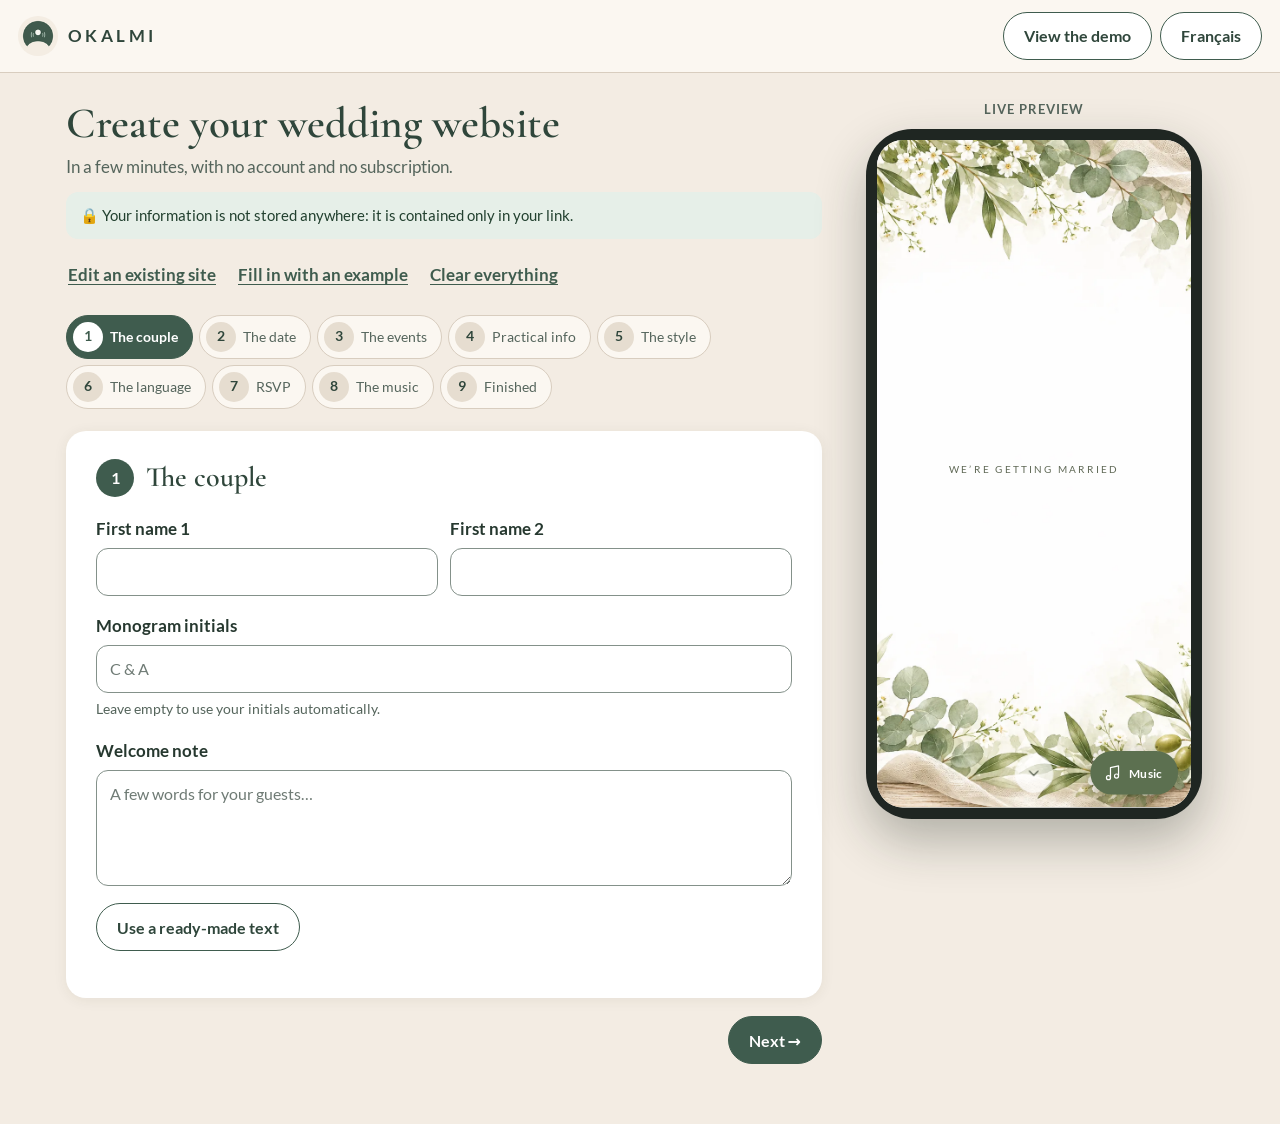
==== creer.html @ b972bbbc "Création : lien de liste vide dans l'exemple, rappel avant partage" ====
<!doctype html><!-- (c) OKALMI. Tous droits réservés. -->
<html lang="fr"><head><meta charset="utf-8"><meta name="viewport" content="width=device-width,initial-scale=1,viewport-fit=cover"><title>OKALMI – Créez votre site de mariage</title><meta name="description" content="Créez votre site de mariage en quelques minutes, sans compte ni abonnement."><meta name="robots" content="noindex,nofollow"><meta name="referrer" content="no-referrer"><meta http-equiv="Content-Security-Policy" content="default-src 'self'; img-src 'self' data: blob: https://res.cloudinary.com; style-src 'self' 'unsafe-inline'; script-src 'self'; connect-src 'self' https://api.cloudinary.com; media-src 'self'; frame-src 'self'; object-src 'none'; base-uri 'none'"><meta name="theme-color" content="#f3ece3"><link rel="icon" href="img/icon.png"><link rel="apple-touch-icon" href="img/icon.png"><link rel="stylesheet" href="c.css?v=a1019bcd"></head><body><div id="app"></div><noscript><p style="padding:2em;text-align:center">Cette page a besoin de JavaScript. / This page needs JavaScript.</p></noscript><script src="c.js?v=eae6affb"></script></body></html>
---- c.css ----
/*! Site de mariage OKALMI — (c) OKALMI. Tous droits réservés. Reproduction, modification et réutilisation interdites sans accord écrit. Voir LICENSE. */
@font-face{font-family:Allura;font-style:normal;font-weight:400;font-display:swap;src:url(fonts/allura-latin-ext-400-normal.woff2) format("woff2");unicode-range:U+0100-02BA,U+02BD-02C5,U+02C7-02CC,U+02CE-02D7,U+02DD-02FF,U+0304,U+0308,U+0329,U+1D00-1DBF,U+1E00-1E9F,U+1EF2-1EFF,U+2020,U+20A0-20AB,U+20AD-20C0,U+2113,U+2C60-2C7F,U+A720-A7FF}@font-face{font-family:Allura;font-style:normal;font-weight:400;font-display:swap;src:url(fonts/allura-latin-400-normal.woff2) format("woff2");unicode-range:U+0000-00FF,U+0131,U+0152-0153,U+02BB-02BC,U+02C6,U+02DA,U+02DC,U+0304,U+0308,U+0329,U+2000-206F,U+20AC,U+2122,U+2191,U+2193,U+2212,U+2215,U+FEFF,U+FFFD}@font-face{font-family:Cormorant Garamond;font-style:normal;font-weight:500;font-display:swap;src:url(fonts/cormorant-garamond-latin-ext-500-normal.woff2) format("woff2");unicode-range:U+0100-02BA,U+02BD-02C5,U+02C7-02CC,U+02CE-02D7,U+02DD-02FF,U+0304,U+0308,U+0329,U+1D00-1DBF,U+1E00-1E9F,U+1EF2-1EFF,U+2020,U+20A0-20AB,U+20AD-20C0,U+2113,U+2C60-2C7F,U+A720-A7FF}@font-face{font-family:Cormorant Garamond;font-style:normal;font-weight:500;font-display:swap;src:url(fonts/cormorant-garamond-latin-500-normal.woff2) format("woff2");unicode-range:U+0000-00FF,U+0131,U+0152-0153,U+02BB-02BC,U+02C6,U+02DA,U+02DC,U+0304,U+0308,U+0329,U+2000-206F,U+20AC,U+2122,U+2191,U+2193,U+2212,U+2215,U+FEFF,U+FFFD}@font-face{font-family:Cormorant Garamond;font-style:normal;font-weight:600;font-display:swap;src:url(fonts/cormorant-garamond-latin-ext-600-normal.woff2) format("woff2");unicode-range:U+0100-02BA,U+02BD-02C5,U+02C7-02CC,U+02CE-02D7,U+02DD-02FF,U+0304,U+0308,U+0329,U+1D00-1DBF,U+1E00-1E9F,U+1EF2-1EFF,U+2020,U+20A0-20AB,U+20AD-20C0,U+2113,U+2C60-2C7F,U+A720-A7FF}@font-face{font-family:Cormorant Garamond;font-style:normal;font-weight:600;font-display:swap;src:url(fonts/cormorant-garamond-latin-600-normal.woff2) format("woff2");unicode-range:U+0000-00FF,U+0131,U+0152-0153,U+02BB-02BC,U+02C6,U+02DA,U+02DC,U+0304,U+0308,U+0329,U+2000-206F,U+20AC,U+2122,U+2191,U+2193,U+2212,U+2215,U+FEFF,U+FFFD}@font-face{font-family:Lato;font-style:normal;font-weight:400;font-display:swap;src:url(fonts/lato-latin-ext-400-normal.woff2) format("woff2");unicode-range:U+0100-02BA,U+02BD-02C5,U+02C7-02CC,U+02CE-02D7,U+02DD-02FF,U+0304,U+0308,U+0329,U+1D00-1DBF,U+1E00-1E9F,U+1EF2-1EFF,U+2020,U+20A0-20AB,U+20AD-20C0,U+2113,U+2C60-2C7F,U+A720-A7FF}@font-face{font-family:Lato;font-style:normal;font-weight:400;font-display:swap;src:url(fonts/lato-latin-400-normal.woff2) format("woff2");unicode-range:U+0000-00FF,U+0131,U+0152-0153,U+02BB-02BC,U+02C6,U+02DA,U+02DC,U+0304,U+0308,U+0329,U+2000-206F,U+20AC,U+2122,U+2191,U+2193,U+2212,U+2215,U+FEFF,U+FFFD}@font-face{font-family:Lato;font-style:italic;font-weight:400;font-display:swap;src:url(fonts/lato-latin-ext-400-italic.woff2) format("woff2");unicode-range:U+0100-02BA,U+02BD-02C5,U+02C7-02CC,U+02CE-02D7,U+02DD-02FF,U+0304,U+0308,U+0329,U+1D00-1DBF,U+1E00-1E9F,U+1EF2-1EFF,U+2020,U+20A0-20AB,U+20AD-20C0,U+2113,U+2C60-2C7F,U+A720-A7FF}@font-face{font-family:Lato;font-style:italic;font-weight:400;font-display:swap;src:url(fonts/lato-latin-400-italic.woff2) format("woff2");unicode-range:U+0000-00FF,U+0131,U+0152-0153,U+02BB-02BC,U+02C6,U+02DA,U+02DC,U+0304,U+0308,U+0329,U+2000-206F,U+20AC,U+2122,U+2191,U+2193,U+2212,U+2215,U+FEFF,U+FFFD}@font-face{font-family:Lato;font-style:normal;font-weight:700;font-display:swap;src:url(fonts/lato-latin-ext-700-normal.woff2) format("woff2");unicode-range:U+0100-02BA,U+02BD-02C5,U+02C7-02CC,U+02CE-02D7,U+02DD-02FF,U+0304,U+0308,U+0329,U+1D00-1DBF,U+1E00-1E9F,U+1EF2-1EFF,U+2020,U+20A0-20AB,U+20AD-20C0,U+2113,U+2C60-2C7F,U+A720-A7FF}@font-face{font-family:Lato;font-style:normal;font-weight:700;font-display:swap;src:url(fonts/lato-latin-700-normal.woff2) format("woff2");unicode-range:U+0000-00FF,U+0131,U+0152-0153,U+02BB-02BC,U+02C6,U+02DA,U+02DC,U+0304,U+0308,U+0329,U+2000-206F,U+20AC,U+2122,U+2191,U+2193,U+2212,U+2215,U+FEFF,U+FFFD}@font-face{font-family:Playfair Display;font-style:normal;font-weight:400;font-display:swap;src:url(fonts/playfair-display-latin-ext-400-normal.woff2) format("woff2");unicode-range:U+0100-02BA,U+02BD-02C5,U+02C7-02CC,U+02CE-02D7,U+02DD-02FF,U+0304,U+0308,U+0329,U+1D00-1DBF,U+1E00-1E9F,U+1EF2-1EFF,U+2020,U+20A0-20AB,U+20AD-20C0,U+2113,U+2C60-2C7F,U+A720-A7FF}@font-face{font-family:Playfair Display;font-style:normal;font-weight:400;font-display:swap;src:url(fonts/playfair-display-latin-400-normal.woff2) format("woff2");unicode-range:U+0000-00FF,U+0131,U+0152-0153,U+02BB-02BC,U+02C6,U+02DA,U+02DC,U+0304,U+0308,U+0329,U+2000-206F,U+20AC,U+2122,U+2191,U+2193,U+2212,U+2215,U+FEFF,U+FFFD}@font-face{font-family:Playfair Display;font-style:italic;font-weight:400;font-display:swap;src:url(fonts/playfair-display-latin-ext-400-italic.woff2) format("woff2");unicode-range:U+0100-02BA,U+02BD-02C5,U+02C7-02CC,U+02CE-02D7,U+02DD-02FF,U+0304,U+0308,U+0329,U+1D00-1DBF,U+1E00-1E9F,U+1EF2-1EFF,U+2020,U+20A0-20AB,U+20AD-20C0,U+2113,U+2C60-2C7F,U+A720-A7FF}@font-face{font-family:Playfair Display;font-style:italic;font-weight:400;font-display:swap;src:url(fonts/playfair-display-latin-400-italic.woff2) format("woff2");unicode-range:U+0000-00FF,U+0131,U+0152-0153,U+02BB-02BC,U+02C6,U+02DA,U+02DC,U+0304,U+0308,U+0329,U+2000-206F,U+20AC,U+2122,U+2191,U+2193,U+2212,U+2215,U+FEFF,U+FFFD}@font-face{font-family:Playfair Display;font-style:normal;font-weight:500;font-display:swap;src:url(fonts/playfair-display-latin-ext-500-normal.woff2) format("woff2");unicode-range:U+0100-02BA,U+02BD-02C5,U+02C7-02CC,U+02CE-02D7,U+02DD-02FF,U+0304,U+0308,U+0329,U+1D00-1DBF,U+1E00-1E9F,U+1EF2-1EFF,U+2020,U+20A0-20AB,U+20AD-20C0,U+2113,U+2C60-2C7F,U+A720-A7FF}@font-face{font-family:Playfair Display;font-style:normal;font-weight:500;font-display:swap;src:url(fonts/playfair-display-latin-500-normal.woff2) format("woff2");unicode-range:U+0000-00FF,U+0131,U+0152-0153,U+02BB-02BC,U+02C6,U+02DA,U+02DC,U+0304,U+0308,U+0329,U+2000-206F,U+20AC,U+2122,U+2191,U+2193,U+2212,U+2215,U+FEFF,U+FFFD}@font-face{font-family:Playfair Display;font-style:italic;font-weight:500;font-display:swap;src:url(fonts/playfair-display-latin-ext-500-italic.woff2) format("woff2");unicode-range:U+0100-02BA,U+02BD-02C5,U+02C7-02CC,U+02CE-02D7,U+02DD-02FF,U+0304,U+0308,U+0329,U+1D00-1DBF,U+1E00-1E9F,U+1EF2-1EFF,U+2020,U+20A0-20AB,U+20AD-20C0,U+2113,U+2C60-2C7F,U+A720-A7FF}@font-face{font-family:Playfair Display;font-style:italic;font-weight:500;font-display:swap;src:url(fonts/playfair-display-latin-500-italic.woff2) format("woff2");unicode-range:U+0000-00FF,U+0131,U+0152-0153,U+02BB-02BC,U+02C6,U+02DA,U+02DC,U+0304,U+0308,U+0329,U+2000-206F,U+20AC,U+2122,U+2191,U+2193,U+2212,U+2215,U+FEFF,U+FFFD}@font-face{font-family:Playfair Display;font-style:normal;font-weight:600;font-display:swap;src:url(fonts/playfair-display-latin-ext-600-normal.woff2) format("woff2");unicode-range:U+0100-02BA,U+02BD-02C5,U+02C7-02CC,U+02CE-02D7,U+02DD-02FF,U+0304,U+0308,U+0329,U+1D00-1DBF,U+1E00-1E9F,U+1EF2-1EFF,U+2020,U+20A0-20AB,U+20AD-20C0,U+2113,U+2C60-2C7F,U+A720-A7FF}@font-face{font-family:Playfair Display;font-style:normal;font-weight:600;font-display:swap;src:url(fonts/playfair-display-latin-600-normal.woff2) format("woff2");unicode-range:U+0000-00FF,U+0131,U+0152-0153,U+02BB-02BC,U+02C6,U+02DA,U+02DC,U+0304,U+0308,U+0329,U+2000-206F,U+20AC,U+2122,U+2191,U+2193,U+2212,U+2215,U+FEFF,U+FFFD}@font-face{font-family:Jost;font-style:normal;font-weight:300;font-display:swap;src:url(fonts/jost-latin-ext-300-normal.woff2) format("woff2");unicode-range:U+0100-02BA,U+02BD-02C5,U+02C7-02CC,U+02CE-02D7,U+02DD-02FF,U+0304,U+0308,U+0329,U+1D00-1DBF,U+1E00-1E9F,U+1EF2-1EFF,U+2020,U+20A0-20AB,U+20AD-20C0,U+2113,U+2C60-2C7F,U+A720-A7FF}@font-face{font-family:Jost;font-style:normal;font-weight:300;font-display:swap;src:url(fonts/jost-latin-300-normal.woff2) format("woff2");unicode-range:U+0000-00FF,U+0131,U+0152-0153,U+02BB-02BC,U+02C6,U+02DA,U+02DC,U+0304,U+0308,U+0329,U+2000-206F,U+20AC,U+2122,U+2191,U+2193,U+2212,U+2215,U+FEFF,U+FFFD}@font-face{font-family:Jost;font-style:normal;font-weight:400;font-display:swap;src:url(fonts/jost-latin-ext-400-normal.woff2) format("woff2");unicode-range:U+0100-02BA,U+02BD-02C5,U+02C7-02CC,U+02CE-02D7,U+02DD-02FF,U+0304,U+0308,U+0329,U+1D00-1DBF,U+1E00-1E9F,U+1EF2-1EFF,U+2020,U+20A0-20AB,U+20AD-20C0,U+2113,U+2C60-2C7F,U+A720-A7FF}@font-face{font-family:Jost;font-style:normal;font-weight:400;font-display:swap;src:url(fonts/jost-latin-400-normal.woff2) format("woff2");unicode-range:U+0000-00FF,U+0131,U+0152-0153,U+02BB-02BC,U+02C6,U+02DA,U+02DC,U+0304,U+0308,U+0329,U+2000-206F,U+20AC,U+2122,U+2191,U+2193,U+2212,U+2215,U+FEFF,U+FFFD}@font-face{font-family:Jost;font-style:normal;font-weight:500;font-display:swap;src:url(fonts/jost-latin-ext-500-normal.woff2) format("woff2");unicode-range:U+0100-02BA,U+02BD-02C5,U+02C7-02CC,U+02CE-02D7,U+02DD-02FF,U+0304,U+0308,U+0329,U+1D00-1DBF,U+1E00-1E9F,U+1EF2-1EFF,U+2020,U+20A0-20AB,U+20AD-20C0,U+2113,U+2C60-2C7F,U+A720-A7FF}@font-face{font-family:Jost;font-style:normal;font-weight:500;font-display:swap;src:url(fonts/jost-latin-500-normal.woff2) format("woff2");unicode-range:U+0000-00FF,U+0131,U+0152-0153,U+02BB-02BC,U+02C6,U+02DA,U+02DC,U+0304,U+0308,U+0329,U+2000-206F,U+20AC,U+2122,U+2191,U+2193,U+2212,U+2215,U+FEFF,U+FFFD}@font-face{font-family:Jost;font-style:normal;font-weight:700;font-display:swap;src:url(fonts/jost-latin-ext-700-normal.woff2) format("woff2");unicode-range:U+0100-02BA,U+02BD-02C5,U+02C7-02CC,U+02CE-02D7,U+02DD-02FF,U+0304,U+0308,U+0329,U+1D00-1DBF,U+1E00-1E9F,U+1EF2-1EFF,U+2020,U+20A0-20AB,U+20AD-20C0,U+2113,U+2C60-2C7F,U+A720-A7FF}@font-face{font-family:Jost;font-style:normal;font-weight:700;font-display:swap;src:url(fonts/jost-latin-700-normal.woff2) format("woff2");unicode-range:U+0000-00FF,U+0131,U+0152-0153,U+02BB-02BC,U+02C6,U+02DA,U+02DC,U+0304,U+0308,U+0329,U+2000-206F,U+20AC,U+2122,U+2191,U+2193,U+2212,U+2215,U+FEFF,U+FFFD}@font-face{font-family:Pinyon Script;font-style:normal;font-weight:400;font-display:swap;src:url(fonts/pinyon-script-latin-ext-400-normal.woff2) format("woff2");unicode-range:U+0100-02BA,U+02BD-02C5,U+02C7-02CC,U+02CE-02D7,U+02DD-02FF,U+0304,U+0308,U+0329,U+1D00-1DBF,U+1E00-1E9F,U+1EF2-1EFF,U+2020,U+20A0-20AB,U+20AD-20C0,U+2113,U+2C60-2C7F,U+A720-A7FF}@font-face{font-family:Pinyon Script;font-style:normal;font-weight:400;font-display:swap;src:url(fonts/pinyon-script-latin-400-normal.woff2) format("woff2");unicode-range:U+0000-00FF,U+0131,U+0152-0153,U+02BB-02BC,U+02C6,U+02DA,U+02DC,U+0304,U+0308,U+0329,U+2000-206F,U+20AC,U+2122,U+2191,U+2193,U+2212,U+2215,U+FEFF,U+FFFD}@font-face{font-family:Cinzel;font-style:normal;font-weight:400;font-display:swap;src:url(fonts/cinzel-latin-ext-400-normal.woff2) format("woff2");unicode-range:U+0100-02BA,U+02BD-02C5,U+02C7-02CC,U+02CE-02D7,U+02DD-02FF,U+0304,U+0308,U+0329,U+1D00-1DBF,U+1E00-1E9F,U+1EF2-1EFF,U+2020,U+20A0-20AB,U+20AD-20C0,U+2113,U+2C60-2C7F,U+A720-A7FF}@font-face{font-family:Cinzel;font-style:normal;font-weight:400;font-display:swap;src:url(fonts/cinzel-latin-400-normal.woff2) format("woff2");unicode-range:U+0000-00FF,U+0131,U+0152-0153,U+02BB-02BC,U+02C6,U+02DA,U+02DC,U+0304,U+0308,U+0329,U+2000-206F,U+20AC,U+2122,U+2191,U+2193,U+2212,U+2215,U+FEFF,U+FFFD}@font-face{font-family:Cinzel;font-style:normal;font-weight:500;font-display:swap;src:url(fonts/cinzel-latin-ext-500-normal.woff2) format("woff2");unicode-range:U+0100-02BA,U+02BD-02C5,U+02C7-02CC,U+02CE-02D7,U+02DD-02FF,U+0304,U+0308,U+0329,U+1D00-1DBF,U+1E00-1E9F,U+1EF2-1EFF,U+2020,U+20A0-20AB,U+20AD-20C0,U+2113,U+2C60-2C7F,U+A720-A7FF}@font-face{font-family:Cinzel;font-style:normal;font-weight:500;font-display:swap;src:url(fonts/cinzel-latin-500-normal.woff2) format("woff2");unicode-range:U+0000-00FF,U+0131,U+0152-0153,U+02BB-02BC,U+02C6,U+02DA,U+02DC,U+0304,U+0308,U+0329,U+2000-206F,U+20AC,U+2122,U+2191,U+2193,U+2212,U+2215,U+FEFF,U+FFFD}@font-face{font-family:Cinzel;font-style:normal;font-weight:600;font-display:swap;src:url(fonts/cinzel-latin-ext-600-normal.woff2) format("woff2");unicode-range:U+0100-02BA,U+02BD-02C5,U+02C7-02CC,U+02CE-02D7,U+02DD-02FF,U+0304,U+0308,U+0329,U+1D00-1DBF,U+1E00-1E9F,U+1EF2-1EFF,U+2020,U+20A0-20AB,U+20AD-20C0,U+2113,U+2C60-2C7F,U+A720-A7FF}@font-face{font-family:Cinzel;font-style:normal;font-weight:600;font-display:swap;src:url(fonts/cinzel-latin-600-normal.woff2) format("woff2");unicode-range:U+0000-00FF,U+0131,U+0152-0153,U+02BB-02BC,U+02C6,U+02DA,U+02DC,U+0304,U+0308,U+0329,U+2000-206F,U+20AC,U+2122,U+2191,U+2193,U+2212,U+2215,U+FEFF,U+FFFD}@font-face{font-family:EB Garamond;font-style:normal;font-weight:400;font-display:swap;src:url(fonts/eb-garamond-latin-ext-400-normal.woff2) format("woff2");unicode-range:U+0100-02BA,U+02BD-02C5,U+02C7-02CC,U+02CE-02D7,U+02DD-02FF,U+0304,U+0308,U+0329,U+1D00-1DBF,U+1E00-1E9F,U+1EF2-1EFF,U+2020,U+20A0-20AB,U+20AD-20C0,U+2113,U+2C60-2C7F,U+A720-A7FF}@font-face{font-family:EB Garamond;font-style:normal;font-weight:400;font-display:swap;src:url(fonts/eb-garamond-latin-400-normal.woff2) format("woff2");unicode-range:U+0000-00FF,U+0131,U+0152-0153,U+02BB-02BC,U+02C6,U+02DA,U+02DC,U+0304,U+0308,U+0329,U+2000-206F,U+20AC,U+2122,U+2191,U+2193,U+2212,U+2215,U+FEFF,U+FFFD}@font-face{font-family:EB Garamond;font-style:italic;font-weight:400;font-display:swap;src:url(fonts/eb-garamond-latin-ext-400-italic.woff2) format("woff2");unicode-range:U+0100-02BA,U+02BD-02C5,U+02C7-02CC,U+02CE-02D7,U+02DD-02FF,U+0304,U+0308,U+0329,U+1D00-1DBF,U+1E00-1E9F,U+1EF2-1EFF,U+2020,U+20A0-20AB,U+20AD-20C0,U+2113,U+2C60-2C7F,U+A720-A7FF}@font-face{font-family:EB Garamond;font-style:italic;font-weight:400;font-display:swap;src:url(fonts/eb-garamond-latin-400-italic.woff2) format("woff2");unicode-range:U+0000-00FF,U+0131,U+0152-0153,U+02BB-02BC,U+02C6,U+02DA,U+02DC,U+0304,U+0308,U+0329,U+2000-206F,U+20AC,U+2122,U+2191,U+2193,U+2212,U+2215,U+FEFF,U+FFFD}@font-face{font-family:EB Garamond;font-style:normal;font-weight:700;font-display:swap;src:url(fonts/eb-garamond-latin-ext-700-normal.woff2) format("woff2");unicode-range:U+0100-02BA,U+02BD-02C5,U+02C7-02CC,U+02CE-02D7,U+02DD-02FF,U+0304,U+0308,U+0329,U+1D00-1DBF,U+1E00-1E9F,U+1EF2-1EFF,U+2020,U+20A0-20AB,U+20AD-20C0,U+2113,U+2C60-2C7F,U+A720-A7FF}@font-face{font-family:EB Garamond;font-style:normal;font-weight:700;font-display:swap;src:url(fonts/eb-garamond-latin-700-normal.woff2) format("woff2");unicode-range:U+0000-00FF,U+0131,U+0152-0153,U+02BB-02BC,U+02C6,U+02DA,U+02DC,U+0304,U+0308,U+0329,U+2000-206F,U+20AC,U+2122,U+2191,U+2193,U+2212,U+2215,U+FEFF,U+FFFD}@font-face{font-family:Yeseva One;font-style:normal;font-weight:400;font-display:swap;src:url(fonts/yeseva-one-latin-ext-400-normal.woff2) format("woff2");unicode-range:U+0100-02BA,U+02BD-02C5,U+02C7-02CC,U+02CE-02D7,U+02DD-02FF,U+0304,U+0308,U+0329,U+1D00-1DBF,U+1E00-1E9F,U+1EF2-1EFF,U+2020,U+20A0-20AB,U+20AD-20C0,U+2113,U+2C60-2C7F,U+A720-A7FF}@font-face{font-family:Yeseva One;font-style:normal;font-weight:400;font-display:swap;src:url(fonts/yeseva-one-latin-400-normal.woff2) format("woff2");unicode-range:U+0000-00FF,U+0131,U+0152-0153,U+02BB-02BC,U+02C6,U+02DA,U+02DC,U+0304,U+0308,U+0329,U+2000-206F,U+20AC,U+2122,U+2191,U+2193,U+2212,U+2215,U+FEFF,U+FFFD}@font-face{font-family:Marcellus;font-style:normal;font-weight:400;font-display:swap;src:url(fonts/marcellus-latin-ext-400-normal.woff2) format("woff2");unicode-range:U+0100-02BA,U+02BD-02C5,U+02C7-02CC,U+02CE-02D7,U+02DD-02FF,U+0304,U+0308,U+0329,U+1D00-1DBF,U+1E00-1E9F,U+1EF2-1EFF,U+2020,U+20A0-20AB,U+20AD-20C0,U+2113,U+2C60-2C7F,U+A720-A7FF}@font-face{font-family:Marcellus;font-style:normal;font-weight:400;font-display:swap;src:url(fonts/marcellus-latin-400-normal.woff2) format("woff2");unicode-range:U+0000-00FF,U+0131,U+0152-0153,U+02BB-02BC,U+02C6,U+02DA,U+02DC,U+0304,U+0308,U+0329,U+2000-206F,U+20AC,U+2122,U+2191,U+2193,U+2212,U+2215,U+FEFF,U+FFFD}*,*:before,*:after{box-sizing:border-box}html{-webkit-text-size-adjust:100%}body{margin:0;background:#f3ece3;color:#26382f;font:400 17px/1.6 Lato,system-ui,-apple-system,Segoe UI,sans-serif;-webkit-font-smoothing:antialiased;--g:#3f5c4e;--gd:#2f463b;--line:#d8cdbf;--mute:#55655c}img{max-width:100%;display:block}button,input,select,textarea{font:inherit;color:inherit}:focus-visible{outline:3px solid #1f6f4d;outline-offset:2px;border-radius:6px}.vh{position:absolute;width:1px;height:1px;opacity:0;overflow:hidden}.top{display:flex;align-items:center;justify-content:space-between;gap:12px;padding:12px 18px;background:#fbf7f1;border-bottom:1px solid var(--line)}.brand{display:flex;align-items:center;gap:10px;color:var(--gd);text-decoration:none;font-weight:700;letter-spacing:.2em}.brand img{border-radius:50%}.top-act{display:flex;gap:8px;flex-wrap:wrap;justify-content:flex-end}.wrap{display:grid;grid-template-columns:minmax(0,1fr);gap:32px;max-width:1180px;margin:0 auto;padding:26px 16px 110px}h1{margin:0 0 4px;font:600 clamp(2rem,6vw,2.7rem)/1.15 "Cormorant Garamond",serif;color:var(--gd)}.sub{margin:0 0 12px;font-size:1.08rem;color:var(--mute)}.priv{margin:0 0 14px;padding:11px 14px;border-radius:12px;background:#e6efe8;color:#22402f;font-size:.95rem}.tools{display:flex;flex-wrap:wrap;gap:4px 18px;margin-bottom:14px}.lk{min-height:44px;padding:8px 2px;border:0;background:none;color:var(--g);font-weight:700;text-decoration:underline;text-underline-offset:3px;cursor:pointer}.loadbox{margin-bottom:16px;padding:16px;border:1px solid var(--line);border-radius:16px;background:#fff}.notice{margin:0 0 14px;padding:11px 14px;border-radius:12px;background:#fff6d9;color:#5a4300;font-weight:700}.notice.bad{background:#fbe6e6;color:#8f1717}.nav{display:flex;gap:6px;margin:0 -16px 14px;padding:4px 16px 8px;overflow-x:auto;scrollbar-width:thin}.st{flex:none;display:flex;align-items:center;gap:7px;min-height:44px;padding:6px 14px 6px 6px;border:1px solid var(--line);border-radius:999px;background:#fbf7f1;color:var(--mute);font-size:.9rem;cursor:pointer;white-space:nowrap}.st b{display:grid;place-items:center;width:30px;height:30px;border-radius:50%;background:#e6ddd0;color:var(--gd);font-size:.85rem}.st.on{background:var(--g);border-color:var(--g);color:#fff;font-weight:700}.st.on b{background:#fff;color:var(--g)}.card{padding:22px 18px 26px;border-radius:20px;background:#fff;box-shadow:0 2px 14px #3c321e12}.card h2{display:flex;align-items:center;gap:12px;margin:0 0 18px;font:600 1.75rem/1.2 Cormorant Garamond,serif;color:var(--gd)}.card h2 span{display:grid;place-items:center;flex:none;width:38px;height:38px;border-radius:50%;background:var(--g);color:#fff;font:700 1rem Lato,sans-serif}.card h3{margin:0 0 8px;font:600 1.5rem Cormorant Garamond,serif;color:var(--gd)}.f{display:block;min-width:0;margin:0 0 16px;padding:0;border:0}.f-l{display:block;margin:0 0 6px;padding:0;font-weight:700}.f small,.box>small{display:block;margin-top:5px;font-size:.88rem;color:var(--mute)}input[type=text],input[type=date],input[type=time],input[type=tel],input[type=email],input[type=url],select,textarea{display:block;width:100%;min-height:48px;padding:11px 13px;border:1px solid #84918a;border-radius:12px;background:#fff;font-size:16px;line-height:1.45}textarea{resize:vertical}input::placeholder,textarea::placeholder{color:#6f7b75;opacity:1}.g2{display:grid;grid-template-columns:1fr 1fr;gap:0 12px}.note{margin:0 0 16px;padding:10px 14px;border-inline-start:3px solid #b9c9bd;background:#f6f3ee;border-radius:0 10px 10px 0;font-size:.94rem;color:#3d4d44}.f2{margin:-8px 0 16px;padding:8px 10px 10px;border-radius:0 0 12px 12px;background:#eef3f8}.f2 .f-l{font-size:.86rem;font-weight:400;color:#33475b}.binote p{margin:0 0 10px}.row>div>.f2{margin-top:-8px}.row input[data-cm2]{flex:1;min-width:0}.note.warn{border-color:#d9a514;background:#fff6d9;color:#5a4300}.empty{padding:22px;border:1px dashed var(--line);border-radius:14px;text-align:center;color:var(--mute)}.chips{display:flex;flex-wrap:wrap;gap:8px;margin-bottom:20px}.chip{min-height:44px;padding:8px 14px;border:1px solid var(--g);border-radius:999px;background:#fff;color:var(--gd);font-size:.92rem;font-weight:700;cursor:pointer}.chip:hover{background:#e6efe8}.box{position:relative;min-width:0;margin:0 0 18px;padding:16px 14px 6px;border:1px solid var(--line);border-radius:16px;background:#fdfbf8}.box legend{padding:0 8px;font:600 1.25rem Cormorant Garamond,serif;color:var(--gd)}.box-act{display:flex;justify-content:flex-end;gap:6px;margin:-6px 0 6px}.box>.b{margin-bottom:12px}.ib{width:44px;height:44px;flex:none;border:1px solid var(--line);border-radius:12px;background:#fff;cursor:pointer;font-size:1.05rem}.ib:disabled{opacity:.35;cursor:default}.ib-x{color:#8f1717}.row{display:flex;gap:8px;align-items:flex-start;margin-bottom:10px;padding-bottom:4px;border-bottom:1px dashed var(--line)}.row>div,.row>input{flex:1;min-width:0}.row>.ib{margin-top:30px}.row>input+.ib{margin-top:2px}.b{display:inline-flex;align-items:center;justify-content:center;gap:8px;min-height:48px;padding:10px 20px;border:1px solid var(--g);border-radius:999px;font-weight:700;font-size:1rem;line-height:1.2;text-decoration:none;cursor:pointer;text-align:center}.b-p{background:var(--g);color:#fff}.b-p:hover{background:var(--gd)}.b-s{background:#fff;color:var(--gd)}.b-s:hover{background:#e6efe8}.b-wa{background:#0e7a45;border-color:#0e7a45;color:#fff}.pn{display:flex;align-items:center;justify-content:space-between;gap:10px;margin-top:18px}.savedtag{font-size:.82rem;color:var(--mute);text-align:center}.styles{display:grid;grid-template-columns:repeat(auto-fill,minmax(104px,1fr));gap:10px;margin-bottom:20px}.sty,.il{position:relative;padding:0;border:3px solid transparent;border-radius:14px;background:#fff;overflow:hidden;cursor:pointer;box-shadow:0 0 0 1px var(--line)}.sty img,.il img{width:100%;height:auto;aspect-ratio:2/3;object-fit:cover}.sty span,.il span{display:block;padding:7px 4px;font-size:.88rem;font-weight:700;line-height:1.2}.sty.on,.il.on{border-color:var(--g);box-shadow:0 4px 14px #283c3240}.sty.on:after,.il.on:after{content:"\2713";position:absolute;top:6px;inset-inline-end:6px;display:grid;place-items:center;width:28px;height:28px;border-radius:50%;background:var(--g);color:#fff;font-weight:700}.illus{display:grid;grid-template-columns:repeat(auto-fill,minmax(88px,1fr));gap:10px}.il span{font-size:.78rem;font-weight:400}.colr{display:flex;align-items:center;gap:12px;flex-wrap:wrap}input[type=color]{width:64px;height:48px;padding:3px;border:1px solid #84918a;border-radius:12px;background:#fff;cursor:pointer}.photo{display:flex;gap:14px;align-items:center;margin-bottom:10px}.photo img{width:84px;height:112px;object-fit:cover;border-radius:12px}.msg{margin:8px 0 0;font-size:.92rem;font-weight:700;color:var(--g);min-height:1.2em}.rds,.cks{display:grid;gap:8px}.cks-2{grid-template-columns:1fr 1fr;margin-bottom:16px}.rd,.ck{position:relative;display:block;cursor:pointer}.rd input,.ck input{position:absolute;top:15px;inset-inline-start:14px;width:20px;height:20px;margin:0;accent-color:var(--g)}.rd>span,.ck>span{display:flex;align-items:center;justify-content:space-between;flex-wrap:wrap;gap:8px;min-height:50px;padding:8px 12px;padding-inline-start:46px;border:1px solid var(--line);border-radius:12px;background:#fff}.rd input:checked+span,.ck input:checked+span{border-color:var(--g);background:#eef4ef;font-weight:700}.ck{margin-bottom:12px}.cks .ck{margin:0}.play{position:relative;z-index:1;min-height:40px;padding:6px 14px;font-size:.9rem}.todo ul{list-style:none;margin:0;padding:0;display:grid;gap:10px}.todo li{display:flex;align-items:center;justify-content:space-between;gap:10px;padding:10px 14px;border-radius:12px;background:#fff6d9;color:#5a4300;font-weight:700}.url{font:400 .85rem/1.45 ui-monospace,Consolas,monospace;word-break:break-all;background:#f6f3ee;margin-top:8px}.acts{display:flex;flex-wrap:wrap;gap:8px;margin:12px 0}.len{margin:0 0 10px;font-size:.86rem;color:var(--mute)}.qr{margin:12px 0;padding:10px;width:max-content;max-width:100%;border:1px solid var(--line);border-radius:14px;background:#fff}.qr img{width:220px;height:220px;image-rendering:pixelated}.warnbox{background:#fff6d9;border-color:#ecd28a;padding-bottom:12px}.warnbox p{margin:0 0 6px}.done .box{padding-top:14px}.pv{display:none}.pv-t{margin:0 0 10px;text-align:center;font-weight:700;color:var(--mute);letter-spacing:.08em;text-transform:uppercase;font-size:.8rem}.phone{position:relative;width:336px;height:690px;margin:0 auto;padding:11px;border-radius:46px;background:#1f2622;box-shadow:0 22px 50px #1e281e4d}.phone iframe{width:390px;height:829px;border:0;border-radius:32px;background:#fff;transform:scale(.8051);transform-origin:0 0}.pv-x{display:none}.pv-btn{position:fixed;z-index:30;bottom:calc(14px + env(safe-area-inset-bottom));inset-inline-end:14px;box-shadow:0 8px 24px #1e281e59}.pv-open{overflow:hidden}.pv-open .pv{display:flex;flex-direction:column;position:fixed;inset:0;z-index:40;background:#f3ece3}.pv-open .pv-t{display:none}.pv-open .phone{flex:1;width:100%;height:auto;padding:0;border-radius:0;box-shadow:none;background:#fff}.pv-open .phone iframe{width:100%;height:100%;border-radius:0;transform:none}.pv-open .pv-x{display:flex;margin:10px auto calc(10px + env(safe-area-inset-bottom))}@media(max-width:520px){.g2{grid-template-columns:1fr}.top{padding:10px 12px}.brand span{display:none}.top-act{flex-wrap:nowrap}.top-act .b{padding:8px 12px;font-size:.84rem;min-height:44px}}@media(min-width:1040px){.wrap{grid-template-columns:minmax(0,1fr) 360px;padding-bottom:60px}.card{padding:28px 30px 30px}.pv{display:block;position:sticky;top:18px;align-self:start}.pv-btn{display:none}.nav{flex-wrap:wrap;overflow:visible;margin:0 0 14px;padding:4px 0 8px}}@media(prefers-reduced-motion:reduce){*{scroll-behavior:auto!important}}
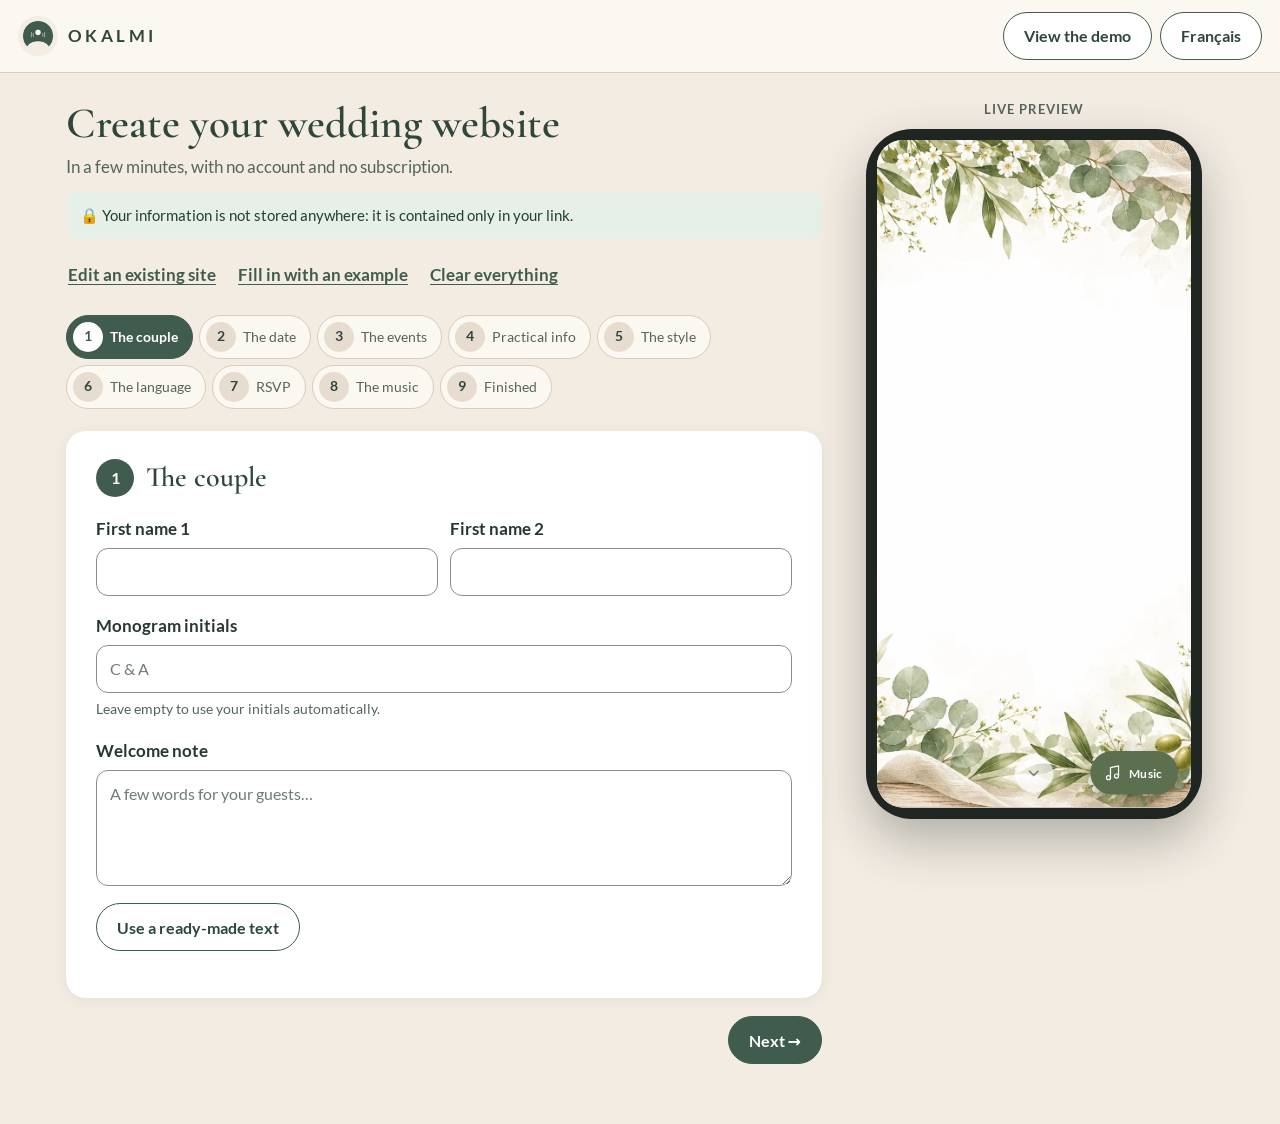
==== commit 8c5d4e08: "Reponses par Messenger et Instagram, QR code plus lisible" ====
--- a/creer.html
+++ b/creer.html
@@ -1,2 +1,2 @@
 <!doctype html><!-- (c) OKALMI. Tous droits réservés. -->
-<html lang="fr"><head><meta charset="utf-8"><meta name="viewport" content="width=device-width,initial-scale=1,viewport-fit=cover"><title>OKALMI – Créez votre site de mariage</title><meta name="description" content="Créez votre site de mariage en quelques minutes, sans compte ni abonnement."><meta name="robots" content="noindex,nofollow"><meta name="referrer" content="no-referrer"><meta http-equiv="Content-Security-Policy" content="default-src 'self'; img-src 'self' data: blob: https://res.cloudinary.com; style-src 'self' 'unsafe-inline'; script-src 'self'; connect-src 'self' https://api.cloudinary.com; media-src 'self'; frame-src 'self'; object-src 'none'; base-uri 'none'"><meta name="theme-color" content="#f3ece3"><link rel="icon" href="img/icon.png"><link rel="apple-touch-icon" href="img/icon.png"><link rel="stylesheet" href="c.css?v=a1019bcd"></head><body><div id="app"></div><noscript><p style="padding:2em;text-align:center">Cette page a besoin de JavaScript. / This page needs JavaScript.</p></noscript><script src="c.js?v=eae6affb"></script></body></html>+<html lang="fr"><head><meta charset="utf-8"><meta name="viewport" content="width=device-width,initial-scale=1,viewport-fit=cover"><title>OKALMI – Créez votre site de mariage</title><meta name="description" content="Créez votre site de mariage en quelques minutes, sans compte ni abonnement."><meta name="robots" content="noindex,nofollow"><meta name="referrer" content="no-referrer"><meta http-equiv="Content-Security-Policy" content="default-src 'self'; img-src 'self' data: blob: https://res.cloudinary.com; style-src 'self' 'unsafe-inline'; script-src 'self'; connect-src 'self' https://api.cloudinary.com; media-src 'self'; frame-src 'self'; object-src 'none'; base-uri 'none'"><meta name="theme-color" content="#f3ece3"><link rel="icon" href="img/icon.png"><link rel="apple-touch-icon" href="img/icon.png"><link rel="stylesheet" href="c.css?v=a1019bcd"></head><body><div id="app"></div><noscript><p style="padding:2em;text-align:center">Cette page a besoin de JavaScript. / This page needs JavaScript.</p></noscript><script src="c.js?v=ccabe96e"></script></body></html>
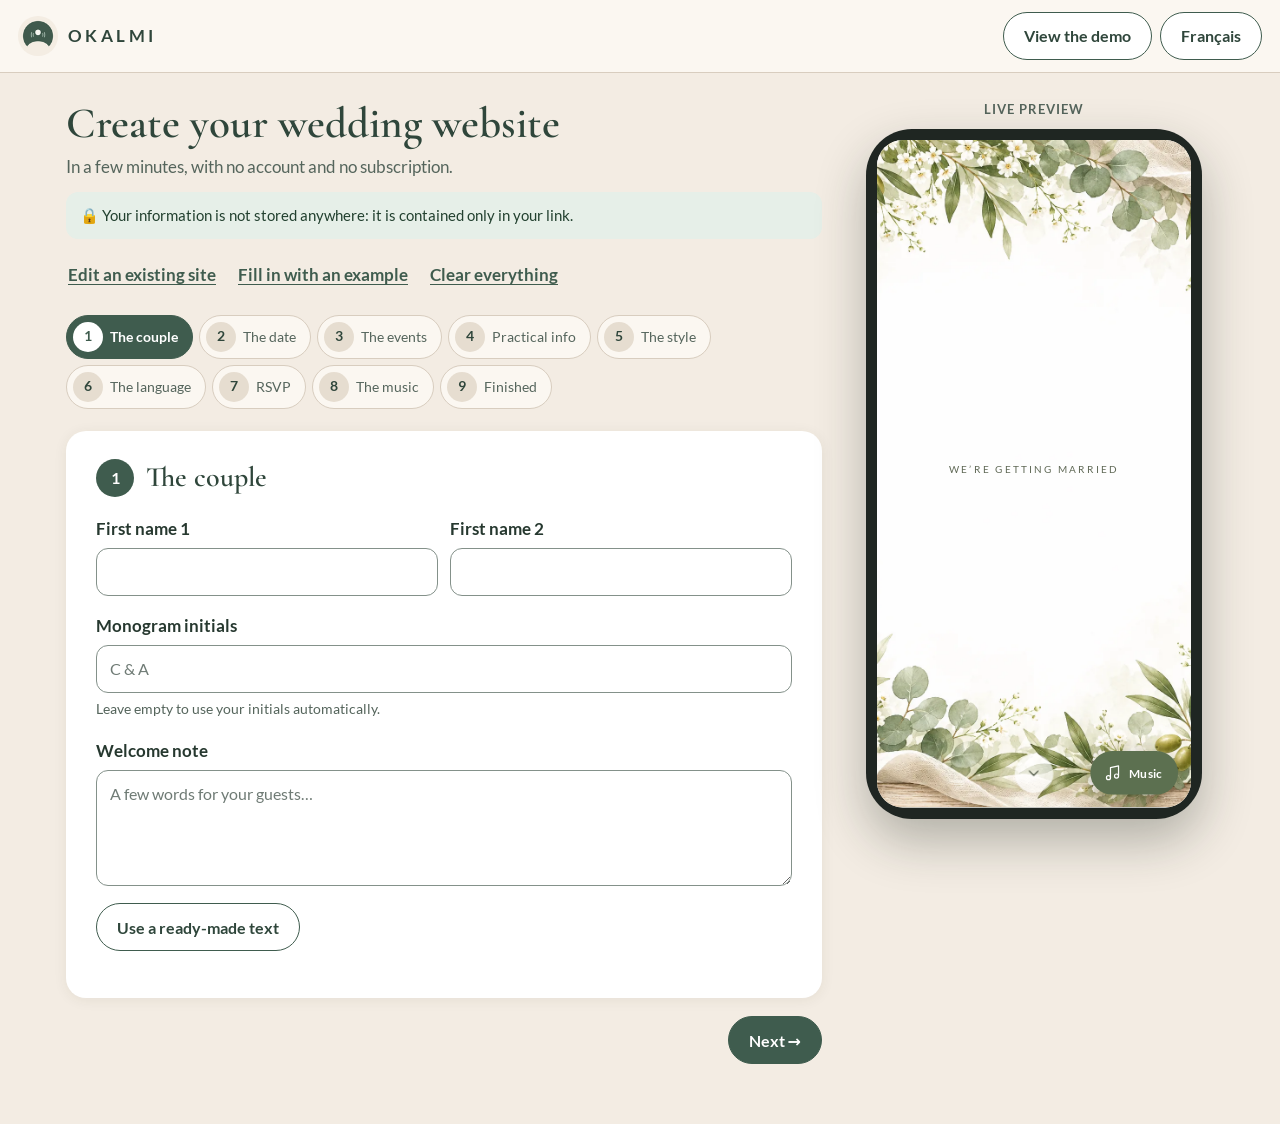
==== commit 444dbd2a: "Photos : 3 envois maximum, meilleure nettete" ====
--- a/creer.html
+++ b/creer.html
@@ -1,2 +1,2 @@
 <!doctype html><!-- (c) OKALMI. Tous droits réservés. -->
-<html lang="fr"><head><meta charset="utf-8"><meta name="viewport" content="width=device-width,initial-scale=1,viewport-fit=cover"><title>OKALMI – Créez votre site de mariage</title><meta name="description" content="Créez votre site de mariage en quelques minutes, sans compte ni abonnement."><meta name="robots" content="noindex,nofollow"><meta name="referrer" content="no-referrer"><meta http-equiv="Content-Security-Policy" content="default-src 'self'; img-src 'self' data: blob: https://res.cloudinary.com; style-src 'self' 'unsafe-inline'; script-src 'self'; connect-src 'self' https://api.cloudinary.com; media-src 'self'; frame-src 'self'; object-src 'none'; base-uri 'none'"><meta name="theme-color" content="#f3ece3"><link rel="icon" href="img/icon.png"><link rel="apple-touch-icon" href="img/icon.png"><link rel="stylesheet" href="c.css?v=a1019bcd"></head><body><div id="app"></div><noscript><p style="padding:2em;text-align:center">Cette page a besoin de JavaScript. / This page needs JavaScript.</p></noscript><script src="c.js?v=ccabe96e"></script></body></html>+<html lang="fr"><head><meta charset="utf-8"><meta name="viewport" content="width=device-width,initial-scale=1,viewport-fit=cover"><title>OKALMI – Créez votre site de mariage</title><meta name="description" content="Créez votre site de mariage en quelques minutes, sans compte ni abonnement."><meta name="robots" content="noindex,nofollow"><meta name="referrer" content="no-referrer"><meta http-equiv="Content-Security-Policy" content="default-src 'self'; img-src 'self' data: blob: https://res.cloudinary.com; style-src 'self' 'unsafe-inline'; script-src 'self'; connect-src 'self' https://api.cloudinary.com; media-src 'self'; frame-src 'self'; object-src 'none'; base-uri 'none'"><meta name="theme-color" content="#f3ece3"><link rel="icon" href="img/icon.png"><link rel="apple-touch-icon" href="img/icon.png"><link rel="stylesheet" href="c.css?v=78529564"></head><body><div id="app"></div><noscript><p style="padding:2em;text-align:center">Cette page a besoin de JavaScript. / This page needs JavaScript.</p></noscript><script src="c.js?v=01adb33a"></script></body></html>
--- a/c.css
+++ b/c.css
@@ -1,2 +1,2 @@
 /*! Site de mariage OKALMI — (c) OKALMI. Tous droits réservés. Reproduction, modification et réutilisation interdites sans accord écrit. Voir LICENSE. */
-@font-face{font-family:Allura;font-style:normal;font-weight:400;font-display:swap;src:url(fonts/allura-latin-ext-400-normal.woff2) format("woff2");unicode-range:U+0100-02BA,U+02BD-02C5,U+02C7-02CC,U+02CE-02D7,U+02DD-02FF,U+0304,U+0308,U+0329,U+1D00-1DBF,U+1E00-1E9F,U+1EF2-1EFF,U+2020,U+20A0-20AB,U+20AD-20C0,U+2113,U+2C60-2C7F,U+A720-A7FF}@font-face{font-family:Allura;font-style:normal;font-weight:400;font-display:swap;src:url(fonts/allura-latin-400-normal.woff2) format("woff2");unicode-range:U+0000-00FF,U+0131,U+0152-0153,U+02BB-02BC,U+02C6,U+02DA,U+02DC,U+0304,U+0308,U+0329,U+2000-206F,U+20AC,U+2122,U+2191,U+2193,U+2212,U+2215,U+FEFF,U+FFFD}@font-face{font-family:Cormorant Garamond;font-style:normal;font-weight:500;font-display:swap;src:url(fonts/cormorant-garamond-latin-ext-500-normal.woff2) format("woff2");unicode-range:U+0100-02BA,U+02BD-02C5,U+02C7-02CC,U+02CE-02D7,U+02DD-02FF,U+0304,U+0308,U+0329,U+1D00-1DBF,U+1E00-1E9F,U+1EF2-1EFF,U+2020,U+20A0-20AB,U+20AD-20C0,U+2113,U+2C60-2C7F,U+A720-A7FF}@font-face{font-family:Cormorant Garamond;font-style:normal;font-weight:500;font-display:swap;src:url(fonts/cormorant-garamond-latin-500-normal.woff2) format("woff2");unicode-range:U+0000-00FF,U+0131,U+0152-0153,U+02BB-02BC,U+02C6,U+02DA,U+02DC,U+0304,U+0308,U+0329,U+2000-206F,U+20AC,U+2122,U+2191,U+2193,U+2212,U+2215,U+FEFF,U+FFFD}@font-face{font-family:Cormorant Garamond;font-style:normal;font-weight:600;font-display:swap;src:url(fonts/cormorant-garamond-latin-ext-600-normal.woff2) format("woff2");unicode-range:U+0100-02BA,U+02BD-02C5,U+02C7-02CC,U+02CE-02D7,U+02DD-02FF,U+0304,U+0308,U+0329,U+1D00-1DBF,U+1E00-1E9F,U+1EF2-1EFF,U+2020,U+20A0-20AB,U+20AD-20C0,U+2113,U+2C60-2C7F,U+A720-A7FF}@font-face{font-family:Cormorant Garamond;font-style:normal;font-weight:600;font-display:swap;src:url(fonts/cormorant-garamond-latin-600-normal.woff2) format("woff2");unicode-range:U+0000-00FF,U+0131,U+0152-0153,U+02BB-02BC,U+02C6,U+02DA,U+02DC,U+0304,U+0308,U+0329,U+2000-206F,U+20AC,U+2122,U+2191,U+2193,U+2212,U+2215,U+FEFF,U+FFFD}@font-face{font-family:Lato;font-style:normal;font-weight:400;font-display:swap;src:url(fonts/lato-latin-ext-400-normal.woff2) format("woff2");unicode-range:U+0100-02BA,U+02BD-02C5,U+02C7-02CC,U+02CE-02D7,U+02DD-02FF,U+0304,U+0308,U+0329,U+1D00-1DBF,U+1E00-1E9F,U+1EF2-1EFF,U+2020,U+20A0-20AB,U+20AD-20C0,U+2113,U+2C60-2C7F,U+A720-A7FF}@font-face{font-family:Lato;font-style:normal;font-weight:400;font-display:swap;src:url(fonts/lato-latin-400-normal.woff2) format("woff2");unicode-range:U+0000-00FF,U+0131,U+0152-0153,U+02BB-02BC,U+02C6,U+02DA,U+02DC,U+0304,U+0308,U+0329,U+2000-206F,U+20AC,U+2122,U+2191,U+2193,U+2212,U+2215,U+FEFF,U+FFFD}@font-face{font-family:Lato;font-style:italic;font-weight:400;font-display:swap;src:url(fonts/lato-latin-ext-400-italic.woff2) format("woff2");unicode-range:U+0100-02BA,U+02BD-02C5,U+02C7-02CC,U+02CE-02D7,U+02DD-02FF,U+0304,U+0308,U+0329,U+1D00-1DBF,U+1E00-1E9F,U+1EF2-1EFF,U+2020,U+20A0-20AB,U+20AD-20C0,U+2113,U+2C60-2C7F,U+A720-A7FF}@font-face{font-family:Lato;font-style:italic;font-weight:400;font-display:swap;src:url(fonts/lato-latin-400-italic.woff2) format("woff2");unicode-range:U+0000-00FF,U+0131,U+0152-0153,U+02BB-02BC,U+02C6,U+02DA,U+02DC,U+0304,U+0308,U+0329,U+2000-206F,U+20AC,U+2122,U+2191,U+2193,U+2212,U+2215,U+FEFF,U+FFFD}@font-face{font-family:Lato;font-style:normal;font-weight:700;font-display:swap;src:url(fonts/lato-latin-ext-700-normal.woff2) format("woff2");unicode-range:U+0100-02BA,U+02BD-02C5,U+02C7-02CC,U+02CE-02D7,U+02DD-02FF,U+0304,U+0308,U+0329,U+1D00-1DBF,U+1E00-1E9F,U+1EF2-1EFF,U+2020,U+20A0-20AB,U+20AD-20C0,U+2113,U+2C60-2C7F,U+A720-A7FF}@font-face{font-family:Lato;font-style:normal;font-weight:700;font-display:swap;src:url(fonts/lato-latin-700-normal.woff2) format("woff2");unicode-range:U+0000-00FF,U+0131,U+0152-0153,U+02BB-02BC,U+02C6,U+02DA,U+02DC,U+0304,U+0308,U+0329,U+2000-206F,U+20AC,U+2122,U+2191,U+2193,U+2212,U+2215,U+FEFF,U+FFFD}@font-face{font-family:Playfair Display;font-style:normal;font-weight:400;font-display:swap;src:url(fonts/playfair-display-latin-ext-400-normal.woff2) format("woff2");unicode-range:U+0100-02BA,U+02BD-02C5,U+02C7-02CC,U+02CE-02D7,U+02DD-02FF,U+0304,U+0308,U+0329,U+1D00-1DBF,U+1E00-1E9F,U+1EF2-1EFF,U+2020,U+20A0-20AB,U+20AD-20C0,U+2113,U+2C60-2C7F,U+A720-A7FF}@font-face{font-family:Playfair Display;font-style:normal;font-weight:400;font-display:swap;src:url(fonts/playfair-display-latin-400-normal.woff2) format("woff2");unicode-range:U+0000-00FF,U+0131,U+0152-0153,U+02BB-02BC,U+02C6,U+02DA,U+02DC,U+0304,U+0308,U+0329,U+2000-206F,U+20AC,U+2122,U+2191,U+2193,U+2212,U+2215,U+FEFF,U+FFFD}@font-face{font-family:Playfair Display;font-style:italic;font-weight:400;font-display:swap;src:url(fonts/playfair-display-latin-ext-400-italic.woff2) format("woff2");unicode-range:U+0100-02BA,U+02BD-02C5,U+02C7-02CC,U+02CE-02D7,U+02DD-02FF,U+0304,U+0308,U+0329,U+1D00-1DBF,U+1E00-1E9F,U+1EF2-1EFF,U+2020,U+20A0-20AB,U+20AD-20C0,U+2113,U+2C60-2C7F,U+A720-A7FF}@font-face{font-family:Playfair Display;font-style:italic;font-weight:400;font-display:swap;src:url(fonts/playfair-display-latin-400-italic.woff2) format("woff2");unicode-range:U+0000-00FF,U+0131,U+0152-0153,U+02BB-02BC,U+02C6,U+02DA,U+02DC,U+0304,U+0308,U+0329,U+2000-206F,U+20AC,U+2122,U+2191,U+2193,U+2212,U+2215,U+FEFF,U+FFFD}@font-face{font-family:Playfair Display;font-style:normal;font-weight:500;font-display:swap;src:url(fonts/playfair-display-latin-ext-500-normal.woff2) format("woff2");unicode-range:U+0100-02BA,U+02BD-02C5,U+02C7-02CC,U+02CE-02D7,U+02DD-02FF,U+0304,U+0308,U+0329,U+1D00-1DBF,U+1E00-1E9F,U+1EF2-1EFF,U+2020,U+20A0-20AB,U+20AD-20C0,U+2113,U+2C60-2C7F,U+A720-A7FF}@font-face{font-family:Playfair Display;font-style:normal;font-weight:500;font-display:swap;src:url(fonts/playfair-display-latin-500-normal.woff2) format("woff2");unicode-range:U+0000-00FF,U+0131,U+0152-0153,U+02BB-02BC,U+02C6,U+02DA,U+02DC,U+0304,U+0308,U+0329,U+2000-206F,U+20AC,U+2122,U+2191,U+2193,U+2212,U+2215,U+FEFF,U+FFFD}@font-face{font-family:Playfair Display;font-style:italic;font-weight:500;font-display:swap;src:url(fonts/playfair-display-latin-ext-500-italic.woff2) format("woff2");unicode-range:U+0100-02BA,U+02BD-02C5,U+02C7-02CC,U+02CE-02D7,U+02DD-02FF,U+0304,U+0308,U+0329,U+1D00-1DBF,U+1E00-1E9F,U+1EF2-1EFF,U+2020,U+20A0-20AB,U+20AD-20C0,U+2113,U+2C60-2C7F,U+A720-A7FF}@font-face{font-family:Playfair Display;font-style:italic;font-weight:500;font-display:swap;src:url(fonts/playfair-display-latin-500-italic.woff2) format("woff2");unicode-range:U+0000-00FF,U+0131,U+0152-0153,U+02BB-02BC,U+02C6,U+02DA,U+02DC,U+0304,U+0308,U+0329,U+2000-206F,U+20AC,U+2122,U+2191,U+2193,U+2212,U+2215,U+FEFF,U+FFFD}@font-face{font-family:Playfair Display;font-style:normal;font-weight:600;font-display:swap;src:url(fonts/playfair-display-latin-ext-600-normal.woff2) format("woff2");unicode-range:U+0100-02BA,U+02BD-02C5,U+02C7-02CC,U+02CE-02D7,U+02DD-02FF,U+0304,U+0308,U+0329,U+1D00-1DBF,U+1E00-1E9F,U+1EF2-1EFF,U+2020,U+20A0-20AB,U+20AD-20C0,U+2113,U+2C60-2C7F,U+A720-A7FF}@font-face{font-family:Playfair Display;font-style:normal;font-weight:600;font-display:swap;src:url(fonts/playfair-display-latin-600-normal.woff2) format("woff2");unicode-range:U+0000-00FF,U+0131,U+0152-0153,U+02BB-02BC,U+02C6,U+02DA,U+02DC,U+0304,U+0308,U+0329,U+2000-206F,U+20AC,U+2122,U+2191,U+2193,U+2212,U+2215,U+FEFF,U+FFFD}@font-face{font-family:Jost;font-style:normal;font-weight:300;font-display:swap;src:url(fonts/jost-latin-ext-300-normal.woff2) format("woff2");unicode-range:U+0100-02BA,U+02BD-02C5,U+02C7-02CC,U+02CE-02D7,U+02DD-02FF,U+0304,U+0308,U+0329,U+1D00-1DBF,U+1E00-1E9F,U+1EF2-1EFF,U+2020,U+20A0-20AB,U+20AD-20C0,U+2113,U+2C60-2C7F,U+A720-A7FF}@font-face{font-family:Jost;font-style:normal;font-weight:300;font-display:swap;src:url(fonts/jost-latin-300-normal.woff2) format("woff2");unicode-range:U+0000-00FF,U+0131,U+0152-0153,U+02BB-02BC,U+02C6,U+02DA,U+02DC,U+0304,U+0308,U+0329,U+2000-206F,U+20AC,U+2122,U+2191,U+2193,U+2212,U+2215,U+FEFF,U+FFFD}@font-face{font-family:Jost;font-style:normal;font-weight:400;font-display:swap;src:url(fonts/jost-latin-ext-400-normal.woff2) format("woff2");unicode-range:U+0100-02BA,U+02BD-02C5,U+02C7-02CC,U+02CE-02D7,U+02DD-02FF,U+0304,U+0308,U+0329,U+1D00-1DBF,U+1E00-1E9F,U+1EF2-1EFF,U+2020,U+20A0-20AB,U+20AD-20C0,U+2113,U+2C60-2C7F,U+A720-A7FF}@font-face{font-family:Jost;font-style:normal;font-weight:400;font-display:swap;src:url(fonts/jost-latin-400-normal.woff2) format("woff2");unicode-range:U+0000-00FF,U+0131,U+0152-0153,U+02BB-02BC,U+02C6,U+02DA,U+02DC,U+0304,U+0308,U+0329,U+2000-206F,U+20AC,U+2122,U+2191,U+2193,U+2212,U+2215,U+FEFF,U+FFFD}@font-face{font-family:Jost;font-style:normal;font-weight:500;font-display:swap;src:url(fonts/jost-latin-ext-500-normal.woff2) format("woff2");unicode-range:U+0100-02BA,U+02BD-02C5,U+02C7-02CC,U+02CE-02D7,U+02DD-02FF,U+0304,U+0308,U+0329,U+1D00-1DBF,U+1E00-1E9F,U+1EF2-1EFF,U+2020,U+20A0-20AB,U+20AD-20C0,U+2113,U+2C60-2C7F,U+A720-A7FF}@font-face{font-family:Jost;font-style:normal;font-weight:500;font-display:swap;src:url(fonts/jost-latin-500-normal.woff2) format("woff2");unicode-range:U+0000-00FF,U+0131,U+0152-0153,U+02BB-02BC,U+02C6,U+02DA,U+02DC,U+0304,U+0308,U+0329,U+2000-206F,U+20AC,U+2122,U+2191,U+2193,U+2212,U+2215,U+FEFF,U+FFFD}@font-face{font-family:Jost;font-style:normal;font-weight:700;font-display:swap;src:url(fonts/jost-latin-ext-700-normal.woff2) format("woff2");unicode-range:U+0100-02BA,U+02BD-02C5,U+02C7-02CC,U+02CE-02D7,U+02DD-02FF,U+0304,U+0308,U+0329,U+1D00-1DBF,U+1E00-1E9F,U+1EF2-1EFF,U+2020,U+20A0-20AB,U+20AD-20C0,U+2113,U+2C60-2C7F,U+A720-A7FF}@font-face{font-family:Jost;font-style:normal;font-weight:700;font-display:swap;src:url(fonts/jost-latin-700-normal.woff2) format("woff2");unicode-range:U+0000-00FF,U+0131,U+0152-0153,U+02BB-02BC,U+02C6,U+02DA,U+02DC,U+0304,U+0308,U+0329,U+2000-206F,U+20AC,U+2122,U+2191,U+2193,U+2212,U+2215,U+FEFF,U+FFFD}@font-face{font-family:Pinyon Script;font-style:normal;font-weight:400;font-display:swap;src:url(fonts/pinyon-script-latin-ext-400-normal.woff2) format("woff2");unicode-range:U+0100-02BA,U+02BD-02C5,U+02C7-02CC,U+02CE-02D7,U+02DD-02FF,U+0304,U+0308,U+0329,U+1D00-1DBF,U+1E00-1E9F,U+1EF2-1EFF,U+2020,U+20A0-20AB,U+20AD-20C0,U+2113,U+2C60-2C7F,U+A720-A7FF}@font-face{font-family:Pinyon Script;font-style:normal;font-weight:400;font-display:swap;src:url(fonts/pinyon-script-latin-400-normal.woff2) format("woff2");unicode-range:U+0000-00FF,U+0131,U+0152-0153,U+02BB-02BC,U+02C6,U+02DA,U+02DC,U+0304,U+0308,U+0329,U+2000-206F,U+20AC,U+2122,U+2191,U+2193,U+2212,U+2215,U+FEFF,U+FFFD}@font-face{font-family:Cinzel;font-style:normal;font-weight:400;font-display:swap;src:url(fonts/cinzel-latin-ext-400-normal.woff2) format("woff2");unicode-range:U+0100-02BA,U+02BD-02C5,U+02C7-02CC,U+02CE-02D7,U+02DD-02FF,U+0304,U+0308,U+0329,U+1D00-1DBF,U+1E00-1E9F,U+1EF2-1EFF,U+2020,U+20A0-20AB,U+20AD-20C0,U+2113,U+2C60-2C7F,U+A720-A7FF}@font-face{font-family:Cinzel;font-style:normal;font-weight:400;font-display:swap;src:url(fonts/cinzel-latin-400-normal.woff2) format("woff2");unicode-range:U+0000-00FF,U+0131,U+0152-0153,U+02BB-02BC,U+02C6,U+02DA,U+02DC,U+0304,U+0308,U+0329,U+2000-206F,U+20AC,U+2122,U+2191,U+2193,U+2212,U+2215,U+FEFF,U+FFFD}@font-face{font-family:Cinzel;font-style:normal;font-weight:500;font-display:swap;src:url(fonts/cinzel-latin-ext-500-normal.woff2) format("woff2");unicode-range:U+0100-02BA,U+02BD-02C5,U+02C7-02CC,U+02CE-02D7,U+02DD-02FF,U+0304,U+0308,U+0329,U+1D00-1DBF,U+1E00-1E9F,U+1EF2-1EFF,U+2020,U+20A0-20AB,U+20AD-20C0,U+2113,U+2C60-2C7F,U+A720-A7FF}@font-face{font-family:Cinzel;font-style:normal;font-weight:500;font-display:swap;src:url(fonts/cinzel-latin-500-normal.woff2) format("woff2");unicode-range:U+0000-00FF,U+0131,U+0152-0153,U+02BB-02BC,U+02C6,U+02DA,U+02DC,U+0304,U+0308,U+0329,U+2000-206F,U+20AC,U+2122,U+2191,U+2193,U+2212,U+2215,U+FEFF,U+FFFD}@font-face{font-family:Cinzel;font-style:normal;font-weight:600;font-display:swap;src:url(fonts/cinzel-latin-ext-600-normal.woff2) format("woff2");unicode-range:U+0100-02BA,U+02BD-02C5,U+02C7-02CC,U+02CE-02D7,U+02DD-02FF,U+0304,U+0308,U+0329,U+1D00-1DBF,U+1E00-1E9F,U+1EF2-1EFF,U+2020,U+20A0-20AB,U+20AD-20C0,U+2113,U+2C60-2C7F,U+A720-A7FF}@font-face{font-family:Cinzel;font-style:normal;font-weight:600;font-display:swap;src:url(fonts/cinzel-latin-600-normal.woff2) format("woff2");unicode-range:U+0000-00FF,U+0131,U+0152-0153,U+02BB-02BC,U+02C6,U+02DA,U+02DC,U+0304,U+0308,U+0329,U+2000-206F,U+20AC,U+2122,U+2191,U+2193,U+2212,U+2215,U+FEFF,U+FFFD}@font-face{font-family:EB Garamond;font-style:normal;font-weight:400;font-display:swap;src:url(fonts/eb-garamond-latin-ext-400-normal.woff2) format("woff2");unicode-range:U+0100-02BA,U+02BD-02C5,U+02C7-02CC,U+02CE-02D7,U+02DD-02FF,U+0304,U+0308,U+0329,U+1D00-1DBF,U+1E00-1E9F,U+1EF2-1EFF,U+2020,U+20A0-20AB,U+20AD-20C0,U+2113,U+2C60-2C7F,U+A720-A7FF}@font-face{font-family:EB Garamond;font-style:normal;font-weight:400;font-display:swap;src:url(fonts/eb-garamond-latin-400-normal.woff2) format("woff2");unicode-range:U+0000-00FF,U+0131,U+0152-0153,U+02BB-02BC,U+02C6,U+02DA,U+02DC,U+0304,U+0308,U+0329,U+2000-206F,U+20AC,U+2122,U+2191,U+2193,U+2212,U+2215,U+FEFF,U+FFFD}@font-face{font-family:EB Garamond;font-style:italic;font-weight:400;font-display:swap;src:url(fonts/eb-garamond-latin-ext-400-italic.woff2) format("woff2");unicode-range:U+0100-02BA,U+02BD-02C5,U+02C7-02CC,U+02CE-02D7,U+02DD-02FF,U+0304,U+0308,U+0329,U+1D00-1DBF,U+1E00-1E9F,U+1EF2-1EFF,U+2020,U+20A0-20AB,U+20AD-20C0,U+2113,U+2C60-2C7F,U+A720-A7FF}@font-face{font-family:EB Garamond;font-style:italic;font-weight:400;font-display:swap;src:url(fonts/eb-garamond-latin-400-italic.woff2) format("woff2");unicode-range:U+0000-00FF,U+0131,U+0152-0153,U+02BB-02BC,U+02C6,U+02DA,U+02DC,U+0304,U+0308,U+0329,U+2000-206F,U+20AC,U+2122,U+2191,U+2193,U+2212,U+2215,U+FEFF,U+FFFD}@font-face{font-family:EB Garamond;font-style:normal;font-weight:700;font-display:swap;src:url(fonts/eb-garamond-latin-ext-700-normal.woff2) format("woff2");unicode-range:U+0100-02BA,U+02BD-02C5,U+02C7-02CC,U+02CE-02D7,U+02DD-02FF,U+0304,U+0308,U+0329,U+1D00-1DBF,U+1E00-1E9F,U+1EF2-1EFF,U+2020,U+20A0-20AB,U+20AD-20C0,U+2113,U+2C60-2C7F,U+A720-A7FF}@font-face{font-family:EB Garamond;font-style:normal;font-weight:700;font-display:swap;src:url(fonts/eb-garamond-latin-700-normal.woff2) format("woff2");unicode-range:U+0000-00FF,U+0131,U+0152-0153,U+02BB-02BC,U+02C6,U+02DA,U+02DC,U+0304,U+0308,U+0329,U+2000-206F,U+20AC,U+2122,U+2191,U+2193,U+2212,U+2215,U+FEFF,U+FFFD}@font-face{font-family:Yeseva One;font-style:normal;font-weight:400;font-display:swap;src:url(fonts/yeseva-one-latin-ext-400-normal.woff2) format("woff2");unicode-range:U+0100-02BA,U+02BD-02C5,U+02C7-02CC,U+02CE-02D7,U+02DD-02FF,U+0304,U+0308,U+0329,U+1D00-1DBF,U+1E00-1E9F,U+1EF2-1EFF,U+2020,U+20A0-20AB,U+20AD-20C0,U+2113,U+2C60-2C7F,U+A720-A7FF}@font-face{font-family:Yeseva One;font-style:normal;font-weight:400;font-display:swap;src:url(fonts/yeseva-one-latin-400-normal.woff2) format("woff2");unicode-range:U+0000-00FF,U+0131,U+0152-0153,U+02BB-02BC,U+02C6,U+02DA,U+02DC,U+0304,U+0308,U+0329,U+2000-206F,U+20AC,U+2122,U+2191,U+2193,U+2212,U+2215,U+FEFF,U+FFFD}@font-face{font-family:Marcellus;font-style:normal;font-weight:400;font-display:swap;src:url(fonts/marcellus-latin-ext-400-normal.woff2) format("woff2");unicode-range:U+0100-02BA,U+02BD-02C5,U+02C7-02CC,U+02CE-02D7,U+02DD-02FF,U+0304,U+0308,U+0329,U+1D00-1DBF,U+1E00-1E9F,U+1EF2-1EFF,U+2020,U+20A0-20AB,U+20AD-20C0,U+2113,U+2C60-2C7F,U+A720-A7FF}@font-face{font-family:Marcellus;font-style:normal;font-weight:400;font-display:swap;src:url(fonts/marcellus-latin-400-normal.woff2) format("woff2");unicode-range:U+0000-00FF,U+0131,U+0152-0153,U+02BB-02BC,U+02C6,U+02DA,U+02DC,U+0304,U+0308,U+0329,U+2000-206F,U+20AC,U+2122,U+2191,U+2193,U+2212,U+2215,U+FEFF,U+FFFD}*,*:before,*:after{box-sizing:border-box}html{-webkit-text-size-adjust:100%}body{margin:0;background:#f3ece3;color:#26382f;font:400 17px/1.6 Lato,system-ui,-apple-system,Segoe UI,sans-serif;-webkit-font-smoothing:antialiased;--g:#3f5c4e;--gd:#2f463b;--line:#d8cdbf;--mute:#55655c}img{max-width:100%;display:block}button,input,select,textarea{font:inherit;color:inherit}:focus-visible{outline:3px solid #1f6f4d;outline-offset:2px;border-radius:6px}.vh{position:absolute;width:1px;height:1px;opacity:0;overflow:hidden}.top{display:flex;align-items:center;justify-content:space-between;gap:12px;padding:12px 18px;background:#fbf7f1;border-bottom:1px solid var(--line)}.brand{display:flex;align-items:center;gap:10px;color:var(--gd);text-decoration:none;font-weight:700;letter-spacing:.2em}.brand img{border-radius:50%}.top-act{display:flex;gap:8px;flex-wrap:wrap;justify-content:flex-end}.wrap{display:grid;grid-template-columns:minmax(0,1fr);gap:32px;max-width:1180px;margin:0 auto;padding:26px 16px 110px}h1{margin:0 0 4px;font:600 clamp(2rem,6vw,2.7rem)/1.15 "Cormorant Garamond",serif;color:var(--gd)}.sub{margin:0 0 12px;font-size:1.08rem;color:var(--mute)}.priv{margin:0 0 14px;padding:11px 14px;border-radius:12px;background:#e6efe8;color:#22402f;font-size:.95rem}.tools{display:flex;flex-wrap:wrap;gap:4px 18px;margin-bottom:14px}.lk{min-height:44px;padding:8px 2px;border:0;background:none;color:var(--g);font-weight:700;text-decoration:underline;text-underline-offset:3px;cursor:pointer}.loadbox{margin-bottom:16px;padding:16px;border:1px solid var(--line);border-radius:16px;background:#fff}.notice{margin:0 0 14px;padding:11px 14px;border-radius:12px;background:#fff6d9;color:#5a4300;font-weight:700}.notice.bad{background:#fbe6e6;color:#8f1717}.nav{display:flex;gap:6px;margin:0 -16px 14px;padding:4px 16px 8px;overflow-x:auto;scrollbar-width:thin}.st{flex:none;display:flex;align-items:center;gap:7px;min-height:44px;padding:6px 14px 6px 6px;border:1px solid var(--line);border-radius:999px;background:#fbf7f1;color:var(--mute);font-size:.9rem;cursor:pointer;white-space:nowrap}.st b{display:grid;place-items:center;width:30px;height:30px;border-radius:50%;background:#e6ddd0;color:var(--gd);font-size:.85rem}.st.on{background:var(--g);border-color:var(--g);color:#fff;font-weight:700}.st.on b{background:#fff;color:var(--g)}.card{padding:22px 18px 26px;border-radius:20px;background:#fff;box-shadow:0 2px 14px #3c321e12}.card h2{display:flex;align-items:center;gap:12px;margin:0 0 18px;font:600 1.75rem/1.2 Cormorant Garamond,serif;color:var(--gd)}.card h2 span{display:grid;place-items:center;flex:none;width:38px;height:38px;border-radius:50%;background:var(--g);color:#fff;font:700 1rem Lato,sans-serif}.card h3{margin:0 0 8px;font:600 1.5rem Cormorant Garamond,serif;color:var(--gd)}.f{display:block;min-width:0;margin:0 0 16px;padding:0;border:0}.f-l{display:block;margin:0 0 6px;padding:0;font-weight:700}.f small,.box>small{display:block;margin-top:5px;font-size:.88rem;color:var(--mute)}input[type=text],input[type=date],input[type=time],input[type=tel],input[type=email],input[type=url],select,textarea{display:block;width:100%;min-height:48px;padding:11px 13px;border:1px solid #84918a;border-radius:12px;background:#fff;font-size:16px;line-height:1.45}textarea{resize:vertical}input::placeholder,textarea::placeholder{color:#6f7b75;opacity:1}.g2{display:grid;grid-template-columns:1fr 1fr;gap:0 12px}.note{margin:0 0 16px;padding:10px 14px;border-inline-start:3px solid #b9c9bd;background:#f6f3ee;border-radius:0 10px 10px 0;font-size:.94rem;color:#3d4d44}.f2{margin:-8px 0 16px;padding:8px 10px 10px;border-radius:0 0 12px 12px;background:#eef3f8}.f2 .f-l{font-size:.86rem;font-weight:400;color:#33475b}.binote p{margin:0 0 10px}.row>div>.f2{margin-top:-8px}.row input[data-cm2]{flex:1;min-width:0}.note.warn{border-color:#d9a514;background:#fff6d9;color:#5a4300}.empty{padding:22px;border:1px dashed var(--line);border-radius:14px;text-align:center;color:var(--mute)}.chips{display:flex;flex-wrap:wrap;gap:8px;margin-bottom:20px}.chip{min-height:44px;padding:8px 14px;border:1px solid var(--g);border-radius:999px;background:#fff;color:var(--gd);font-size:.92rem;font-weight:700;cursor:pointer}.chip:hover{background:#e6efe8}.box{position:relative;min-width:0;margin:0 0 18px;padding:16px 14px 6px;border:1px solid var(--line);border-radius:16px;background:#fdfbf8}.box legend{padding:0 8px;font:600 1.25rem Cormorant Garamond,serif;color:var(--gd)}.box-act{display:flex;justify-content:flex-end;gap:6px;margin:-6px 0 6px}.box>.b{margin-bottom:12px}.ib{width:44px;height:44px;flex:none;border:1px solid var(--line);border-radius:12px;background:#fff;cursor:pointer;font-size:1.05rem}.ib:disabled{opacity:.35;cursor:default}.ib-x{color:#8f1717}.row{display:flex;gap:8px;align-items:flex-start;margin-bottom:10px;padding-bottom:4px;border-bottom:1px dashed var(--line)}.row>div,.row>input{flex:1;min-width:0}.row>.ib{margin-top:30px}.row>input+.ib{margin-top:2px}.b{display:inline-flex;align-items:center;justify-content:center;gap:8px;min-height:48px;padding:10px 20px;border:1px solid var(--g);border-radius:999px;font-weight:700;font-size:1rem;line-height:1.2;text-decoration:none;cursor:pointer;text-align:center}.b-p{background:var(--g);color:#fff}.b-p:hover{background:var(--gd)}.b-s{background:#fff;color:var(--gd)}.b-s:hover{background:#e6efe8}.b-wa{background:#0e7a45;border-color:#0e7a45;color:#fff}.pn{display:flex;align-items:center;justify-content:space-between;gap:10px;margin-top:18px}.savedtag{font-size:.82rem;color:var(--mute);text-align:center}.styles{display:grid;grid-template-columns:repeat(auto-fill,minmax(104px,1fr));gap:10px;margin-bottom:20px}.sty,.il{position:relative;padding:0;border:3px solid transparent;border-radius:14px;background:#fff;overflow:hidden;cursor:pointer;box-shadow:0 0 0 1px var(--line)}.sty img,.il img{width:100%;height:auto;aspect-ratio:2/3;object-fit:cover}.sty span,.il span{display:block;padding:7px 4px;font-size:.88rem;font-weight:700;line-height:1.2}.sty.on,.il.on{border-color:var(--g);box-shadow:0 4px 14px #283c3240}.sty.on:after,.il.on:after{content:"\2713";position:absolute;top:6px;inset-inline-end:6px;display:grid;place-items:center;width:28px;height:28px;border-radius:50%;background:var(--g);color:#fff;font-weight:700}.illus{display:grid;grid-template-columns:repeat(auto-fill,minmax(88px,1fr));gap:10px}.il span{font-size:.78rem;font-weight:400}.colr{display:flex;align-items:center;gap:12px;flex-wrap:wrap}input[type=color]{width:64px;height:48px;padding:3px;border:1px solid #84918a;border-radius:12px;background:#fff;cursor:pointer}.photo{display:flex;gap:14px;align-items:center;margin-bottom:10px}.photo img{width:84px;height:112px;object-fit:cover;border-radius:12px}.msg{margin:8px 0 0;font-size:.92rem;font-weight:700;color:var(--g);min-height:1.2em}.rds,.cks{display:grid;gap:8px}.cks-2{grid-template-columns:1fr 1fr;margin-bottom:16px}.rd,.ck{position:relative;display:block;cursor:pointer}.rd input,.ck input{position:absolute;top:15px;inset-inline-start:14px;width:20px;height:20px;margin:0;accent-color:var(--g)}.rd>span,.ck>span{display:flex;align-items:center;justify-content:space-between;flex-wrap:wrap;gap:8px;min-height:50px;padding:8px 12px;padding-inline-start:46px;border:1px solid var(--line);border-radius:12px;background:#fff}.rd input:checked+span,.ck input:checked+span{border-color:var(--g);background:#eef4ef;font-weight:700}.ck{margin-bottom:12px}.cks .ck{margin:0}.play{position:relative;z-index:1;min-height:40px;padding:6px 14px;font-size:.9rem}.todo ul{list-style:none;margin:0;padding:0;display:grid;gap:10px}.todo li{display:flex;align-items:center;justify-content:space-between;gap:10px;padding:10px 14px;border-radius:12px;background:#fff6d9;color:#5a4300;font-weight:700}.url{font:400 .85rem/1.45 ui-monospace,Consolas,monospace;word-break:break-all;background:#f6f3ee;margin-top:8px}.acts{display:flex;flex-wrap:wrap;gap:8px;margin:12px 0}.len{margin:0 0 10px;font-size:.86rem;color:var(--mute)}.qr{margin:12px 0;padding:10px;width:max-content;max-width:100%;border:1px solid var(--line);border-radius:14px;background:#fff}.qr img{width:220px;height:220px;image-rendering:pixelated}.warnbox{background:#fff6d9;border-color:#ecd28a;padding-bottom:12px}.warnbox p{margin:0 0 6px}.done .box{padding-top:14px}.pv{display:none}.pv-t{margin:0 0 10px;text-align:center;font-weight:700;color:var(--mute);letter-spacing:.08em;text-transform:uppercase;font-size:.8rem}.phone{position:relative;width:336px;height:690px;margin:0 auto;padding:11px;border-radius:46px;background:#1f2622;box-shadow:0 22px 50px #1e281e4d}.phone iframe{width:390px;height:829px;border:0;border-radius:32px;background:#fff;transform:scale(.8051);transform-origin:0 0}.pv-x{display:none}.pv-btn{position:fixed;z-index:30;bottom:calc(14px + env(safe-area-inset-bottom));inset-inline-end:14px;box-shadow:0 8px 24px #1e281e59}.pv-open{overflow:hidden}.pv-open .pv{display:flex;flex-direction:column;position:fixed;inset:0;z-index:40;background:#f3ece3}.pv-open .pv-t{display:none}.pv-open .phone{flex:1;width:100%;height:auto;padding:0;border-radius:0;box-shadow:none;background:#fff}.pv-open .phone iframe{width:100%;height:100%;border-radius:0;transform:none}.pv-open .pv-x{display:flex;margin:10px auto calc(10px + env(safe-area-inset-bottom))}@media(max-width:520px){.g2{grid-template-columns:1fr}.top{padding:10px 12px}.brand span{display:none}.top-act{flex-wrap:nowrap}.top-act .b{padding:8px 12px;font-size:.84rem;min-height:44px}}@media(min-width:1040px){.wrap{grid-template-columns:minmax(0,1fr) 360px;padding-bottom:60px}.card{padding:28px 30px 30px}.pv{display:block;position:sticky;top:18px;align-self:start}.pv-btn{display:none}.nav{flex-wrap:wrap;overflow:visible;margin:0 0 14px;padding:4px 0 8px}}@media(prefers-reduced-motion:reduce){*{scroll-behavior:auto!important}}
+@font-face{font-family:Allura;font-style:normal;font-weight:400;font-display:swap;src:url(fonts/allura-latin-ext-400-normal.woff2) format("woff2");unicode-range:U+0100-02BA,U+02BD-02C5,U+02C7-02CC,U+02CE-02D7,U+02DD-02FF,U+0304,U+0308,U+0329,U+1D00-1DBF,U+1E00-1E9F,U+1EF2-1EFF,U+2020,U+20A0-20AB,U+20AD-20C0,U+2113,U+2C60-2C7F,U+A720-A7FF}@font-face{font-family:Allura;font-style:normal;font-weight:400;font-display:swap;src:url(fonts/allura-latin-400-normal.woff2) format("woff2");unicode-range:U+0000-00FF,U+0131,U+0152-0153,U+02BB-02BC,U+02C6,U+02DA,U+02DC,U+0304,U+0308,U+0329,U+2000-206F,U+20AC,U+2122,U+2191,U+2193,U+2212,U+2215,U+FEFF,U+FFFD}@font-face{font-family:Cormorant Garamond;font-style:normal;font-weight:500;font-display:swap;src:url(fonts/cormorant-garamond-latin-ext-500-normal.woff2) format("woff2");unicode-range:U+0100-02BA,U+02BD-02C5,U+02C7-02CC,U+02CE-02D7,U+02DD-02FF,U+0304,U+0308,U+0329,U+1D00-1DBF,U+1E00-1E9F,U+1EF2-1EFF,U+2020,U+20A0-20AB,U+20AD-20C0,U+2113,U+2C60-2C7F,U+A720-A7FF}@font-face{font-family:Cormorant Garamond;font-style:normal;font-weight:500;font-display:swap;src:url(fonts/cormorant-garamond-latin-500-normal.woff2) format("woff2");unicode-range:U+0000-00FF,U+0131,U+0152-0153,U+02BB-02BC,U+02C6,U+02DA,U+02DC,U+0304,U+0308,U+0329,U+2000-206F,U+20AC,U+2122,U+2191,U+2193,U+2212,U+2215,U+FEFF,U+FFFD}@font-face{font-family:Cormorant Garamond;font-style:normal;font-weight:600;font-display:swap;src:url(fonts/cormorant-garamond-latin-ext-600-normal.woff2) format("woff2");unicode-range:U+0100-02BA,U+02BD-02C5,U+02C7-02CC,U+02CE-02D7,U+02DD-02FF,U+0304,U+0308,U+0329,U+1D00-1DBF,U+1E00-1E9F,U+1EF2-1EFF,U+2020,U+20A0-20AB,U+20AD-20C0,U+2113,U+2C60-2C7F,U+A720-A7FF}@font-face{font-family:Cormorant Garamond;font-style:normal;font-weight:600;font-display:swap;src:url(fonts/cormorant-garamond-latin-600-normal.woff2) format("woff2");unicode-range:U+0000-00FF,U+0131,U+0152-0153,U+02BB-02BC,U+02C6,U+02DA,U+02DC,U+0304,U+0308,U+0329,U+2000-206F,U+20AC,U+2122,U+2191,U+2193,U+2212,U+2215,U+FEFF,U+FFFD}@font-face{font-family:Lato;font-style:normal;font-weight:400;font-display:swap;src:url(fonts/lato-latin-ext-400-normal.woff2) format("woff2");unicode-range:U+0100-02BA,U+02BD-02C5,U+02C7-02CC,U+02CE-02D7,U+02DD-02FF,U+0304,U+0308,U+0329,U+1D00-1DBF,U+1E00-1E9F,U+1EF2-1EFF,U+2020,U+20A0-20AB,U+20AD-20C0,U+2113,U+2C60-2C7F,U+A720-A7FF}@font-face{font-family:Lato;font-style:normal;font-weight:400;font-display:swap;src:url(fonts/lato-latin-400-normal.woff2) format("woff2");unicode-range:U+0000-00FF,U+0131,U+0152-0153,U+02BB-02BC,U+02C6,U+02DA,U+02DC,U+0304,U+0308,U+0329,U+2000-206F,U+20AC,U+2122,U+2191,U+2193,U+2212,U+2215,U+FEFF,U+FFFD}@font-face{font-family:Lato;font-style:italic;font-weight:400;font-display:swap;src:url(fonts/lato-latin-ext-400-italic.woff2) format("woff2");unicode-range:U+0100-02BA,U+02BD-02C5,U+02C7-02CC,U+02CE-02D7,U+02DD-02FF,U+0304,U+0308,U+0329,U+1D00-1DBF,U+1E00-1E9F,U+1EF2-1EFF,U+2020,U+20A0-20AB,U+20AD-20C0,U+2113,U+2C60-2C7F,U+A720-A7FF}@font-face{font-family:Lato;font-style:italic;font-weight:400;font-display:swap;src:url(fonts/lato-latin-400-italic.woff2) format("woff2");unicode-range:U+0000-00FF,U+0131,U+0152-0153,U+02BB-02BC,U+02C6,U+02DA,U+02DC,U+0304,U+0308,U+0329,U+2000-206F,U+20AC,U+2122,U+2191,U+2193,U+2212,U+2215,U+FEFF,U+FFFD}@font-face{font-family:Lato;font-style:normal;font-weight:700;font-display:swap;src:url(fonts/lato-latin-ext-700-normal.woff2) format("woff2");unicode-range:U+0100-02BA,U+02BD-02C5,U+02C7-02CC,U+02CE-02D7,U+02DD-02FF,U+0304,U+0308,U+0329,U+1D00-1DBF,U+1E00-1E9F,U+1EF2-1EFF,U+2020,U+20A0-20AB,U+20AD-20C0,U+2113,U+2C60-2C7F,U+A720-A7FF}@font-face{font-family:Lato;font-style:normal;font-weight:700;font-display:swap;src:url(fonts/lato-latin-700-normal.woff2) format("woff2");unicode-range:U+0000-00FF,U+0131,U+0152-0153,U+02BB-02BC,U+02C6,U+02DA,U+02DC,U+0304,U+0308,U+0329,U+2000-206F,U+20AC,U+2122,U+2191,U+2193,U+2212,U+2215,U+FEFF,U+FFFD}@font-face{font-family:Playfair Display;font-style:normal;font-weight:400;font-display:swap;src:url(fonts/playfair-display-latin-ext-400-normal.woff2) format("woff2");unicode-range:U+0100-02BA,U+02BD-02C5,U+02C7-02CC,U+02CE-02D7,U+02DD-02FF,U+0304,U+0308,U+0329,U+1D00-1DBF,U+1E00-1E9F,U+1EF2-1EFF,U+2020,U+20A0-20AB,U+20AD-20C0,U+2113,U+2C60-2C7F,U+A720-A7FF}@font-face{font-family:Playfair Display;font-style:normal;font-weight:400;font-display:swap;src:url(fonts/playfair-display-latin-400-normal.woff2) format("woff2");unicode-range:U+0000-00FF,U+0131,U+0152-0153,U+02BB-02BC,U+02C6,U+02DA,U+02DC,U+0304,U+0308,U+0329,U+2000-206F,U+20AC,U+2122,U+2191,U+2193,U+2212,U+2215,U+FEFF,U+FFFD}@font-face{font-family:Playfair Display;font-style:italic;font-weight:400;font-display:swap;src:url(fonts/playfair-display-latin-ext-400-italic.woff2) format("woff2");unicode-range:U+0100-02BA,U+02BD-02C5,U+02C7-02CC,U+02CE-02D7,U+02DD-02FF,U+0304,U+0308,U+0329,U+1D00-1DBF,U+1E00-1E9F,U+1EF2-1EFF,U+2020,U+20A0-20AB,U+20AD-20C0,U+2113,U+2C60-2C7F,U+A720-A7FF}@font-face{font-family:Playfair Display;font-style:italic;font-weight:400;font-display:swap;src:url(fonts/playfair-display-latin-400-italic.woff2) format("woff2");unicode-range:U+0000-00FF,U+0131,U+0152-0153,U+02BB-02BC,U+02C6,U+02DA,U+02DC,U+0304,U+0308,U+0329,U+2000-206F,U+20AC,U+2122,U+2191,U+2193,U+2212,U+2215,U+FEFF,U+FFFD}@font-face{font-family:Playfair Display;font-style:normal;font-weight:500;font-display:swap;src:url(fonts/playfair-display-latin-ext-500-normal.woff2) format("woff2");unicode-range:U+0100-02BA,U+02BD-02C5,U+02C7-02CC,U+02CE-02D7,U+02DD-02FF,U+0304,U+0308,U+0329,U+1D00-1DBF,U+1E00-1E9F,U+1EF2-1EFF,U+2020,U+20A0-20AB,U+20AD-20C0,U+2113,U+2C60-2C7F,U+A720-A7FF}@font-face{font-family:Playfair Display;font-style:normal;font-weight:500;font-display:swap;src:url(fonts/playfair-display-latin-500-normal.woff2) format("woff2");unicode-range:U+0000-00FF,U+0131,U+0152-0153,U+02BB-02BC,U+02C6,U+02DA,U+02DC,U+0304,U+0308,U+0329,U+2000-206F,U+20AC,U+2122,U+2191,U+2193,U+2212,U+2215,U+FEFF,U+FFFD}@font-face{font-family:Playfair Display;font-style:italic;font-weight:500;font-display:swap;src:url(fonts/playfair-display-latin-ext-500-italic.woff2) format("woff2");unicode-range:U+0100-02BA,U+02BD-02C5,U+02C7-02CC,U+02CE-02D7,U+02DD-02FF,U+0304,U+0308,U+0329,U+1D00-1DBF,U+1E00-1E9F,U+1EF2-1EFF,U+2020,U+20A0-20AB,U+20AD-20C0,U+2113,U+2C60-2C7F,U+A720-A7FF}@font-face{font-family:Playfair Display;font-style:italic;font-weight:500;font-display:swap;src:url(fonts/playfair-display-latin-500-italic.woff2) format("woff2");unicode-range:U+0000-00FF,U+0131,U+0152-0153,U+02BB-02BC,U+02C6,U+02DA,U+02DC,U+0304,U+0308,U+0329,U+2000-206F,U+20AC,U+2122,U+2191,U+2193,U+2212,U+2215,U+FEFF,U+FFFD}@font-face{font-family:Playfair Display;font-style:normal;font-weight:600;font-display:swap;src:url(fonts/playfair-display-latin-ext-600-normal.woff2) format("woff2");unicode-range:U+0100-02BA,U+02BD-02C5,U+02C7-02CC,U+02CE-02D7,U+02DD-02FF,U+0304,U+0308,U+0329,U+1D00-1DBF,U+1E00-1E9F,U+1EF2-1EFF,U+2020,U+20A0-20AB,U+20AD-20C0,U+2113,U+2C60-2C7F,U+A720-A7FF}@font-face{font-family:Playfair Display;font-style:normal;font-weight:600;font-display:swap;src:url(fonts/playfair-display-latin-600-normal.woff2) format("woff2");unicode-range:U+0000-00FF,U+0131,U+0152-0153,U+02BB-02BC,U+02C6,U+02DA,U+02DC,U+0304,U+0308,U+0329,U+2000-206F,U+20AC,U+2122,U+2191,U+2193,U+2212,U+2215,U+FEFF,U+FFFD}@font-face{font-family:Jost;font-style:normal;font-weight:300;font-display:swap;src:url(fonts/jost-latin-ext-300-normal.woff2) format("woff2");unicode-range:U+0100-02BA,U+02BD-02C5,U+02C7-02CC,U+02CE-02D7,U+02DD-02FF,U+0304,U+0308,U+0329,U+1D00-1DBF,U+1E00-1E9F,U+1EF2-1EFF,U+2020,U+20A0-20AB,U+20AD-20C0,U+2113,U+2C60-2C7F,U+A720-A7FF}@font-face{font-family:Jost;font-style:normal;font-weight:300;font-display:swap;src:url(fonts/jost-latin-300-normal.woff2) format("woff2");unicode-range:U+0000-00FF,U+0131,U+0152-0153,U+02BB-02BC,U+02C6,U+02DA,U+02DC,U+0304,U+0308,U+0329,U+2000-206F,U+20AC,U+2122,U+2191,U+2193,U+2212,U+2215,U+FEFF,U+FFFD}@font-face{font-family:Jost;font-style:normal;font-weight:400;font-display:swap;src:url(fonts/jost-latin-ext-400-normal.woff2) format("woff2");unicode-range:U+0100-02BA,U+02BD-02C5,U+02C7-02CC,U+02CE-02D7,U+02DD-02FF,U+0304,U+0308,U+0329,U+1D00-1DBF,U+1E00-1E9F,U+1EF2-1EFF,U+2020,U+20A0-20AB,U+20AD-20C0,U+2113,U+2C60-2C7F,U+A720-A7FF}@font-face{font-family:Jost;font-style:normal;font-weight:400;font-display:swap;src:url(fonts/jost-latin-400-normal.woff2) format("woff2");unicode-range:U+0000-00FF,U+0131,U+0152-0153,U+02BB-02BC,U+02C6,U+02DA,U+02DC,U+0304,U+0308,U+0329,U+2000-206F,U+20AC,U+2122,U+2191,U+2193,U+2212,U+2215,U+FEFF,U+FFFD}@font-face{font-family:Jost;font-style:normal;font-weight:500;font-display:swap;src:url(fonts/jost-latin-ext-500-normal.woff2) format("woff2");unicode-range:U+0100-02BA,U+02BD-02C5,U+02C7-02CC,U+02CE-02D7,U+02DD-02FF,U+0304,U+0308,U+0329,U+1D00-1DBF,U+1E00-1E9F,U+1EF2-1EFF,U+2020,U+20A0-20AB,U+20AD-20C0,U+2113,U+2C60-2C7F,U+A720-A7FF}@font-face{font-family:Jost;font-style:normal;font-weight:500;font-display:swap;src:url(fonts/jost-latin-500-normal.woff2) format("woff2");unicode-range:U+0000-00FF,U+0131,U+0152-0153,U+02BB-02BC,U+02C6,U+02DA,U+02DC,U+0304,U+0308,U+0329,U+2000-206F,U+20AC,U+2122,U+2191,U+2193,U+2212,U+2215,U+FEFF,U+FFFD}@font-face{font-family:Jost;font-style:normal;font-weight:700;font-display:swap;src:url(fonts/jost-latin-ext-700-normal.woff2) format("woff2");unicode-range:U+0100-02BA,U+02BD-02C5,U+02C7-02CC,U+02CE-02D7,U+02DD-02FF,U+0304,U+0308,U+0329,U+1D00-1DBF,U+1E00-1E9F,U+1EF2-1EFF,U+2020,U+20A0-20AB,U+20AD-20C0,U+2113,U+2C60-2C7F,U+A720-A7FF}@font-face{font-family:Jost;font-style:normal;font-weight:700;font-display:swap;src:url(fonts/jost-latin-700-normal.woff2) format("woff2");unicode-range:U+0000-00FF,U+0131,U+0152-0153,U+02BB-02BC,U+02C6,U+02DA,U+02DC,U+0304,U+0308,U+0329,U+2000-206F,U+20AC,U+2122,U+2191,U+2193,U+2212,U+2215,U+FEFF,U+FFFD}@font-face{font-family:Pinyon Script;font-style:normal;font-weight:400;font-display:swap;src:url(fonts/pinyon-script-latin-ext-400-normal.woff2) format("woff2");unicode-range:U+0100-02BA,U+02BD-02C5,U+02C7-02CC,U+02CE-02D7,U+02DD-02FF,U+0304,U+0308,U+0329,U+1D00-1DBF,U+1E00-1E9F,U+1EF2-1EFF,U+2020,U+20A0-20AB,U+20AD-20C0,U+2113,U+2C60-2C7F,U+A720-A7FF}@font-face{font-family:Pinyon Script;font-style:normal;font-weight:400;font-display:swap;src:url(fonts/pinyon-script-latin-400-normal.woff2) format("woff2");unicode-range:U+0000-00FF,U+0131,U+0152-0153,U+02BB-02BC,U+02C6,U+02DA,U+02DC,U+0304,U+0308,U+0329,U+2000-206F,U+20AC,U+2122,U+2191,U+2193,U+2212,U+2215,U+FEFF,U+FFFD}@font-face{font-family:Cinzel;font-style:normal;font-weight:400;font-display:swap;src:url(fonts/cinzel-latin-ext-400-normal.woff2) format("woff2");unicode-range:U+0100-02BA,U+02BD-02C5,U+02C7-02CC,U+02CE-02D7,U+02DD-02FF,U+0304,U+0308,U+0329,U+1D00-1DBF,U+1E00-1E9F,U+1EF2-1EFF,U+2020,U+20A0-20AB,U+20AD-20C0,U+2113,U+2C60-2C7F,U+A720-A7FF}@font-face{font-family:Cinzel;font-style:normal;font-weight:400;font-display:swap;src:url(fonts/cinzel-latin-400-normal.woff2) format("woff2");unicode-range:U+0000-00FF,U+0131,U+0152-0153,U+02BB-02BC,U+02C6,U+02DA,U+02DC,U+0304,U+0308,U+0329,U+2000-206F,U+20AC,U+2122,U+2191,U+2193,U+2212,U+2215,U+FEFF,U+FFFD}@font-face{font-family:Cinzel;font-style:normal;font-weight:500;font-display:swap;src:url(fonts/cinzel-latin-ext-500-normal.woff2) format("woff2");unicode-range:U+0100-02BA,U+02BD-02C5,U+02C7-02CC,U+02CE-02D7,U+02DD-02FF,U+0304,U+0308,U+0329,U+1D00-1DBF,U+1E00-1E9F,U+1EF2-1EFF,U+2020,U+20A0-20AB,U+20AD-20C0,U+2113,U+2C60-2C7F,U+A720-A7FF}@font-face{font-family:Cinzel;font-style:normal;font-weight:500;font-display:swap;src:url(fonts/cinzel-latin-500-normal.woff2) format("woff2");unicode-range:U+0000-00FF,U+0131,U+0152-0153,U+02BB-02BC,U+02C6,U+02DA,U+02DC,U+0304,U+0308,U+0329,U+2000-206F,U+20AC,U+2122,U+2191,U+2193,U+2212,U+2215,U+FEFF,U+FFFD}@font-face{font-family:Cinzel;font-style:normal;font-weight:600;font-display:swap;src:url(fonts/cinzel-latin-ext-600-normal.woff2) format("woff2");unicode-range:U+0100-02BA,U+02BD-02C5,U+02C7-02CC,U+02CE-02D7,U+02DD-02FF,U+0304,U+0308,U+0329,U+1D00-1DBF,U+1E00-1E9F,U+1EF2-1EFF,U+2020,U+20A0-20AB,U+20AD-20C0,U+2113,U+2C60-2C7F,U+A720-A7FF}@font-face{font-family:Cinzel;font-style:normal;font-weight:600;font-display:swap;src:url(fonts/cinzel-latin-600-normal.woff2) format("woff2");unicode-range:U+0000-00FF,U+0131,U+0152-0153,U+02BB-02BC,U+02C6,U+02DA,U+02DC,U+0304,U+0308,U+0329,U+2000-206F,U+20AC,U+2122,U+2191,U+2193,U+2212,U+2215,U+FEFF,U+FFFD}@font-face{font-family:EB Garamond;font-style:normal;font-weight:400;font-display:swap;src:url(fonts/eb-garamond-latin-ext-400-normal.woff2) format("woff2");unicode-range:U+0100-02BA,U+02BD-02C5,U+02C7-02CC,U+02CE-02D7,U+02DD-02FF,U+0304,U+0308,U+0329,U+1D00-1DBF,U+1E00-1E9F,U+1EF2-1EFF,U+2020,U+20A0-20AB,U+20AD-20C0,U+2113,U+2C60-2C7F,U+A720-A7FF}@font-face{font-family:EB Garamond;font-style:normal;font-weight:400;font-display:swap;src:url(fonts/eb-garamond-latin-400-normal.woff2) format("woff2");unicode-range:U+0000-00FF,U+0131,U+0152-0153,U+02BB-02BC,U+02C6,U+02DA,U+02DC,U+0304,U+0308,U+0329,U+2000-206F,U+20AC,U+2122,U+2191,U+2193,U+2212,U+2215,U+FEFF,U+FFFD}@font-face{font-family:EB Garamond;font-style:italic;font-weight:400;font-display:swap;src:url(fonts/eb-garamond-latin-ext-400-italic.woff2) format("woff2");unicode-range:U+0100-02BA,U+02BD-02C5,U+02C7-02CC,U+02CE-02D7,U+02DD-02FF,U+0304,U+0308,U+0329,U+1D00-1DBF,U+1E00-1E9F,U+1EF2-1EFF,U+2020,U+20A0-20AB,U+20AD-20C0,U+2113,U+2C60-2C7F,U+A720-A7FF}@font-face{font-family:EB Garamond;font-style:italic;font-weight:400;font-display:swap;src:url(fonts/eb-garamond-latin-400-italic.woff2) format("woff2");unicode-range:U+0000-00FF,U+0131,U+0152-0153,U+02BB-02BC,U+02C6,U+02DA,U+02DC,U+0304,U+0308,U+0329,U+2000-206F,U+20AC,U+2122,U+2191,U+2193,U+2212,U+2215,U+FEFF,U+FFFD}@font-face{font-family:EB Garamond;font-style:normal;font-weight:700;font-display:swap;src:url(fonts/eb-garamond-latin-ext-700-normal.woff2) format("woff2");unicode-range:U+0100-02BA,U+02BD-02C5,U+02C7-02CC,U+02CE-02D7,U+02DD-02FF,U+0304,U+0308,U+0329,U+1D00-1DBF,U+1E00-1E9F,U+1EF2-1EFF,U+2020,U+20A0-20AB,U+20AD-20C0,U+2113,U+2C60-2C7F,U+A720-A7FF}@font-face{font-family:EB Garamond;font-style:normal;font-weight:700;font-display:swap;src:url(fonts/eb-garamond-latin-700-normal.woff2) format("woff2");unicode-range:U+0000-00FF,U+0131,U+0152-0153,U+02BB-02BC,U+02C6,U+02DA,U+02DC,U+0304,U+0308,U+0329,U+2000-206F,U+20AC,U+2122,U+2191,U+2193,U+2212,U+2215,U+FEFF,U+FFFD}@font-face{font-family:Yeseva One;font-style:normal;font-weight:400;font-display:swap;src:url(fonts/yeseva-one-latin-ext-400-normal.woff2) format("woff2");unicode-range:U+0100-02BA,U+02BD-02C5,U+02C7-02CC,U+02CE-02D7,U+02DD-02FF,U+0304,U+0308,U+0329,U+1D00-1DBF,U+1E00-1E9F,U+1EF2-1EFF,U+2020,U+20A0-20AB,U+20AD-20C0,U+2113,U+2C60-2C7F,U+A720-A7FF}@font-face{font-family:Yeseva One;font-style:normal;font-weight:400;font-display:swap;src:url(fonts/yeseva-one-latin-400-normal.woff2) format("woff2");unicode-range:U+0000-00FF,U+0131,U+0152-0153,U+02BB-02BC,U+02C6,U+02DA,U+02DC,U+0304,U+0308,U+0329,U+2000-206F,U+20AC,U+2122,U+2191,U+2193,U+2212,U+2215,U+FEFF,U+FFFD}@font-face{font-family:Marcellus;font-style:normal;font-weight:400;font-display:swap;src:url(fonts/marcellus-latin-ext-400-normal.woff2) format("woff2");unicode-range:U+0100-02BA,U+02BD-02C5,U+02C7-02CC,U+02CE-02D7,U+02DD-02FF,U+0304,U+0308,U+0329,U+1D00-1DBF,U+1E00-1E9F,U+1EF2-1EFF,U+2020,U+20A0-20AB,U+20AD-20C0,U+2113,U+2C60-2C7F,U+A720-A7FF}@font-face{font-family:Marcellus;font-style:normal;font-weight:400;font-display:swap;src:url(fonts/marcellus-latin-400-normal.woff2) format("woff2");unicode-range:U+0000-00FF,U+0131,U+0152-0153,U+02BB-02BC,U+02C6,U+02DA,U+02DC,U+0304,U+0308,U+0329,U+2000-206F,U+20AC,U+2122,U+2191,U+2193,U+2212,U+2215,U+FEFF,U+FFFD}*,*:before,*:after{box-sizing:border-box}html{-webkit-text-size-adjust:100%}body{margin:0;background:#f3ece3;color:#26382f;font:400 17px/1.6 Lato,system-ui,-apple-system,Segoe UI,sans-serif;-webkit-font-smoothing:antialiased;--g:#3f5c4e;--gd:#2f463b;--line:#d8cdbf;--mute:#55655c}img{max-width:100%;display:block}button,input,select,textarea{font:inherit;color:inherit}:focus-visible{outline:3px solid #1f6f4d;outline-offset:2px;border-radius:6px}.vh{position:absolute;width:1px;height:1px;opacity:0;overflow:hidden}.top{display:flex;align-items:center;justify-content:space-between;gap:12px;padding:12px 18px;background:#fbf7f1;border-bottom:1px solid var(--line)}.brand{display:flex;align-items:center;gap:10px;color:var(--gd);text-decoration:none;font-weight:700;letter-spacing:.2em}.brand img{border-radius:50%}.top-act{display:flex;gap:8px;flex-wrap:wrap;justify-content:flex-end}.wrap{display:grid;grid-template-columns:minmax(0,1fr);gap:32px;max-width:1180px;margin:0 auto;padding:26px 16px 110px}h1{margin:0 0 4px;font:600 clamp(2rem,6vw,2.7rem)/1.15 "Cormorant Garamond",serif;color:var(--gd)}.sub{margin:0 0 12px;font-size:1.08rem;color:var(--mute)}.priv{margin:0 0 14px;padding:11px 14px;border-radius:12px;background:#e6efe8;color:#22402f;font-size:.95rem}.tools{display:flex;flex-wrap:wrap;gap:4px 18px;margin-bottom:14px}.lk{min-height:44px;padding:8px 2px;border:0;background:none;color:var(--g);font-weight:700;text-decoration:underline;text-underline-offset:3px;cursor:pointer}.loadbox{margin-bottom:16px;padding:16px;border:1px solid var(--line);border-radius:16px;background:#fff}.notice{margin:0 0 14px;padding:11px 14px;border-radius:12px;background:#fff6d9;color:#5a4300;font-weight:700}.notice.bad{background:#fbe6e6;color:#8f1717}.nav{display:flex;gap:6px;margin:0 -16px 14px;padding:4px 16px 8px;overflow-x:auto;scrollbar-width:thin}.st{flex:none;display:flex;align-items:center;gap:7px;min-height:44px;padding:6px 14px 6px 6px;border:1px solid var(--line);border-radius:999px;background:#fbf7f1;color:var(--mute);font-size:.9rem;cursor:pointer;white-space:nowrap}.st b{display:grid;place-items:center;width:30px;height:30px;border-radius:50%;background:#e6ddd0;color:var(--gd);font-size:.85rem}.st.on{background:var(--g);border-color:var(--g);color:#fff;font-weight:700}.st.on b{background:#fff;color:var(--g)}.card{padding:22px 18px 26px;border-radius:20px;background:#fff;box-shadow:0 2px 14px #3c321e12}.card h2{display:flex;align-items:center;gap:12px;margin:0 0 18px;font:600 1.75rem/1.2 Cormorant Garamond,serif;color:var(--gd)}.card h2 span{display:grid;place-items:center;flex:none;width:38px;height:38px;border-radius:50%;background:var(--g);color:#fff;font:700 1rem Lato,sans-serif}.card h3{margin:0 0 8px;font:600 1.5rem Cormorant Garamond,serif;color:var(--gd)}.f{display:block;min-width:0;margin:0 0 16px;padding:0;border:0}.f-l{display:block;margin:0 0 6px;padding:0;font-weight:700}.f small,.box>small{display:block;margin-top:5px;font-size:.88rem;color:var(--mute)}input[type=text],input[type=date],input[type=time],input[type=tel],input[type=email],input[type=url],select,textarea{display:block;width:100%;min-height:48px;padding:11px 13px;border:1px solid #84918a;border-radius:12px;background:#fff;font-size:16px;line-height:1.45}textarea{resize:vertical}input::placeholder,textarea::placeholder{color:#6f7b75;opacity:1}.g2{display:grid;grid-template-columns:1fr 1fr;gap:0 12px}.note{margin:0 0 16px;padding:10px 14px;border-inline-start:3px solid #b9c9bd;background:#f6f3ee;border-radius:0 10px 10px 0;font-size:.94rem;color:#3d4d44}.f2{margin:-8px 0 16px;padding:8px 10px 10px;border-radius:0 0 12px 12px;background:#eef3f8}.f2 .f-l{font-size:.86rem;font-weight:400;color:#33475b}.binote p{margin:0 0 10px}.row>div>.f2{margin-top:-8px}.row input[data-cm2]{flex:1;min-width:0}.note.warn{border-color:#d9a514;background:#fff6d9;color:#5a4300}.empty{padding:22px;border:1px dashed var(--line);border-radius:14px;text-align:center;color:var(--mute)}.chips{display:flex;flex-wrap:wrap;gap:8px;margin-bottom:20px}.chip{min-height:44px;padding:8px 14px;border:1px solid var(--g);border-radius:999px;background:#fff;color:var(--gd);font-size:.92rem;font-weight:700;cursor:pointer}.chip:hover{background:#e6efe8}.box{position:relative;min-width:0;margin:0 0 18px;padding:16px 14px 6px;border:1px solid var(--line);border-radius:16px;background:#fdfbf8}.box legend{padding:0 8px;font:600 1.25rem Cormorant Garamond,serif;color:var(--gd)}.box-act{display:flex;justify-content:flex-end;gap:6px;margin:-6px 0 6px}.box>.b{margin-bottom:12px}.ib{width:44px;height:44px;flex:none;border:1px solid var(--line);border-radius:12px;background:#fff;cursor:pointer;font-size:1.05rem}.ib:disabled{opacity:.35;cursor:default}.ib-x{color:#8f1717}.row{display:flex;gap:8px;align-items:flex-start;margin-bottom:10px;padding-bottom:4px;border-bottom:1px dashed var(--line)}.row>div,.row>input{flex:1;min-width:0}.row>.ib{margin-top:30px}.row>input+.ib{margin-top:2px}.b{display:inline-flex;align-items:center;justify-content:center;gap:8px;min-height:48px;padding:10px 20px;border:1px solid var(--g);border-radius:999px;font-weight:700;font-size:1rem;line-height:1.2;text-decoration:none;cursor:pointer;text-align:center}.b-p{background:var(--g);color:#fff}.b-p:hover{background:var(--gd)}.b-s{background:#fff;color:var(--gd)}.b-s:hover{background:#e6efe8}.b-wa{background:#0e7a45;border-color:#0e7a45;color:#fff}.pn{display:flex;align-items:center;justify-content:space-between;gap:10px;margin-top:18px}.savedtag{font-size:.82rem;color:var(--mute);text-align:center}.styles{display:grid;grid-template-columns:repeat(auto-fill,minmax(104px,1fr));gap:10px;margin-bottom:20px}.sty,.il{position:relative;padding:0;border:3px solid transparent;border-radius:14px;background:#fff;overflow:hidden;cursor:pointer;box-shadow:0 0 0 1px var(--line)}.sty img,.il img{width:100%;height:auto;aspect-ratio:2/3;object-fit:cover}.sty span,.il span{display:block;padding:7px 4px;font-size:.88rem;font-weight:700;line-height:1.2}.sty.on,.il.on{border-color:var(--g);box-shadow:0 4px 14px #283c3240}.sty.on:after,.il.on:after{content:"\2713";position:absolute;top:6px;inset-inline-end:6px;display:grid;place-items:center;width:28px;height:28px;border-radius:50%;background:var(--g);color:#fff;font-weight:700}.illus{display:grid;grid-template-columns:repeat(auto-fill,minmax(88px,1fr));gap:10px}.il span{font-size:.78rem;font-weight:400}.colr{display:flex;align-items:center;gap:12px;flex-wrap:wrap}input[type=color]{width:64px;height:48px;padding:3px;border:1px solid #84918a;border-radius:12px;background:#fff;cursor:pointer}.photo{display:flex;gap:14px;align-items:center;margin-bottom:10px}.photo img{width:84px;height:112px;object-fit:cover;border-radius:12px}.phq{margin:6px 0 0;font-size:.88rem;color:var(--mute)}.msg{margin:8px 0 0;font-size:.92rem;font-weight:700;color:var(--g);min-height:1.2em}.rds,.cks{display:grid;gap:8px}.cks-2{grid-template-columns:1fr 1fr;margin-bottom:16px}.rd,.ck{position:relative;display:block;cursor:pointer}.rd input,.ck input{position:absolute;top:15px;inset-inline-start:14px;width:20px;height:20px;margin:0;accent-color:var(--g)}.rd>span,.ck>span{display:flex;align-items:center;justify-content:space-between;flex-wrap:wrap;gap:8px;min-height:50px;padding:8px 12px;padding-inline-start:46px;border:1px solid var(--line);border-radius:12px;background:#fff}.rd input:checked+span,.ck input:checked+span{border-color:var(--g);background:#eef4ef;font-weight:700}.ck{margin-bottom:12px}.cks .ck{margin:0}.play{position:relative;z-index:1;min-height:40px;padding:6px 14px;font-size:.9rem}.todo ul{list-style:none;margin:0;padding:0;display:grid;gap:10px}.todo li{display:flex;align-items:center;justify-content:space-between;gap:10px;padding:10px 14px;border-radius:12px;background:#fff6d9;color:#5a4300;font-weight:700}.url{font:400 .85rem/1.45 ui-monospace,Consolas,monospace;word-break:break-all;background:#f6f3ee;margin-top:8px}.acts{display:flex;flex-wrap:wrap;gap:8px;margin:12px 0}.len{margin:0 0 10px;font-size:.86rem;color:var(--mute)}.qr{margin:12px 0;padding:10px;width:max-content;max-width:100%;border:1px solid var(--line);border-radius:14px;background:#fff}.qr img{width:220px;height:220px;image-rendering:pixelated}.warnbox{background:#fff6d9;border-color:#ecd28a;padding-bottom:12px}.warnbox p{margin:0 0 6px}.done .box{padding-top:14px}.pv{display:none}.pv-t{margin:0 0 10px;text-align:center;font-weight:700;color:var(--mute);letter-spacing:.08em;text-transform:uppercase;font-size:.8rem}.phone{position:relative;width:336px;height:690px;margin:0 auto;padding:11px;border-radius:46px;background:#1f2622;box-shadow:0 22px 50px #1e281e4d}.phone iframe{width:390px;height:829px;border:0;border-radius:32px;background:#fff;transform:scale(.8051);transform-origin:0 0}.pv-x{display:none}.pv-btn{position:fixed;z-index:30;bottom:calc(14px + env(safe-area-inset-bottom));inset-inline-end:14px;box-shadow:0 8px 24px #1e281e59}.pv-open{overflow:hidden}.pv-open .pv{display:flex;flex-direction:column;position:fixed;inset:0;z-index:40;background:#f3ece3}.pv-open .pv-t{display:none}.pv-open .phone{flex:1;width:100%;height:auto;padding:0;border-radius:0;box-shadow:none;background:#fff}.pv-open .phone iframe{width:100%;height:100%;border-radius:0;transform:none}.pv-open .pv-x{display:flex;margin:10px auto calc(10px + env(safe-area-inset-bottom))}@media(max-width:520px){.g2{grid-template-columns:1fr}.top{padding:10px 12px}.brand span{display:none}.top-act{flex-wrap:nowrap}.top-act .b{padding:8px 12px;font-size:.84rem;min-height:44px}}@media(min-width:1040px){.wrap{grid-template-columns:minmax(0,1fr) 360px;padding-bottom:60px}.card{padding:28px 30px 30px}.pv{display:block;position:sticky;top:18px;align-self:start}.pv-btn{display:none}.nav{flex-wrap:wrap;overflow:visible;margin:0 0 14px;padding:4px 0 8px}}@media(prefers-reduced-motion:reduce){*{scroll-behavior:auto!important}}
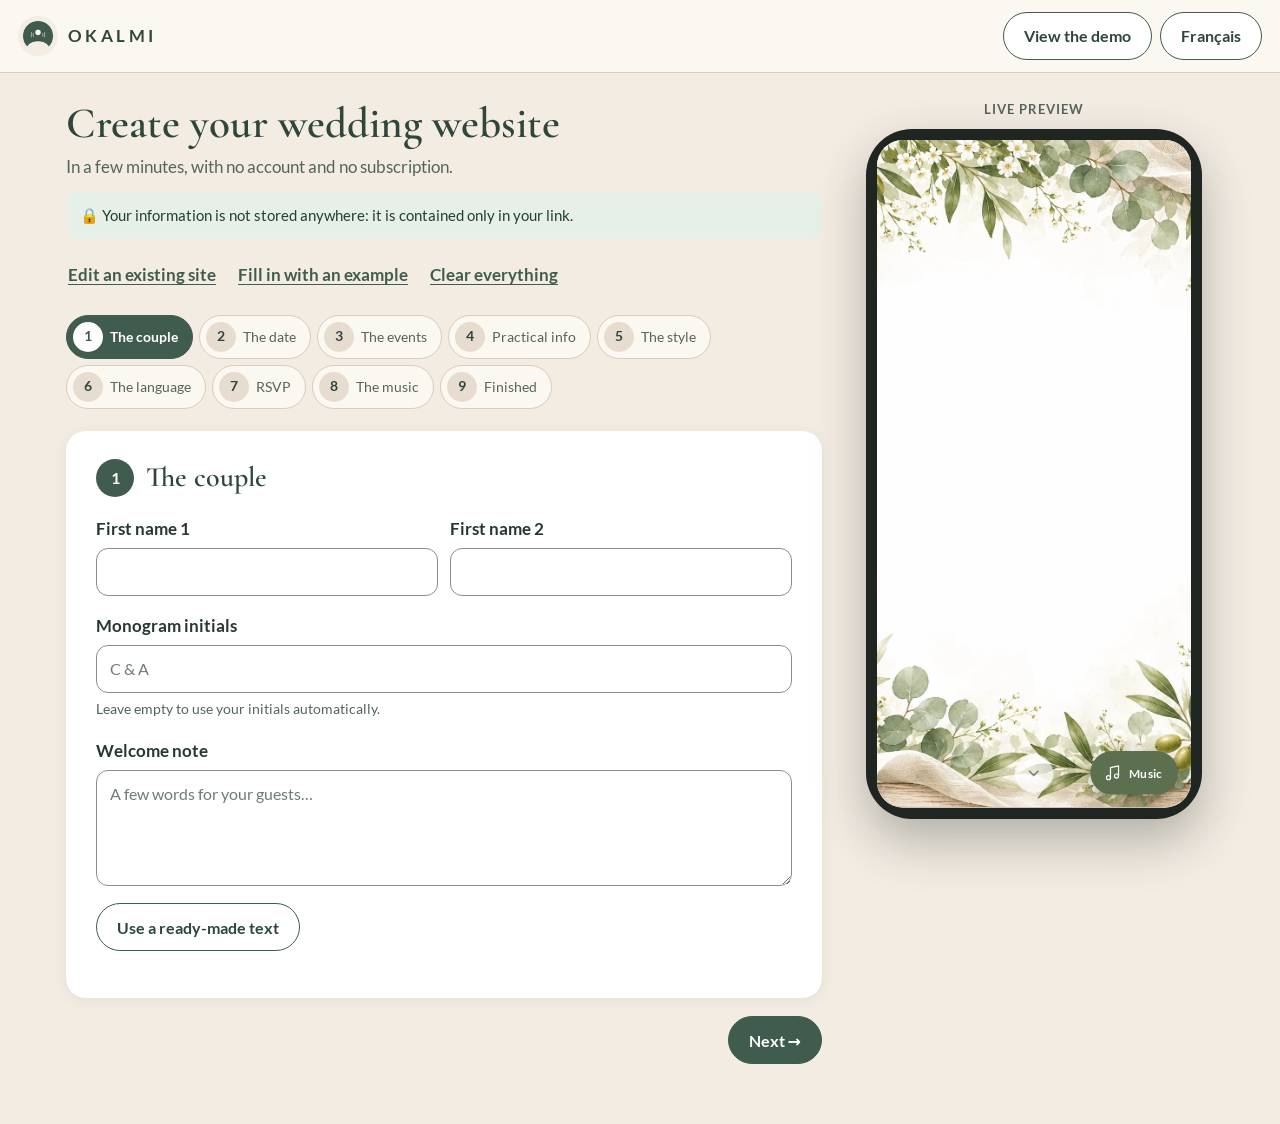
==== commit ab803c3e: "Prestataires : phrase d'aide" ====
--- a/creer.html
+++ b/creer.html
@@ -1,2 +1,2 @@
 <!doctype html><!-- (c) OKALMI. Tous droits réservés. -->
-<html lang="fr"><head><meta charset="utf-8"><meta name="viewport" content="width=device-width,initial-scale=1,viewport-fit=cover"><title>OKALMI – Créez votre site de mariage</title><meta name="description" content="Créez votre site de mariage en quelques minutes, sans compte ni abonnement."><meta name="robots" content="noindex,nofollow"><meta name="referrer" content="no-referrer"><meta http-equiv="Content-Security-Policy" content="default-src 'self'; img-src 'self' data: blob: https://res.cloudinary.com; style-src 'self' 'unsafe-inline'; script-src 'self'; connect-src 'self' https://api.cloudinary.com; media-src 'self'; frame-src 'self'; object-src 'none'; base-uri 'none'"><meta name="theme-color" content="#f3ece3"><link rel="icon" href="img/icon.png"><link rel="apple-touch-icon" href="img/icon.png"><link rel="stylesheet" href="c.css?v=78529564"></head><body><div id="app"></div><noscript><p style="padding:2em;text-align:center">Cette page a besoin de JavaScript. / This page needs JavaScript.</p></noscript><script src="c.js?v=01adb33a"></script></body></html>+<html lang="fr"><head><meta charset="utf-8"><meta name="viewport" content="width=device-width,initial-scale=1,viewport-fit=cover"><title>OKALMI – Créez votre site de mariage</title><meta name="description" content="Créez votre site de mariage en quelques minutes, sans compte ni abonnement."><meta name="robots" content="noindex,nofollow"><meta name="referrer" content="no-referrer"><meta http-equiv="Content-Security-Policy" content="default-src 'self'; img-src 'self' data: blob: https://res.cloudinary.com; style-src 'self' 'unsafe-inline'; script-src 'self'; connect-src 'self' https://api.cloudinary.com; media-src 'self'; frame-src 'self'; object-src 'none'; base-uri 'none'"><meta name="theme-color" content="#f3ece3"><link rel="icon" href="favicon.ico" sizes="any"><link rel="icon" type="image/png" sizes="64x64" href="img/okalmi.png"><link rel="apple-touch-icon" href="img/icon.png"><link rel="stylesheet" href="c.css?v=90b20d82"></head><body><div id="app"></div><noscript><p style="padding:2em;text-align:center">Cette page a besoin de JavaScript. / This page needs JavaScript.</p></noscript><script src="c.js?v=12cc2398"></script></body></html>
--- a/c.css
+++ b/c.css
@@ -1,2 +1,2 @@
 /*! Site de mariage OKALMI — (c) OKALMI. Tous droits réservés. Reproduction, modification et réutilisation interdites sans accord écrit. Voir LICENSE. */
-@font-face{font-family:Allura;font-style:normal;font-weight:400;font-display:swap;src:url(fonts/allura-latin-ext-400-normal.woff2) format("woff2");unicode-range:U+0100-02BA,U+02BD-02C5,U+02C7-02CC,U+02CE-02D7,U+02DD-02FF,U+0304,U+0308,U+0329,U+1D00-1DBF,U+1E00-1E9F,U+1EF2-1EFF,U+2020,U+20A0-20AB,U+20AD-20C0,U+2113,U+2C60-2C7F,U+A720-A7FF}@font-face{font-family:Allura;font-style:normal;font-weight:400;font-display:swap;src:url(fonts/allura-latin-400-normal.woff2) format("woff2");unicode-range:U+0000-00FF,U+0131,U+0152-0153,U+02BB-02BC,U+02C6,U+02DA,U+02DC,U+0304,U+0308,U+0329,U+2000-206F,U+20AC,U+2122,U+2191,U+2193,U+2212,U+2215,U+FEFF,U+FFFD}@font-face{font-family:Cormorant Garamond;font-style:normal;font-weight:500;font-display:swap;src:url(fonts/cormorant-garamond-latin-ext-500-normal.woff2) format("woff2");unicode-range:U+0100-02BA,U+02BD-02C5,U+02C7-02CC,U+02CE-02D7,U+02DD-02FF,U+0304,U+0308,U+0329,U+1D00-1DBF,U+1E00-1E9F,U+1EF2-1EFF,U+2020,U+20A0-20AB,U+20AD-20C0,U+2113,U+2C60-2C7F,U+A720-A7FF}@font-face{font-family:Cormorant Garamond;font-style:normal;font-weight:500;font-display:swap;src:url(fonts/cormorant-garamond-latin-500-normal.woff2) format("woff2");unicode-range:U+0000-00FF,U+0131,U+0152-0153,U+02BB-02BC,U+02C6,U+02DA,U+02DC,U+0304,U+0308,U+0329,U+2000-206F,U+20AC,U+2122,U+2191,U+2193,U+2212,U+2215,U+FEFF,U+FFFD}@font-face{font-family:Cormorant Garamond;font-style:normal;font-weight:600;font-display:swap;src:url(fonts/cormorant-garamond-latin-ext-600-normal.woff2) format("woff2");unicode-range:U+0100-02BA,U+02BD-02C5,U+02C7-02CC,U+02CE-02D7,U+02DD-02FF,U+0304,U+0308,U+0329,U+1D00-1DBF,U+1E00-1E9F,U+1EF2-1EFF,U+2020,U+20A0-20AB,U+20AD-20C0,U+2113,U+2C60-2C7F,U+A720-A7FF}@font-face{font-family:Cormorant Garamond;font-style:normal;font-weight:600;font-display:swap;src:url(fonts/cormorant-garamond-latin-600-normal.woff2) format("woff2");unicode-range:U+0000-00FF,U+0131,U+0152-0153,U+02BB-02BC,U+02C6,U+02DA,U+02DC,U+0304,U+0308,U+0329,U+2000-206F,U+20AC,U+2122,U+2191,U+2193,U+2212,U+2215,U+FEFF,U+FFFD}@font-face{font-family:Lato;font-style:normal;font-weight:400;font-display:swap;src:url(fonts/lato-latin-ext-400-normal.woff2) format("woff2");unicode-range:U+0100-02BA,U+02BD-02C5,U+02C7-02CC,U+02CE-02D7,U+02DD-02FF,U+0304,U+0308,U+0329,U+1D00-1DBF,U+1E00-1E9F,U+1EF2-1EFF,U+2020,U+20A0-20AB,U+20AD-20C0,U+2113,U+2C60-2C7F,U+A720-A7FF}@font-face{font-family:Lato;font-style:normal;font-weight:400;font-display:swap;src:url(fonts/lato-latin-400-normal.woff2) format("woff2");unicode-range:U+0000-00FF,U+0131,U+0152-0153,U+02BB-02BC,U+02C6,U+02DA,U+02DC,U+0304,U+0308,U+0329,U+2000-206F,U+20AC,U+2122,U+2191,U+2193,U+2212,U+2215,U+FEFF,U+FFFD}@font-face{font-family:Lato;font-style:italic;font-weight:400;font-display:swap;src:url(fonts/lato-latin-ext-400-italic.woff2) format("woff2");unicode-range:U+0100-02BA,U+02BD-02C5,U+02C7-02CC,U+02CE-02D7,U+02DD-02FF,U+0304,U+0308,U+0329,U+1D00-1DBF,U+1E00-1E9F,U+1EF2-1EFF,U+2020,U+20A0-20AB,U+20AD-20C0,U+2113,U+2C60-2C7F,U+A720-A7FF}@font-face{font-family:Lato;font-style:italic;font-weight:400;font-display:swap;src:url(fonts/lato-latin-400-italic.woff2) format("woff2");unicode-range:U+0000-00FF,U+0131,U+0152-0153,U+02BB-02BC,U+02C6,U+02DA,U+02DC,U+0304,U+0308,U+0329,U+2000-206F,U+20AC,U+2122,U+2191,U+2193,U+2212,U+2215,U+FEFF,U+FFFD}@font-face{font-family:Lato;font-style:normal;font-weight:700;font-display:swap;src:url(fonts/lato-latin-ext-700-normal.woff2) format("woff2");unicode-range:U+0100-02BA,U+02BD-02C5,U+02C7-02CC,U+02CE-02D7,U+02DD-02FF,U+0304,U+0308,U+0329,U+1D00-1DBF,U+1E00-1E9F,U+1EF2-1EFF,U+2020,U+20A0-20AB,U+20AD-20C0,U+2113,U+2C60-2C7F,U+A720-A7FF}@font-face{font-family:Lato;font-style:normal;font-weight:700;font-display:swap;src:url(fonts/lato-latin-700-normal.woff2) format("woff2");unicode-range:U+0000-00FF,U+0131,U+0152-0153,U+02BB-02BC,U+02C6,U+02DA,U+02DC,U+0304,U+0308,U+0329,U+2000-206F,U+20AC,U+2122,U+2191,U+2193,U+2212,U+2215,U+FEFF,U+FFFD}@font-face{font-family:Playfair Display;font-style:normal;font-weight:400;font-display:swap;src:url(fonts/playfair-display-latin-ext-400-normal.woff2) format("woff2");unicode-range:U+0100-02BA,U+02BD-02C5,U+02C7-02CC,U+02CE-02D7,U+02DD-02FF,U+0304,U+0308,U+0329,U+1D00-1DBF,U+1E00-1E9F,U+1EF2-1EFF,U+2020,U+20A0-20AB,U+20AD-20C0,U+2113,U+2C60-2C7F,U+A720-A7FF}@font-face{font-family:Playfair Display;font-style:normal;font-weight:400;font-display:swap;src:url(fonts/playfair-display-latin-400-normal.woff2) format("woff2");unicode-range:U+0000-00FF,U+0131,U+0152-0153,U+02BB-02BC,U+02C6,U+02DA,U+02DC,U+0304,U+0308,U+0329,U+2000-206F,U+20AC,U+2122,U+2191,U+2193,U+2212,U+2215,U+FEFF,U+FFFD}@font-face{font-family:Playfair Display;font-style:italic;font-weight:400;font-display:swap;src:url(fonts/playfair-display-latin-ext-400-italic.woff2) format("woff2");unicode-range:U+0100-02BA,U+02BD-02C5,U+02C7-02CC,U+02CE-02D7,U+02DD-02FF,U+0304,U+0308,U+0329,U+1D00-1DBF,U+1E00-1E9F,U+1EF2-1EFF,U+2020,U+20A0-20AB,U+20AD-20C0,U+2113,U+2C60-2C7F,U+A720-A7FF}@font-face{font-family:Playfair Display;font-style:italic;font-weight:400;font-display:swap;src:url(fonts/playfair-display-latin-400-italic.woff2) format("woff2");unicode-range:U+0000-00FF,U+0131,U+0152-0153,U+02BB-02BC,U+02C6,U+02DA,U+02DC,U+0304,U+0308,U+0329,U+2000-206F,U+20AC,U+2122,U+2191,U+2193,U+2212,U+2215,U+FEFF,U+FFFD}@font-face{font-family:Playfair Display;font-style:normal;font-weight:500;font-display:swap;src:url(fonts/playfair-display-latin-ext-500-normal.woff2) format("woff2");unicode-range:U+0100-02BA,U+02BD-02C5,U+02C7-02CC,U+02CE-02D7,U+02DD-02FF,U+0304,U+0308,U+0329,U+1D00-1DBF,U+1E00-1E9F,U+1EF2-1EFF,U+2020,U+20A0-20AB,U+20AD-20C0,U+2113,U+2C60-2C7F,U+A720-A7FF}@font-face{font-family:Playfair Display;font-style:normal;font-weight:500;font-display:swap;src:url(fonts/playfair-display-latin-500-normal.woff2) format("woff2");unicode-range:U+0000-00FF,U+0131,U+0152-0153,U+02BB-02BC,U+02C6,U+02DA,U+02DC,U+0304,U+0308,U+0329,U+2000-206F,U+20AC,U+2122,U+2191,U+2193,U+2212,U+2215,U+FEFF,U+FFFD}@font-face{font-family:Playfair Display;font-style:italic;font-weight:500;font-display:swap;src:url(fonts/playfair-display-latin-ext-500-italic.woff2) format("woff2");unicode-range:U+0100-02BA,U+02BD-02C5,U+02C7-02CC,U+02CE-02D7,U+02DD-02FF,U+0304,U+0308,U+0329,U+1D00-1DBF,U+1E00-1E9F,U+1EF2-1EFF,U+2020,U+20A0-20AB,U+20AD-20C0,U+2113,U+2C60-2C7F,U+A720-A7FF}@font-face{font-family:Playfair Display;font-style:italic;font-weight:500;font-display:swap;src:url(fonts/playfair-display-latin-500-italic.woff2) format("woff2");unicode-range:U+0000-00FF,U+0131,U+0152-0153,U+02BB-02BC,U+02C6,U+02DA,U+02DC,U+0304,U+0308,U+0329,U+2000-206F,U+20AC,U+2122,U+2191,U+2193,U+2212,U+2215,U+FEFF,U+FFFD}@font-face{font-family:Playfair Display;font-style:normal;font-weight:600;font-display:swap;src:url(fonts/playfair-display-latin-ext-600-normal.woff2) format("woff2");unicode-range:U+0100-02BA,U+02BD-02C5,U+02C7-02CC,U+02CE-02D7,U+02DD-02FF,U+0304,U+0308,U+0329,U+1D00-1DBF,U+1E00-1E9F,U+1EF2-1EFF,U+2020,U+20A0-20AB,U+20AD-20C0,U+2113,U+2C60-2C7F,U+A720-A7FF}@font-face{font-family:Playfair Display;font-style:normal;font-weight:600;font-display:swap;src:url(fonts/playfair-display-latin-600-normal.woff2) format("woff2");unicode-range:U+0000-00FF,U+0131,U+0152-0153,U+02BB-02BC,U+02C6,U+02DA,U+02DC,U+0304,U+0308,U+0329,U+2000-206F,U+20AC,U+2122,U+2191,U+2193,U+2212,U+2215,U+FEFF,U+FFFD}@font-face{font-family:Jost;font-style:normal;font-weight:300;font-display:swap;src:url(fonts/jost-latin-ext-300-normal.woff2) format("woff2");unicode-range:U+0100-02BA,U+02BD-02C5,U+02C7-02CC,U+02CE-02D7,U+02DD-02FF,U+0304,U+0308,U+0329,U+1D00-1DBF,U+1E00-1E9F,U+1EF2-1EFF,U+2020,U+20A0-20AB,U+20AD-20C0,U+2113,U+2C60-2C7F,U+A720-A7FF}@font-face{font-family:Jost;font-style:normal;font-weight:300;font-display:swap;src:url(fonts/jost-latin-300-normal.woff2) format("woff2");unicode-range:U+0000-00FF,U+0131,U+0152-0153,U+02BB-02BC,U+02C6,U+02DA,U+02DC,U+0304,U+0308,U+0329,U+2000-206F,U+20AC,U+2122,U+2191,U+2193,U+2212,U+2215,U+FEFF,U+FFFD}@font-face{font-family:Jost;font-style:normal;font-weight:400;font-display:swap;src:url(fonts/jost-latin-ext-400-normal.woff2) format("woff2");unicode-range:U+0100-02BA,U+02BD-02C5,U+02C7-02CC,U+02CE-02D7,U+02DD-02FF,U+0304,U+0308,U+0329,U+1D00-1DBF,U+1E00-1E9F,U+1EF2-1EFF,U+2020,U+20A0-20AB,U+20AD-20C0,U+2113,U+2C60-2C7F,U+A720-A7FF}@font-face{font-family:Jost;font-style:normal;font-weight:400;font-display:swap;src:url(fonts/jost-latin-400-normal.woff2) format("woff2");unicode-range:U+0000-00FF,U+0131,U+0152-0153,U+02BB-02BC,U+02C6,U+02DA,U+02DC,U+0304,U+0308,U+0329,U+2000-206F,U+20AC,U+2122,U+2191,U+2193,U+2212,U+2215,U+FEFF,U+FFFD}@font-face{font-family:Jost;font-style:normal;font-weight:500;font-display:swap;src:url(fonts/jost-latin-ext-500-normal.woff2) format("woff2");unicode-range:U+0100-02BA,U+02BD-02C5,U+02C7-02CC,U+02CE-02D7,U+02DD-02FF,U+0304,U+0308,U+0329,U+1D00-1DBF,U+1E00-1E9F,U+1EF2-1EFF,U+2020,U+20A0-20AB,U+20AD-20C0,U+2113,U+2C60-2C7F,U+A720-A7FF}@font-face{font-family:Jost;font-style:normal;font-weight:500;font-display:swap;src:url(fonts/jost-latin-500-normal.woff2) format("woff2");unicode-range:U+0000-00FF,U+0131,U+0152-0153,U+02BB-02BC,U+02C6,U+02DA,U+02DC,U+0304,U+0308,U+0329,U+2000-206F,U+20AC,U+2122,U+2191,U+2193,U+2212,U+2215,U+FEFF,U+FFFD}@font-face{font-family:Jost;font-style:normal;font-weight:700;font-display:swap;src:url(fonts/jost-latin-ext-700-normal.woff2) format("woff2");unicode-range:U+0100-02BA,U+02BD-02C5,U+02C7-02CC,U+02CE-02D7,U+02DD-02FF,U+0304,U+0308,U+0329,U+1D00-1DBF,U+1E00-1E9F,U+1EF2-1EFF,U+2020,U+20A0-20AB,U+20AD-20C0,U+2113,U+2C60-2C7F,U+A720-A7FF}@font-face{font-family:Jost;font-style:normal;font-weight:700;font-display:swap;src:url(fonts/jost-latin-700-normal.woff2) format("woff2");unicode-range:U+0000-00FF,U+0131,U+0152-0153,U+02BB-02BC,U+02C6,U+02DA,U+02DC,U+0304,U+0308,U+0329,U+2000-206F,U+20AC,U+2122,U+2191,U+2193,U+2212,U+2215,U+FEFF,U+FFFD}@font-face{font-family:Pinyon Script;font-style:normal;font-weight:400;font-display:swap;src:url(fonts/pinyon-script-latin-ext-400-normal.woff2) format("woff2");unicode-range:U+0100-02BA,U+02BD-02C5,U+02C7-02CC,U+02CE-02D7,U+02DD-02FF,U+0304,U+0308,U+0329,U+1D00-1DBF,U+1E00-1E9F,U+1EF2-1EFF,U+2020,U+20A0-20AB,U+20AD-20C0,U+2113,U+2C60-2C7F,U+A720-A7FF}@font-face{font-family:Pinyon Script;font-style:normal;font-weight:400;font-display:swap;src:url(fonts/pinyon-script-latin-400-normal.woff2) format("woff2");unicode-range:U+0000-00FF,U+0131,U+0152-0153,U+02BB-02BC,U+02C6,U+02DA,U+02DC,U+0304,U+0308,U+0329,U+2000-206F,U+20AC,U+2122,U+2191,U+2193,U+2212,U+2215,U+FEFF,U+FFFD}@font-face{font-family:Cinzel;font-style:normal;font-weight:400;font-display:swap;src:url(fonts/cinzel-latin-ext-400-normal.woff2) format("woff2");unicode-range:U+0100-02BA,U+02BD-02C5,U+02C7-02CC,U+02CE-02D7,U+02DD-02FF,U+0304,U+0308,U+0329,U+1D00-1DBF,U+1E00-1E9F,U+1EF2-1EFF,U+2020,U+20A0-20AB,U+20AD-20C0,U+2113,U+2C60-2C7F,U+A720-A7FF}@font-face{font-family:Cinzel;font-style:normal;font-weight:400;font-display:swap;src:url(fonts/cinzel-latin-400-normal.woff2) format("woff2");unicode-range:U+0000-00FF,U+0131,U+0152-0153,U+02BB-02BC,U+02C6,U+02DA,U+02DC,U+0304,U+0308,U+0329,U+2000-206F,U+20AC,U+2122,U+2191,U+2193,U+2212,U+2215,U+FEFF,U+FFFD}@font-face{font-family:Cinzel;font-style:normal;font-weight:500;font-display:swap;src:url(fonts/cinzel-latin-ext-500-normal.woff2) format("woff2");unicode-range:U+0100-02BA,U+02BD-02C5,U+02C7-02CC,U+02CE-02D7,U+02DD-02FF,U+0304,U+0308,U+0329,U+1D00-1DBF,U+1E00-1E9F,U+1EF2-1EFF,U+2020,U+20A0-20AB,U+20AD-20C0,U+2113,U+2C60-2C7F,U+A720-A7FF}@font-face{font-family:Cinzel;font-style:normal;font-weight:500;font-display:swap;src:url(fonts/cinzel-latin-500-normal.woff2) format("woff2");unicode-range:U+0000-00FF,U+0131,U+0152-0153,U+02BB-02BC,U+02C6,U+02DA,U+02DC,U+0304,U+0308,U+0329,U+2000-206F,U+20AC,U+2122,U+2191,U+2193,U+2212,U+2215,U+FEFF,U+FFFD}@font-face{font-family:Cinzel;font-style:normal;font-weight:600;font-display:swap;src:url(fonts/cinzel-latin-ext-600-normal.woff2) format("woff2");unicode-range:U+0100-02BA,U+02BD-02C5,U+02C7-02CC,U+02CE-02D7,U+02DD-02FF,U+0304,U+0308,U+0329,U+1D00-1DBF,U+1E00-1E9F,U+1EF2-1EFF,U+2020,U+20A0-20AB,U+20AD-20C0,U+2113,U+2C60-2C7F,U+A720-A7FF}@font-face{font-family:Cinzel;font-style:normal;font-weight:600;font-display:swap;src:url(fonts/cinzel-latin-600-normal.woff2) format("woff2");unicode-range:U+0000-00FF,U+0131,U+0152-0153,U+02BB-02BC,U+02C6,U+02DA,U+02DC,U+0304,U+0308,U+0329,U+2000-206F,U+20AC,U+2122,U+2191,U+2193,U+2212,U+2215,U+FEFF,U+FFFD}@font-face{font-family:EB Garamond;font-style:normal;font-weight:400;font-display:swap;src:url(fonts/eb-garamond-latin-ext-400-normal.woff2) format("woff2");unicode-range:U+0100-02BA,U+02BD-02C5,U+02C7-02CC,U+02CE-02D7,U+02DD-02FF,U+0304,U+0308,U+0329,U+1D00-1DBF,U+1E00-1E9F,U+1EF2-1EFF,U+2020,U+20A0-20AB,U+20AD-20C0,U+2113,U+2C60-2C7F,U+A720-A7FF}@font-face{font-family:EB Garamond;font-style:normal;font-weight:400;font-display:swap;src:url(fonts/eb-garamond-latin-400-normal.woff2) format("woff2");unicode-range:U+0000-00FF,U+0131,U+0152-0153,U+02BB-02BC,U+02C6,U+02DA,U+02DC,U+0304,U+0308,U+0329,U+2000-206F,U+20AC,U+2122,U+2191,U+2193,U+2212,U+2215,U+FEFF,U+FFFD}@font-face{font-family:EB Garamond;font-style:italic;font-weight:400;font-display:swap;src:url(fonts/eb-garamond-latin-ext-400-italic.woff2) format("woff2");unicode-range:U+0100-02BA,U+02BD-02C5,U+02C7-02CC,U+02CE-02D7,U+02DD-02FF,U+0304,U+0308,U+0329,U+1D00-1DBF,U+1E00-1E9F,U+1EF2-1EFF,U+2020,U+20A0-20AB,U+20AD-20C0,U+2113,U+2C60-2C7F,U+A720-A7FF}@font-face{font-family:EB Garamond;font-style:italic;font-weight:400;font-display:swap;src:url(fonts/eb-garamond-latin-400-italic.woff2) format("woff2");unicode-range:U+0000-00FF,U+0131,U+0152-0153,U+02BB-02BC,U+02C6,U+02DA,U+02DC,U+0304,U+0308,U+0329,U+2000-206F,U+20AC,U+2122,U+2191,U+2193,U+2212,U+2215,U+FEFF,U+FFFD}@font-face{font-family:EB Garamond;font-style:normal;font-weight:700;font-display:swap;src:url(fonts/eb-garamond-latin-ext-700-normal.woff2) format("woff2");unicode-range:U+0100-02BA,U+02BD-02C5,U+02C7-02CC,U+02CE-02D7,U+02DD-02FF,U+0304,U+0308,U+0329,U+1D00-1DBF,U+1E00-1E9F,U+1EF2-1EFF,U+2020,U+20A0-20AB,U+20AD-20C0,U+2113,U+2C60-2C7F,U+A720-A7FF}@font-face{font-family:EB Garamond;font-style:normal;font-weight:700;font-display:swap;src:url(fonts/eb-garamond-latin-700-normal.woff2) format("woff2");unicode-range:U+0000-00FF,U+0131,U+0152-0153,U+02BB-02BC,U+02C6,U+02DA,U+02DC,U+0304,U+0308,U+0329,U+2000-206F,U+20AC,U+2122,U+2191,U+2193,U+2212,U+2215,U+FEFF,U+FFFD}@font-face{font-family:Yeseva One;font-style:normal;font-weight:400;font-display:swap;src:url(fonts/yeseva-one-latin-ext-400-normal.woff2) format("woff2");unicode-range:U+0100-02BA,U+02BD-02C5,U+02C7-02CC,U+02CE-02D7,U+02DD-02FF,U+0304,U+0308,U+0329,U+1D00-1DBF,U+1E00-1E9F,U+1EF2-1EFF,U+2020,U+20A0-20AB,U+20AD-20C0,U+2113,U+2C60-2C7F,U+A720-A7FF}@font-face{font-family:Yeseva One;font-style:normal;font-weight:400;font-display:swap;src:url(fonts/yeseva-one-latin-400-normal.woff2) format("woff2");unicode-range:U+0000-00FF,U+0131,U+0152-0153,U+02BB-02BC,U+02C6,U+02DA,U+02DC,U+0304,U+0308,U+0329,U+2000-206F,U+20AC,U+2122,U+2191,U+2193,U+2212,U+2215,U+FEFF,U+FFFD}@font-face{font-family:Marcellus;font-style:normal;font-weight:400;font-display:swap;src:url(fonts/marcellus-latin-ext-400-normal.woff2) format("woff2");unicode-range:U+0100-02BA,U+02BD-02C5,U+02C7-02CC,U+02CE-02D7,U+02DD-02FF,U+0304,U+0308,U+0329,U+1D00-1DBF,U+1E00-1E9F,U+1EF2-1EFF,U+2020,U+20A0-20AB,U+20AD-20C0,U+2113,U+2C60-2C7F,U+A720-A7FF}@font-face{font-family:Marcellus;font-style:normal;font-weight:400;font-display:swap;src:url(fonts/marcellus-latin-400-normal.woff2) format("woff2");unicode-range:U+0000-00FF,U+0131,U+0152-0153,U+02BB-02BC,U+02C6,U+02DA,U+02DC,U+0304,U+0308,U+0329,U+2000-206F,U+20AC,U+2122,U+2191,U+2193,U+2212,U+2215,U+FEFF,U+FFFD}*,*:before,*:after{box-sizing:border-box}html{-webkit-text-size-adjust:100%}body{margin:0;background:#f3ece3;color:#26382f;font:400 17px/1.6 Lato,system-ui,-apple-system,Segoe UI,sans-serif;-webkit-font-smoothing:antialiased;--g:#3f5c4e;--gd:#2f463b;--line:#d8cdbf;--mute:#55655c}img{max-width:100%;display:block}button,input,select,textarea{font:inherit;color:inherit}:focus-visible{outline:3px solid #1f6f4d;outline-offset:2px;border-radius:6px}.vh{position:absolute;width:1px;height:1px;opacity:0;overflow:hidden}.top{display:flex;align-items:center;justify-content:space-between;gap:12px;padding:12px 18px;background:#fbf7f1;border-bottom:1px solid var(--line)}.brand{display:flex;align-items:center;gap:10px;color:var(--gd);text-decoration:none;font-weight:700;letter-spacing:.2em}.brand img{border-radius:50%}.top-act{display:flex;gap:8px;flex-wrap:wrap;justify-content:flex-end}.wrap{display:grid;grid-template-columns:minmax(0,1fr);gap:32px;max-width:1180px;margin:0 auto;padding:26px 16px 110px}h1{margin:0 0 4px;font:600 clamp(2rem,6vw,2.7rem)/1.15 "Cormorant Garamond",serif;color:var(--gd)}.sub{margin:0 0 12px;font-size:1.08rem;color:var(--mute)}.priv{margin:0 0 14px;padding:11px 14px;border-radius:12px;background:#e6efe8;color:#22402f;font-size:.95rem}.tools{display:flex;flex-wrap:wrap;gap:4px 18px;margin-bottom:14px}.lk{min-height:44px;padding:8px 2px;border:0;background:none;color:var(--g);font-weight:700;text-decoration:underline;text-underline-offset:3px;cursor:pointer}.loadbox{margin-bottom:16px;padding:16px;border:1px solid var(--line);border-radius:16px;background:#fff}.notice{margin:0 0 14px;padding:11px 14px;border-radius:12px;background:#fff6d9;color:#5a4300;font-weight:700}.notice.bad{background:#fbe6e6;color:#8f1717}.nav{display:flex;gap:6px;margin:0 -16px 14px;padding:4px 16px 8px;overflow-x:auto;scrollbar-width:thin}.st{flex:none;display:flex;align-items:center;gap:7px;min-height:44px;padding:6px 14px 6px 6px;border:1px solid var(--line);border-radius:999px;background:#fbf7f1;color:var(--mute);font-size:.9rem;cursor:pointer;white-space:nowrap}.st b{display:grid;place-items:center;width:30px;height:30px;border-radius:50%;background:#e6ddd0;color:var(--gd);font-size:.85rem}.st.on{background:var(--g);border-color:var(--g);color:#fff;font-weight:700}.st.on b{background:#fff;color:var(--g)}.card{padding:22px 18px 26px;border-radius:20px;background:#fff;box-shadow:0 2px 14px #3c321e12}.card h2{display:flex;align-items:center;gap:12px;margin:0 0 18px;font:600 1.75rem/1.2 Cormorant Garamond,serif;color:var(--gd)}.card h2 span{display:grid;place-items:center;flex:none;width:38px;height:38px;border-radius:50%;background:var(--g);color:#fff;font:700 1rem Lato,sans-serif}.card h3{margin:0 0 8px;font:600 1.5rem Cormorant Garamond,serif;color:var(--gd)}.f{display:block;min-width:0;margin:0 0 16px;padding:0;border:0}.f-l{display:block;margin:0 0 6px;padding:0;font-weight:700}.f small,.box>small{display:block;margin-top:5px;font-size:.88rem;color:var(--mute)}input[type=text],input[type=date],input[type=time],input[type=tel],input[type=email],input[type=url],select,textarea{display:block;width:100%;min-height:48px;padding:11px 13px;border:1px solid #84918a;border-radius:12px;background:#fff;font-size:16px;line-height:1.45}textarea{resize:vertical}input::placeholder,textarea::placeholder{color:#6f7b75;opacity:1}.g2{display:grid;grid-template-columns:1fr 1fr;gap:0 12px}.note{margin:0 0 16px;padding:10px 14px;border-inline-start:3px solid #b9c9bd;background:#f6f3ee;border-radius:0 10px 10px 0;font-size:.94rem;color:#3d4d44}.f2{margin:-8px 0 16px;padding:8px 10px 10px;border-radius:0 0 12px 12px;background:#eef3f8}.f2 .f-l{font-size:.86rem;font-weight:400;color:#33475b}.binote p{margin:0 0 10px}.row>div>.f2{margin-top:-8px}.row input[data-cm2]{flex:1;min-width:0}.note.warn{border-color:#d9a514;background:#fff6d9;color:#5a4300}.empty{padding:22px;border:1px dashed var(--line);border-radius:14px;text-align:center;color:var(--mute)}.chips{display:flex;flex-wrap:wrap;gap:8px;margin-bottom:20px}.chip{min-height:44px;padding:8px 14px;border:1px solid var(--g);border-radius:999px;background:#fff;color:var(--gd);font-size:.92rem;font-weight:700;cursor:pointer}.chip:hover{background:#e6efe8}.box{position:relative;min-width:0;margin:0 0 18px;padding:16px 14px 6px;border:1px solid var(--line);border-radius:16px;background:#fdfbf8}.box legend{padding:0 8px;font:600 1.25rem Cormorant Garamond,serif;color:var(--gd)}.box-act{display:flex;justify-content:flex-end;gap:6px;margin:-6px 0 6px}.box>.b{margin-bottom:12px}.ib{width:44px;height:44px;flex:none;border:1px solid var(--line);border-radius:12px;background:#fff;cursor:pointer;font-size:1.05rem}.ib:disabled{opacity:.35;cursor:default}.ib-x{color:#8f1717}.row{display:flex;gap:8px;align-items:flex-start;margin-bottom:10px;padding-bottom:4px;border-bottom:1px dashed var(--line)}.row>div,.row>input{flex:1;min-width:0}.row>.ib{margin-top:30px}.row>input+.ib{margin-top:2px}.b{display:inline-flex;align-items:center;justify-content:center;gap:8px;min-height:48px;padding:10px 20px;border:1px solid var(--g);border-radius:999px;font-weight:700;font-size:1rem;line-height:1.2;text-decoration:none;cursor:pointer;text-align:center}.b-p{background:var(--g);color:#fff}.b-p:hover{background:var(--gd)}.b-s{background:#fff;color:var(--gd)}.b-s:hover{background:#e6efe8}.b-wa{background:#0e7a45;border-color:#0e7a45;color:#fff}.pn{display:flex;align-items:center;justify-content:space-between;gap:10px;margin-top:18px}.savedtag{font-size:.82rem;color:var(--mute);text-align:center}.styles{display:grid;grid-template-columns:repeat(auto-fill,minmax(104px,1fr));gap:10px;margin-bottom:20px}.sty,.il{position:relative;padding:0;border:3px solid transparent;border-radius:14px;background:#fff;overflow:hidden;cursor:pointer;box-shadow:0 0 0 1px var(--line)}.sty img,.il img{width:100%;height:auto;aspect-ratio:2/3;object-fit:cover}.sty span,.il span{display:block;padding:7px 4px;font-size:.88rem;font-weight:700;line-height:1.2}.sty.on,.il.on{border-color:var(--g);box-shadow:0 4px 14px #283c3240}.sty.on:after,.il.on:after{content:"\2713";position:absolute;top:6px;inset-inline-end:6px;display:grid;place-items:center;width:28px;height:28px;border-radius:50%;background:var(--g);color:#fff;font-weight:700}.illus{display:grid;grid-template-columns:repeat(auto-fill,minmax(88px,1fr));gap:10px}.il span{font-size:.78rem;font-weight:400}.colr{display:flex;align-items:center;gap:12px;flex-wrap:wrap}input[type=color]{width:64px;height:48px;padding:3px;border:1px solid #84918a;border-radius:12px;background:#fff;cursor:pointer}.photo{display:flex;gap:14px;align-items:center;margin-bottom:10px}.photo img{width:84px;height:112px;object-fit:cover;border-radius:12px}.phq{margin:6px 0 0;font-size:.88rem;color:var(--mute)}.msg{margin:8px 0 0;font-size:.92rem;font-weight:700;color:var(--g);min-height:1.2em}.rds,.cks{display:grid;gap:8px}.cks-2{grid-template-columns:1fr 1fr;margin-bottom:16px}.rd,.ck{position:relative;display:block;cursor:pointer}.rd input,.ck input{position:absolute;top:15px;inset-inline-start:14px;width:20px;height:20px;margin:0;accent-color:var(--g)}.rd>span,.ck>span{display:flex;align-items:center;justify-content:space-between;flex-wrap:wrap;gap:8px;min-height:50px;padding:8px 12px;padding-inline-start:46px;border:1px solid var(--line);border-radius:12px;background:#fff}.rd input:checked+span,.ck input:checked+span{border-color:var(--g);background:#eef4ef;font-weight:700}.ck{margin-bottom:12px}.cks .ck{margin:0}.play{position:relative;z-index:1;min-height:40px;padding:6px 14px;font-size:.9rem}.todo ul{list-style:none;margin:0;padding:0;display:grid;gap:10px}.todo li{display:flex;align-items:center;justify-content:space-between;gap:10px;padding:10px 14px;border-radius:12px;background:#fff6d9;color:#5a4300;font-weight:700}.url{font:400 .85rem/1.45 ui-monospace,Consolas,monospace;word-break:break-all;background:#f6f3ee;margin-top:8px}.acts{display:flex;flex-wrap:wrap;gap:8px;margin:12px 0}.len{margin:0 0 10px;font-size:.86rem;color:var(--mute)}.qr{margin:12px 0;padding:10px;width:max-content;max-width:100%;border:1px solid var(--line);border-radius:14px;background:#fff}.qr img{width:220px;height:220px;image-rendering:pixelated}.warnbox{background:#fff6d9;border-color:#ecd28a;padding-bottom:12px}.warnbox p{margin:0 0 6px}.done .box{padding-top:14px}.pv{display:none}.pv-t{margin:0 0 10px;text-align:center;font-weight:700;color:var(--mute);letter-spacing:.08em;text-transform:uppercase;font-size:.8rem}.phone{position:relative;width:336px;height:690px;margin:0 auto;padding:11px;border-radius:46px;background:#1f2622;box-shadow:0 22px 50px #1e281e4d}.phone iframe{width:390px;height:829px;border:0;border-radius:32px;background:#fff;transform:scale(.8051);transform-origin:0 0}.pv-x{display:none}.pv-btn{position:fixed;z-index:30;bottom:calc(14px + env(safe-area-inset-bottom));inset-inline-end:14px;box-shadow:0 8px 24px #1e281e59}.pv-open{overflow:hidden}.pv-open .pv{display:flex;flex-direction:column;position:fixed;inset:0;z-index:40;background:#f3ece3}.pv-open .pv-t{display:none}.pv-open .phone{flex:1;width:100%;height:auto;padding:0;border-radius:0;box-shadow:none;background:#fff}.pv-open .phone iframe{width:100%;height:100%;border-radius:0;transform:none}.pv-open .pv-x{display:flex;margin:10px auto calc(10px + env(safe-area-inset-bottom))}@media(max-width:520px){.g2{grid-template-columns:1fr}.top{padding:10px 12px}.brand span{display:none}.top-act{flex-wrap:nowrap}.top-act .b{padding:8px 12px;font-size:.84rem;min-height:44px}}@media(min-width:1040px){.wrap{grid-template-columns:minmax(0,1fr) 360px;padding-bottom:60px}.card{padding:28px 30px 30px}.pv{display:block;position:sticky;top:18px;align-self:start}.pv-btn{display:none}.nav{flex-wrap:wrap;overflow:visible;margin:0 0 14px;padding:4px 0 8px}}@media(prefers-reduced-motion:reduce){*{scroll-behavior:auto!important}}
+@font-face{font-family:Allura;font-style:normal;font-weight:400;font-display:swap;src:url(fonts/allura-latin-ext-400-normal.woff2) format("woff2");unicode-range:U+0100-02BA,U+02BD-02C5,U+02C7-02CC,U+02CE-02D7,U+02DD-02FF,U+0304,U+0308,U+0329,U+1D00-1DBF,U+1E00-1E9F,U+1EF2-1EFF,U+2020,U+20A0-20AB,U+20AD-20C0,U+2113,U+2C60-2C7F,U+A720-A7FF}@font-face{font-family:Allura;font-style:normal;font-weight:400;font-display:swap;src:url(fonts/allura-latin-400-normal.woff2) format("woff2");unicode-range:U+0000-00FF,U+0131,U+0152-0153,U+02BB-02BC,U+02C6,U+02DA,U+02DC,U+0304,U+0308,U+0329,U+2000-206F,U+20AC,U+2122,U+2191,U+2193,U+2212,U+2215,U+FEFF,U+FFFD}@font-face{font-family:Cormorant Garamond;font-style:normal;font-weight:500;font-display:swap;src:url(fonts/cormorant-garamond-latin-ext-500-normal.woff2) format("woff2");unicode-range:U+0100-02BA,U+02BD-02C5,U+02C7-02CC,U+02CE-02D7,U+02DD-02FF,U+0304,U+0308,U+0329,U+1D00-1DBF,U+1E00-1E9F,U+1EF2-1EFF,U+2020,U+20A0-20AB,U+20AD-20C0,U+2113,U+2C60-2C7F,U+A720-A7FF}@font-face{font-family:Cormorant Garamond;font-style:normal;font-weight:500;font-display:swap;src:url(fonts/cormorant-garamond-latin-500-normal.woff2) format("woff2");unicode-range:U+0000-00FF,U+0131,U+0152-0153,U+02BB-02BC,U+02C6,U+02DA,U+02DC,U+0304,U+0308,U+0329,U+2000-206F,U+20AC,U+2122,U+2191,U+2193,U+2212,U+2215,U+FEFF,U+FFFD}@font-face{font-family:Cormorant Garamond;font-style:normal;font-weight:600;font-display:swap;src:url(fonts/cormorant-garamond-latin-ext-600-normal.woff2) format("woff2");unicode-range:U+0100-02BA,U+02BD-02C5,U+02C7-02CC,U+02CE-02D7,U+02DD-02FF,U+0304,U+0308,U+0329,U+1D00-1DBF,U+1E00-1E9F,U+1EF2-1EFF,U+2020,U+20A0-20AB,U+20AD-20C0,U+2113,U+2C60-2C7F,U+A720-A7FF}@font-face{font-family:Cormorant Garamond;font-style:normal;font-weight:600;font-display:swap;src:url(fonts/cormorant-garamond-latin-600-normal.woff2) format("woff2");unicode-range:U+0000-00FF,U+0131,U+0152-0153,U+02BB-02BC,U+02C6,U+02DA,U+02DC,U+0304,U+0308,U+0329,U+2000-206F,U+20AC,U+2122,U+2191,U+2193,U+2212,U+2215,U+FEFF,U+FFFD}@font-face{font-family:Lato;font-style:normal;font-weight:400;font-display:swap;src:url(fonts/lato-latin-ext-400-normal.woff2) format("woff2");unicode-range:U+0100-02BA,U+02BD-02C5,U+02C7-02CC,U+02CE-02D7,U+02DD-02FF,U+0304,U+0308,U+0329,U+1D00-1DBF,U+1E00-1E9F,U+1EF2-1EFF,U+2020,U+20A0-20AB,U+20AD-20C0,U+2113,U+2C60-2C7F,U+A720-A7FF}@font-face{font-family:Lato;font-style:normal;font-weight:400;font-display:swap;src:url(fonts/lato-latin-400-normal.woff2) format("woff2");unicode-range:U+0000-00FF,U+0131,U+0152-0153,U+02BB-02BC,U+02C6,U+02DA,U+02DC,U+0304,U+0308,U+0329,U+2000-206F,U+20AC,U+2122,U+2191,U+2193,U+2212,U+2215,U+FEFF,U+FFFD}@font-face{font-family:Lato;font-style:italic;font-weight:400;font-display:swap;src:url(fonts/lato-latin-ext-400-italic.woff2) format("woff2");unicode-range:U+0100-02BA,U+02BD-02C5,U+02C7-02CC,U+02CE-02D7,U+02DD-02FF,U+0304,U+0308,U+0329,U+1D00-1DBF,U+1E00-1E9F,U+1EF2-1EFF,U+2020,U+20A0-20AB,U+20AD-20C0,U+2113,U+2C60-2C7F,U+A720-A7FF}@font-face{font-family:Lato;font-style:italic;font-weight:400;font-display:swap;src:url(fonts/lato-latin-400-italic.woff2) format("woff2");unicode-range:U+0000-00FF,U+0131,U+0152-0153,U+02BB-02BC,U+02C6,U+02DA,U+02DC,U+0304,U+0308,U+0329,U+2000-206F,U+20AC,U+2122,U+2191,U+2193,U+2212,U+2215,U+FEFF,U+FFFD}@font-face{font-family:Lato;font-style:normal;font-weight:700;font-display:swap;src:url(fonts/lato-latin-ext-700-normal.woff2) format("woff2");unicode-range:U+0100-02BA,U+02BD-02C5,U+02C7-02CC,U+02CE-02D7,U+02DD-02FF,U+0304,U+0308,U+0329,U+1D00-1DBF,U+1E00-1E9F,U+1EF2-1EFF,U+2020,U+20A0-20AB,U+20AD-20C0,U+2113,U+2C60-2C7F,U+A720-A7FF}@font-face{font-family:Lato;font-style:normal;font-weight:700;font-display:swap;src:url(fonts/lato-latin-700-normal.woff2) format("woff2");unicode-range:U+0000-00FF,U+0131,U+0152-0153,U+02BB-02BC,U+02C6,U+02DA,U+02DC,U+0304,U+0308,U+0329,U+2000-206F,U+20AC,U+2122,U+2191,U+2193,U+2212,U+2215,U+FEFF,U+FFFD}@font-face{font-family:Playfair Display;font-style:normal;font-weight:400;font-display:swap;src:url(fonts/playfair-display-latin-ext-400-normal.woff2) format("woff2");unicode-range:U+0100-02BA,U+02BD-02C5,U+02C7-02CC,U+02CE-02D7,U+02DD-02FF,U+0304,U+0308,U+0329,U+1D00-1DBF,U+1E00-1E9F,U+1EF2-1EFF,U+2020,U+20A0-20AB,U+20AD-20C0,U+2113,U+2C60-2C7F,U+A720-A7FF}@font-face{font-family:Playfair Display;font-style:normal;font-weight:400;font-display:swap;src:url(fonts/playfair-display-latin-400-normal.woff2) format("woff2");unicode-range:U+0000-00FF,U+0131,U+0152-0153,U+02BB-02BC,U+02C6,U+02DA,U+02DC,U+0304,U+0308,U+0329,U+2000-206F,U+20AC,U+2122,U+2191,U+2193,U+2212,U+2215,U+FEFF,U+FFFD}@font-face{font-family:Playfair Display;font-style:italic;font-weight:400;font-display:swap;src:url(fonts/playfair-display-latin-ext-400-italic.woff2) format("woff2");unicode-range:U+0100-02BA,U+02BD-02C5,U+02C7-02CC,U+02CE-02D7,U+02DD-02FF,U+0304,U+0308,U+0329,U+1D00-1DBF,U+1E00-1E9F,U+1EF2-1EFF,U+2020,U+20A0-20AB,U+20AD-20C0,U+2113,U+2C60-2C7F,U+A720-A7FF}@font-face{font-family:Playfair Display;font-style:italic;font-weight:400;font-display:swap;src:url(fonts/playfair-display-latin-400-italic.woff2) format("woff2");unicode-range:U+0000-00FF,U+0131,U+0152-0153,U+02BB-02BC,U+02C6,U+02DA,U+02DC,U+0304,U+0308,U+0329,U+2000-206F,U+20AC,U+2122,U+2191,U+2193,U+2212,U+2215,U+FEFF,U+FFFD}@font-face{font-family:Playfair Display;font-style:normal;font-weight:500;font-display:swap;src:url(fonts/playfair-display-latin-ext-500-normal.woff2) format("woff2");unicode-range:U+0100-02BA,U+02BD-02C5,U+02C7-02CC,U+02CE-02D7,U+02DD-02FF,U+0304,U+0308,U+0329,U+1D00-1DBF,U+1E00-1E9F,U+1EF2-1EFF,U+2020,U+20A0-20AB,U+20AD-20C0,U+2113,U+2C60-2C7F,U+A720-A7FF}@font-face{font-family:Playfair Display;font-style:normal;font-weight:500;font-display:swap;src:url(fonts/playfair-display-latin-500-normal.woff2) format("woff2");unicode-range:U+0000-00FF,U+0131,U+0152-0153,U+02BB-02BC,U+02C6,U+02DA,U+02DC,U+0304,U+0308,U+0329,U+2000-206F,U+20AC,U+2122,U+2191,U+2193,U+2212,U+2215,U+FEFF,U+FFFD}@font-face{font-family:Playfair Display;font-style:italic;font-weight:500;font-display:swap;src:url(fonts/playfair-display-latin-ext-500-italic.woff2) format("woff2");unicode-range:U+0100-02BA,U+02BD-02C5,U+02C7-02CC,U+02CE-02D7,U+02DD-02FF,U+0304,U+0308,U+0329,U+1D00-1DBF,U+1E00-1E9F,U+1EF2-1EFF,U+2020,U+20A0-20AB,U+20AD-20C0,U+2113,U+2C60-2C7F,U+A720-A7FF}@font-face{font-family:Playfair Display;font-style:italic;font-weight:500;font-display:swap;src:url(fonts/playfair-display-latin-500-italic.woff2) format("woff2");unicode-range:U+0000-00FF,U+0131,U+0152-0153,U+02BB-02BC,U+02C6,U+02DA,U+02DC,U+0304,U+0308,U+0329,U+2000-206F,U+20AC,U+2122,U+2191,U+2193,U+2212,U+2215,U+FEFF,U+FFFD}@font-face{font-family:Playfair Display;font-style:normal;font-weight:600;font-display:swap;src:url(fonts/playfair-display-latin-ext-600-normal.woff2) format("woff2");unicode-range:U+0100-02BA,U+02BD-02C5,U+02C7-02CC,U+02CE-02D7,U+02DD-02FF,U+0304,U+0308,U+0329,U+1D00-1DBF,U+1E00-1E9F,U+1EF2-1EFF,U+2020,U+20A0-20AB,U+20AD-20C0,U+2113,U+2C60-2C7F,U+A720-A7FF}@font-face{font-family:Playfair Display;font-style:normal;font-weight:600;font-display:swap;src:url(fonts/playfair-display-latin-600-normal.woff2) format("woff2");unicode-range:U+0000-00FF,U+0131,U+0152-0153,U+02BB-02BC,U+02C6,U+02DA,U+02DC,U+0304,U+0308,U+0329,U+2000-206F,U+20AC,U+2122,U+2191,U+2193,U+2212,U+2215,U+FEFF,U+FFFD}@font-face{font-family:Jost;font-style:normal;font-weight:300;font-display:swap;src:url(fonts/jost-latin-ext-300-normal.woff2) format("woff2");unicode-range:U+0100-02BA,U+02BD-02C5,U+02C7-02CC,U+02CE-02D7,U+02DD-02FF,U+0304,U+0308,U+0329,U+1D00-1DBF,U+1E00-1E9F,U+1EF2-1EFF,U+2020,U+20A0-20AB,U+20AD-20C0,U+2113,U+2C60-2C7F,U+A720-A7FF}@font-face{font-family:Jost;font-style:normal;font-weight:300;font-display:swap;src:url(fonts/jost-latin-300-normal.woff2) format("woff2");unicode-range:U+0000-00FF,U+0131,U+0152-0153,U+02BB-02BC,U+02C6,U+02DA,U+02DC,U+0304,U+0308,U+0329,U+2000-206F,U+20AC,U+2122,U+2191,U+2193,U+2212,U+2215,U+FEFF,U+FFFD}@font-face{font-family:Jost;font-style:normal;font-weight:400;font-display:swap;src:url(fonts/jost-latin-ext-400-normal.woff2) format("woff2");unicode-range:U+0100-02BA,U+02BD-02C5,U+02C7-02CC,U+02CE-02D7,U+02DD-02FF,U+0304,U+0308,U+0329,U+1D00-1DBF,U+1E00-1E9F,U+1EF2-1EFF,U+2020,U+20A0-20AB,U+20AD-20C0,U+2113,U+2C60-2C7F,U+A720-A7FF}@font-face{font-family:Jost;font-style:normal;font-weight:400;font-display:swap;src:url(fonts/jost-latin-400-normal.woff2) format("woff2");unicode-range:U+0000-00FF,U+0131,U+0152-0153,U+02BB-02BC,U+02C6,U+02DA,U+02DC,U+0304,U+0308,U+0329,U+2000-206F,U+20AC,U+2122,U+2191,U+2193,U+2212,U+2215,U+FEFF,U+FFFD}@font-face{font-family:Jost;font-style:normal;font-weight:500;font-display:swap;src:url(fonts/jost-latin-ext-500-normal.woff2) format("woff2");unicode-range:U+0100-02BA,U+02BD-02C5,U+02C7-02CC,U+02CE-02D7,U+02DD-02FF,U+0304,U+0308,U+0329,U+1D00-1DBF,U+1E00-1E9F,U+1EF2-1EFF,U+2020,U+20A0-20AB,U+20AD-20C0,U+2113,U+2C60-2C7F,U+A720-A7FF}@font-face{font-family:Jost;font-style:normal;font-weight:500;font-display:swap;src:url(fonts/jost-latin-500-normal.woff2) format("woff2");unicode-range:U+0000-00FF,U+0131,U+0152-0153,U+02BB-02BC,U+02C6,U+02DA,U+02DC,U+0304,U+0308,U+0329,U+2000-206F,U+20AC,U+2122,U+2191,U+2193,U+2212,U+2215,U+FEFF,U+FFFD}@font-face{font-family:Jost;font-style:normal;font-weight:700;font-display:swap;src:url(fonts/jost-latin-ext-700-normal.woff2) format("woff2");unicode-range:U+0100-02BA,U+02BD-02C5,U+02C7-02CC,U+02CE-02D7,U+02DD-02FF,U+0304,U+0308,U+0329,U+1D00-1DBF,U+1E00-1E9F,U+1EF2-1EFF,U+2020,U+20A0-20AB,U+20AD-20C0,U+2113,U+2C60-2C7F,U+A720-A7FF}@font-face{font-family:Jost;font-style:normal;font-weight:700;font-display:swap;src:url(fonts/jost-latin-700-normal.woff2) format("woff2");unicode-range:U+0000-00FF,U+0131,U+0152-0153,U+02BB-02BC,U+02C6,U+02DA,U+02DC,U+0304,U+0308,U+0329,U+2000-206F,U+20AC,U+2122,U+2191,U+2193,U+2212,U+2215,U+FEFF,U+FFFD}@font-face{font-family:Pinyon Script;font-style:normal;font-weight:400;font-display:swap;src:url(fonts/pinyon-script-latin-ext-400-normal.woff2) format("woff2");unicode-range:U+0100-02BA,U+02BD-02C5,U+02C7-02CC,U+02CE-02D7,U+02DD-02FF,U+0304,U+0308,U+0329,U+1D00-1DBF,U+1E00-1E9F,U+1EF2-1EFF,U+2020,U+20A0-20AB,U+20AD-20C0,U+2113,U+2C60-2C7F,U+A720-A7FF}@font-face{font-family:Pinyon Script;font-style:normal;font-weight:400;font-display:swap;src:url(fonts/pinyon-script-latin-400-normal.woff2) format("woff2");unicode-range:U+0000-00FF,U+0131,U+0152-0153,U+02BB-02BC,U+02C6,U+02DA,U+02DC,U+0304,U+0308,U+0329,U+2000-206F,U+20AC,U+2122,U+2191,U+2193,U+2212,U+2215,U+FEFF,U+FFFD}@font-face{font-family:Cinzel;font-style:normal;font-weight:400;font-display:swap;src:url(fonts/cinzel-latin-ext-400-normal.woff2) format("woff2");unicode-range:U+0100-02BA,U+02BD-02C5,U+02C7-02CC,U+02CE-02D7,U+02DD-02FF,U+0304,U+0308,U+0329,U+1D00-1DBF,U+1E00-1E9F,U+1EF2-1EFF,U+2020,U+20A0-20AB,U+20AD-20C0,U+2113,U+2C60-2C7F,U+A720-A7FF}@font-face{font-family:Cinzel;font-style:normal;font-weight:400;font-display:swap;src:url(fonts/cinzel-latin-400-normal.woff2) format("woff2");unicode-range:U+0000-00FF,U+0131,U+0152-0153,U+02BB-02BC,U+02C6,U+02DA,U+02DC,U+0304,U+0308,U+0329,U+2000-206F,U+20AC,U+2122,U+2191,U+2193,U+2212,U+2215,U+FEFF,U+FFFD}@font-face{font-family:Cinzel;font-style:normal;font-weight:500;font-display:swap;src:url(fonts/cinzel-latin-ext-500-normal.woff2) format("woff2");unicode-range:U+0100-02BA,U+02BD-02C5,U+02C7-02CC,U+02CE-02D7,U+02DD-02FF,U+0304,U+0308,U+0329,U+1D00-1DBF,U+1E00-1E9F,U+1EF2-1EFF,U+2020,U+20A0-20AB,U+20AD-20C0,U+2113,U+2C60-2C7F,U+A720-A7FF}@font-face{font-family:Cinzel;font-style:normal;font-weight:500;font-display:swap;src:url(fonts/cinzel-latin-500-normal.woff2) format("woff2");unicode-range:U+0000-00FF,U+0131,U+0152-0153,U+02BB-02BC,U+02C6,U+02DA,U+02DC,U+0304,U+0308,U+0329,U+2000-206F,U+20AC,U+2122,U+2191,U+2193,U+2212,U+2215,U+FEFF,U+FFFD}@font-face{font-family:Cinzel;font-style:normal;font-weight:600;font-display:swap;src:url(fonts/cinzel-latin-ext-600-normal.woff2) format("woff2");unicode-range:U+0100-02BA,U+02BD-02C5,U+02C7-02CC,U+02CE-02D7,U+02DD-02FF,U+0304,U+0308,U+0329,U+1D00-1DBF,U+1E00-1E9F,U+1EF2-1EFF,U+2020,U+20A0-20AB,U+20AD-20C0,U+2113,U+2C60-2C7F,U+A720-A7FF}@font-face{font-family:Cinzel;font-style:normal;font-weight:600;font-display:swap;src:url(fonts/cinzel-latin-600-normal.woff2) format("woff2");unicode-range:U+0000-00FF,U+0131,U+0152-0153,U+02BB-02BC,U+02C6,U+02DA,U+02DC,U+0304,U+0308,U+0329,U+2000-206F,U+20AC,U+2122,U+2191,U+2193,U+2212,U+2215,U+FEFF,U+FFFD}@font-face{font-family:EB Garamond;font-style:normal;font-weight:400;font-display:swap;src:url(fonts/eb-garamond-latin-ext-400-normal.woff2) format("woff2");unicode-range:U+0100-02BA,U+02BD-02C5,U+02C7-02CC,U+02CE-02D7,U+02DD-02FF,U+0304,U+0308,U+0329,U+1D00-1DBF,U+1E00-1E9F,U+1EF2-1EFF,U+2020,U+20A0-20AB,U+20AD-20C0,U+2113,U+2C60-2C7F,U+A720-A7FF}@font-face{font-family:EB Garamond;font-style:normal;font-weight:400;font-display:swap;src:url(fonts/eb-garamond-latin-400-normal.woff2) format("woff2");unicode-range:U+0000-00FF,U+0131,U+0152-0153,U+02BB-02BC,U+02C6,U+02DA,U+02DC,U+0304,U+0308,U+0329,U+2000-206F,U+20AC,U+2122,U+2191,U+2193,U+2212,U+2215,U+FEFF,U+FFFD}@font-face{font-family:EB Garamond;font-style:italic;font-weight:400;font-display:swap;src:url(fonts/eb-garamond-latin-ext-400-italic.woff2) format("woff2");unicode-range:U+0100-02BA,U+02BD-02C5,U+02C7-02CC,U+02CE-02D7,U+02DD-02FF,U+0304,U+0308,U+0329,U+1D00-1DBF,U+1E00-1E9F,U+1EF2-1EFF,U+2020,U+20A0-20AB,U+20AD-20C0,U+2113,U+2C60-2C7F,U+A720-A7FF}@font-face{font-family:EB Garamond;font-style:italic;font-weight:400;font-display:swap;src:url(fonts/eb-garamond-latin-400-italic.woff2) format("woff2");unicode-range:U+0000-00FF,U+0131,U+0152-0153,U+02BB-02BC,U+02C6,U+02DA,U+02DC,U+0304,U+0308,U+0329,U+2000-206F,U+20AC,U+2122,U+2191,U+2193,U+2212,U+2215,U+FEFF,U+FFFD}@font-face{font-family:EB Garamond;font-style:normal;font-weight:700;font-display:swap;src:url(fonts/eb-garamond-latin-ext-700-normal.woff2) format("woff2");unicode-range:U+0100-02BA,U+02BD-02C5,U+02C7-02CC,U+02CE-02D7,U+02DD-02FF,U+0304,U+0308,U+0329,U+1D00-1DBF,U+1E00-1E9F,U+1EF2-1EFF,U+2020,U+20A0-20AB,U+20AD-20C0,U+2113,U+2C60-2C7F,U+A720-A7FF}@font-face{font-family:EB Garamond;font-style:normal;font-weight:700;font-display:swap;src:url(fonts/eb-garamond-latin-700-normal.woff2) format("woff2");unicode-range:U+0000-00FF,U+0131,U+0152-0153,U+02BB-02BC,U+02C6,U+02DA,U+02DC,U+0304,U+0308,U+0329,U+2000-206F,U+20AC,U+2122,U+2191,U+2193,U+2212,U+2215,U+FEFF,U+FFFD}@font-face{font-family:Yeseva One;font-style:normal;font-weight:400;font-display:swap;src:url(fonts/yeseva-one-latin-ext-400-normal.woff2) format("woff2");unicode-range:U+0100-02BA,U+02BD-02C5,U+02C7-02CC,U+02CE-02D7,U+02DD-02FF,U+0304,U+0308,U+0329,U+1D00-1DBF,U+1E00-1E9F,U+1EF2-1EFF,U+2020,U+20A0-20AB,U+20AD-20C0,U+2113,U+2C60-2C7F,U+A720-A7FF}@font-face{font-family:Yeseva One;font-style:normal;font-weight:400;font-display:swap;src:url(fonts/yeseva-one-latin-400-normal.woff2) format("woff2");unicode-range:U+0000-00FF,U+0131,U+0152-0153,U+02BB-02BC,U+02C6,U+02DA,U+02DC,U+0304,U+0308,U+0329,U+2000-206F,U+20AC,U+2122,U+2191,U+2193,U+2212,U+2215,U+FEFF,U+FFFD}@font-face{font-family:Marcellus;font-style:normal;font-weight:400;font-display:swap;src:url(fonts/marcellus-latin-ext-400-normal.woff2) format("woff2");unicode-range:U+0100-02BA,U+02BD-02C5,U+02C7-02CC,U+02CE-02D7,U+02DD-02FF,U+0304,U+0308,U+0329,U+1D00-1DBF,U+1E00-1E9F,U+1EF2-1EFF,U+2020,U+20A0-20AB,U+20AD-20C0,U+2113,U+2C60-2C7F,U+A720-A7FF}@font-face{font-family:Marcellus;font-style:normal;font-weight:400;font-display:swap;src:url(fonts/marcellus-latin-400-normal.woff2) format("woff2");unicode-range:U+0000-00FF,U+0131,U+0152-0153,U+02BB-02BC,U+02C6,U+02DA,U+02DC,U+0304,U+0308,U+0329,U+2000-206F,U+20AC,U+2122,U+2191,U+2193,U+2212,U+2215,U+FEFF,U+FFFD}*,*:before,*:after{box-sizing:border-box}html{-webkit-text-size-adjust:100%}body{margin:0;background:#f3ece3;color:#26382f;font:400 17px/1.6 Lato,system-ui,-apple-system,Segoe UI,sans-serif;-webkit-font-smoothing:antialiased;--g:#3f5c4e;--gd:#2f463b;--line:#d8cdbf;--mute:#55655c}img{max-width:100%;display:block}button,input,select,textarea{font:inherit;color:inherit}:focus-visible{outline:3px solid #1f6f4d;outline-offset:2px;border-radius:6px}.vh{position:absolute;width:1px;height:1px;opacity:0;overflow:hidden}.top{display:flex;align-items:center;justify-content:space-between;gap:12px;padding:12px 18px;background:#fbf7f1;border-bottom:1px solid var(--line)}.brand{display:flex;align-items:center;gap:10px;color:var(--gd);text-decoration:none;font-weight:700;letter-spacing:.2em}.brand img{border-radius:50%}.top-act{display:flex;gap:8px;flex-wrap:wrap;justify-content:flex-end}.wrap{display:grid;grid-template-columns:minmax(0,1fr);gap:32px;max-width:1180px;margin:0 auto;padding:26px 16px 110px}h1{margin:0 0 4px;font:600 clamp(2rem,6vw,2.7rem)/1.15 "Cormorant Garamond",serif;color:var(--gd)}.sub{margin:0 0 12px;font-size:1.08rem;color:var(--mute)}.priv{margin:0 0 14px;padding:11px 14px;border-radius:12px;background:#e6efe8;color:#22402f;font-size:.95rem}.tools{display:flex;flex-wrap:wrap;gap:4px 18px;margin-bottom:14px}.lk{min-height:44px;padding:8px 2px;border:0;background:none;color:var(--g);font-weight:700;text-decoration:underline;text-underline-offset:3px;cursor:pointer}.loadbox{margin-bottom:16px;padding:16px;border:1px solid var(--line);border-radius:16px;background:#fff}.notice{margin:0 0 14px;padding:11px 14px;border-radius:12px;background:#fff6d9;color:#5a4300;font-weight:700}.notice.bad{background:#fbe6e6;color:#8f1717}.nav{display:flex;gap:6px;margin:0 -16px 14px;padding:4px 16px 8px;overflow-x:auto;scrollbar-width:thin}.st{flex:none;display:flex;align-items:center;gap:7px;min-height:44px;padding:6px 14px 6px 6px;border:1px solid var(--line);border-radius:999px;background:#fbf7f1;color:var(--mute);font-size:.9rem;cursor:pointer;white-space:nowrap}.st b{display:grid;place-items:center;width:30px;height:30px;border-radius:50%;background:#e6ddd0;color:var(--gd);font-size:.85rem}.st.on{background:var(--g);border-color:var(--g);color:#fff;font-weight:700}.st.on b{background:#fff;color:var(--g)}.card{padding:22px 18px 26px;border-radius:20px;background:#fff;box-shadow:0 2px 14px #3c321e12}.card h2{display:flex;align-items:center;gap:12px;margin:0 0 18px;font:600 1.75rem/1.2 Cormorant Garamond,serif;color:var(--gd)}.card h2 span{display:grid;place-items:center;flex:none;width:38px;height:38px;border-radius:50%;background:var(--g);color:#fff;font:700 1rem Lato,sans-serif}.card h3{margin:0 0 8px;font:600 1.5rem Cormorant Garamond,serif;color:var(--gd)}.f{display:block;min-width:0;margin:0 0 16px;padding:0;border:0}.f-l{display:block;margin:0 0 6px;padding:0;font-weight:700}.f small,.box>small{display:block;margin-top:5px;font-size:.88rem;color:var(--mute)}input[type=text],input[type=date],input[type=time],input[type=tel],input[type=email],input[type=url],select,textarea{display:block;width:100%;min-height:48px;padding:11px 13px;border:1px solid #84918a;border-radius:12px;background:#fff;font-size:16px;line-height:1.45}textarea{resize:vertical}input::placeholder,textarea::placeholder{color:#6f7b75;opacity:1}.g2{display:grid;grid-template-columns:1fr 1fr;gap:0 12px}.note{margin:0 0 16px;padding:10px 14px;border-inline-start:3px solid #b9c9bd;background:#f6f3ee;border-radius:0 10px 10px 0;font-size:.94rem;color:#3d4d44}.f2{margin:-8px 0 16px;padding:8px 10px 10px;border-radius:0 0 12px 12px;background:#eef3f8}.f2 .f-l{font-size:.86rem;font-weight:400;color:#33475b}.binote p{margin:0 0 10px}.row>div>.f2{margin-top:-8px}.row input[data-cm2]{flex:1;min-width:0}.note.warn{border-color:#d9a514;background:#fff6d9;color:#5a4300}.empty{padding:22px;border:1px dashed var(--line);border-radius:14px;text-align:center;color:var(--mute)}.chips{display:flex;flex-wrap:wrap;gap:8px;margin-bottom:20px}.chip{min-height:44px;padding:8px 14px;border:1px solid var(--g);border-radius:999px;background:#fff;color:var(--gd);font-size:.92rem;font-weight:700;cursor:pointer}.chip:hover{background:#e6efe8}.box{position:relative;min-width:0;margin:0 0 18px;padding:16px 14px 6px;border:1px solid var(--line);border-radius:16px;background:#fdfbf8}.box legend{padding:0 8px;font:600 1.25rem Cormorant Garamond,serif;color:var(--gd)}.box-act{display:flex;justify-content:flex-end;gap:6px;margin:-6px 0 6px}.box>.b{margin-bottom:12px}.ib{width:44px;height:44px;flex:none;border:1px solid var(--line);border-radius:12px;background:#fff;cursor:pointer;font-size:1.05rem}.ib:disabled{opacity:.35;cursor:default}.ib-x{color:#8f1717}.row{display:flex;gap:8px;align-items:flex-start;margin-bottom:10px;padding-bottom:4px;border-bottom:1px dashed var(--line)}.row>div,.row>input{flex:1;min-width:0}.row>.ib{margin-top:30px}.row>input+.ib{margin-top:2px}.b{display:inline-flex;align-items:center;justify-content:center;gap:8px;min-height:48px;padding:10px 20px;border:1px solid var(--g);border-radius:999px;font-weight:700;font-size:1rem;line-height:1.2;text-decoration:none;cursor:pointer;text-align:center}.b-p{background:var(--g);color:#fff}.b-p:hover{background:var(--gd)}.b-s{background:#fff;color:var(--gd)}.b-s:hover{background:#e6efe8}.b-wa{background:#0e7a45;border-color:#0e7a45;color:#fff}.pn{display:flex;align-items:center;justify-content:space-between;gap:10px;margin-top:18px}.savedtag{font-size:.82rem;color:var(--mute);text-align:center}.styles{display:grid;grid-template-columns:repeat(auto-fill,minmax(104px,1fr));gap:10px;margin-bottom:20px}.sty,.il{position:relative;padding:0;border:3px solid transparent;border-radius:14px;background:#fff;overflow:hidden;cursor:pointer;box-shadow:0 0 0 1px var(--line)}.sty img,.il img{width:100%;height:auto;aspect-ratio:2/3;object-fit:cover}.sty span,.il span{display:block;padding:7px 4px;font-size:.88rem;font-weight:700;line-height:1.2}.sty.on,.il.on{border-color:var(--g);box-shadow:0 4px 14px #283c3240}.sty.on:after,.il.on:after{content:"\2713";position:absolute;top:6px;inset-inline-end:6px;display:grid;place-items:center;width:28px;height:28px;border-radius:50%;background:var(--g);color:#fff;font-weight:700}.illus{display:grid;grid-template-columns:repeat(auto-fill,minmax(88px,1fr));gap:10px}.il span{font-size:.78rem;font-weight:400}.colr{display:flex;align-items:center;gap:12px;flex-wrap:wrap}input[type=color]{width:64px;height:48px;padding:3px;border:1px solid #84918a;border-radius:12px;background:#fff;cursor:pointer}.photo{display:flex;gap:14px;align-items:center;margin-bottom:10px}.photo img{width:84px;height:112px;object-fit:cover;border-radius:12px}.vend{background:#f1f5f1;border-color:#c9d8cd;padding-bottom:14px}.vend .chips{margin-bottom:8px}.vmsg{margin:0 0 8px;padding:9px 12px;border-radius:10px;background:#fbe6e6;color:#8f1717;font-weight:700}.vend>small{margin-top:4px}.phq{margin:6px 0 0;font-size:.88rem;color:var(--mute)}.msg{margin:8px 0 0;font-size:.92rem;font-weight:700;color:var(--g);min-height:1.2em}.rds,.cks{display:grid;gap:8px}.cks-2{grid-template-columns:1fr 1fr;margin-bottom:16px}.rd,.ck{position:relative;display:block;cursor:pointer}.rd input,.ck input{position:absolute;top:15px;inset-inline-start:14px;width:20px;height:20px;margin:0;accent-color:var(--g)}.rd>span,.ck>span{display:flex;align-items:center;justify-content:space-between;flex-wrap:wrap;gap:8px;min-height:50px;padding:8px 12px;padding-inline-start:46px;border:1px solid var(--line);border-radius:12px;background:#fff}.rd input:checked+span,.ck input:checked+span{border-color:var(--g);background:#eef4ef;font-weight:700}.ck{margin-bottom:12px}.cks .ck{margin:0}.play{position:relative;z-index:1;min-height:40px;padding:6px 14px;font-size:.9rem}.todo ul{list-style:none;margin:0;padding:0;display:grid;gap:10px}.todo li{display:flex;align-items:center;justify-content:space-between;gap:10px;padding:10px 14px;border-radius:12px;background:#fff6d9;color:#5a4300;font-weight:700}.url{font:400 .85rem/1.45 ui-monospace,Consolas,monospace;word-break:break-all;background:#f6f3ee;margin-top:8px}.acts{display:flex;flex-wrap:wrap;gap:8px;margin:12px 0}.len{margin:0 0 10px;font-size:.86rem;color:var(--mute)}.qr{margin:12px 0;padding:10px;width:max-content;max-width:100%;border:1px solid var(--line);border-radius:14px;background:#fff}.qr img{width:220px;height:220px;image-rendering:pixelated}.warnbox{background:#fff6d9;border-color:#ecd28a;padding-bottom:12px}.warnbox p{margin:0 0 6px}.done .box{padding-top:14px}.pv{display:none}.pv-t{margin:0 0 10px;text-align:center;font-weight:700;color:var(--mute);letter-spacing:.08em;text-transform:uppercase;font-size:.8rem}.phone{position:relative;width:336px;height:690px;margin:0 auto;padding:11px;border-radius:46px;background:#1f2622;box-shadow:0 22px 50px #1e281e4d}.phone iframe{width:390px;height:829px;border:0;border-radius:32px;background:#fff;transform:scale(.8051);transform-origin:0 0}.pv-x{display:none}.pv-btn{position:fixed;z-index:30;bottom:calc(14px + env(safe-area-inset-bottom));inset-inline-end:14px;box-shadow:0 8px 24px #1e281e59}.pv-open{overflow:hidden}.pv-open .pv{display:flex;flex-direction:column;position:fixed;inset:0;z-index:40;background:#f3ece3}.pv-open .pv-t{display:none}.pv-open .phone{flex:1;width:100%;height:auto;padding:0;border-radius:0;box-shadow:none;background:#fff}.pv-open .phone iframe{width:100%;height:100%;border-radius:0;transform:none}.pv-open .pv-x{display:flex;margin:10px auto calc(10px + env(safe-area-inset-bottom))}@media(max-width:520px){.g2{grid-template-columns:1fr}.top{padding:10px 12px}.brand span{display:none}.top-act{flex-wrap:nowrap}.top-act .b{padding:8px 12px;font-size:.84rem;min-height:44px}}@media(min-width:1040px){.wrap{grid-template-columns:minmax(0,1fr) 360px;padding-bottom:60px}.card{padding:28px 30px 30px}.pv{display:block;position:sticky;top:18px;align-self:start}.pv-btn{display:none}.nav{flex-wrap:wrap;overflow:visible;margin:0 0 14px;padding:4px 0 8px}}@media(prefers-reduced-motion:reduce){*{scroll-behavior:auto!important}}
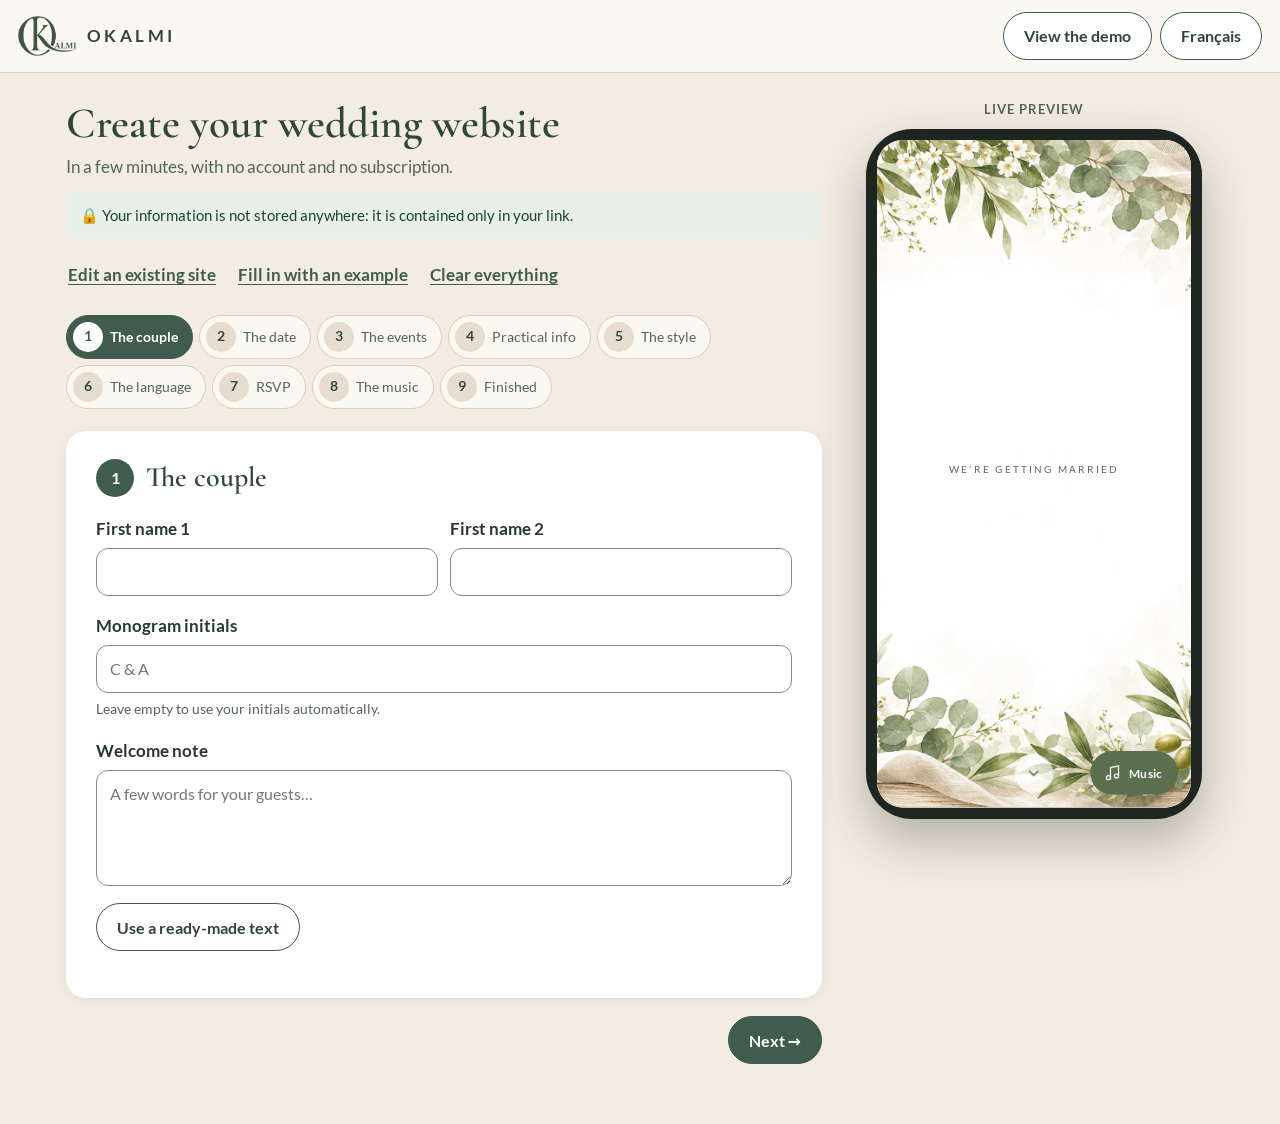
==== commit 9e38ab15: "Nouveau logo OKALMI (en-tete, accueil, erreur) et icone d'onglet Co-Authored-By: Claude Opus 5.5 <no" ====
--- a/creer.html
+++ b/creer.html
@@ -1,2 +1,2 @@
 <!doctype html><!-- (c) OKALMI. Tous droits réservés. -->
-<html lang="fr"><head><meta charset="utf-8"><meta name="viewport" content="width=device-width,initial-scale=1,viewport-fit=cover"><title>OKALMI – Créez votre site de mariage</title><meta name="description" content="Créez votre site de mariage en quelques minutes, sans compte ni abonnement."><meta name="robots" content="noindex,nofollow"><meta name="referrer" content="no-referrer"><meta http-equiv="Content-Security-Policy" content="default-src 'self'; img-src 'self' data: blob: https://res.cloudinary.com; style-src 'self' 'unsafe-inline'; script-src 'self'; connect-src 'self' https://api.cloudinary.com; media-src 'self'; frame-src 'self'; object-src 'none'; base-uri 'none'"><meta name="theme-color" content="#f3ece3"><link rel="icon" href="favicon.ico" sizes="any"><link rel="icon" type="image/png" sizes="64x64" href="img/okalmi.png"><link rel="apple-touch-icon" href="img/icon.png"><link rel="stylesheet" href="c.css?v=90b20d82"></head><body><div id="app"></div><noscript><p style="padding:2em;text-align:center">Cette page a besoin de JavaScript. / This page needs JavaScript.</p></noscript><script src="c.js?v=12cc2398"></script></body></html>+<html lang="fr"><head><meta charset="utf-8"><meta name="viewport" content="width=device-width,initial-scale=1,viewport-fit=cover"><title>OKALMI – Créez votre site de mariage</title><meta name="description" content="Créez votre site de mariage en quelques minutes, sans compte ni abonnement."><meta name="robots" content="noindex,nofollow"><meta name="referrer" content="no-referrer"><meta http-equiv="Content-Security-Policy" content="default-src 'self'; img-src 'self' data: blob: https://res.cloudinary.com; style-src 'self' 'unsafe-inline'; script-src 'self'; connect-src 'self' https://api.cloudinary.com; media-src 'self'; frame-src 'self'; object-src 'none'; base-uri 'none'"><meta name="theme-color" content="#f3ece3"><link rel="icon" href="favicon.ico" sizes="any"><link rel="icon" type="image/png" sizes="64x64" href="img/okalmi.png"><link rel="apple-touch-icon" href="img/icon.png"><link rel="stylesheet" href="c.css?v=c984c360"></head><body><div id="app"></div><noscript><p style="padding:2em;text-align:center">Cette page a besoin de JavaScript. / This page needs JavaScript.</p></noscript><script src="c.js?v=e4a2134a"></script></body></html>
--- a/c.css
+++ b/c.css
@@ -1,2 +1,2 @@
 /*! Site de mariage OKALMI — (c) OKALMI. Tous droits réservés. Reproduction, modification et réutilisation interdites sans accord écrit. Voir LICENSE. */
-@font-face{font-family:Allura;font-style:normal;font-weight:400;font-display:swap;src:url(fonts/allura-latin-ext-400-normal.woff2) format("woff2");unicode-range:U+0100-02BA,U+02BD-02C5,U+02C7-02CC,U+02CE-02D7,U+02DD-02FF,U+0304,U+0308,U+0329,U+1D00-1DBF,U+1E00-1E9F,U+1EF2-1EFF,U+2020,U+20A0-20AB,U+20AD-20C0,U+2113,U+2C60-2C7F,U+A720-A7FF}@font-face{font-family:Allura;font-style:normal;font-weight:400;font-display:swap;src:url(fonts/allura-latin-400-normal.woff2) format("woff2");unicode-range:U+0000-00FF,U+0131,U+0152-0153,U+02BB-02BC,U+02C6,U+02DA,U+02DC,U+0304,U+0308,U+0329,U+2000-206F,U+20AC,U+2122,U+2191,U+2193,U+2212,U+2215,U+FEFF,U+FFFD}@font-face{font-family:Cormorant Garamond;font-style:normal;font-weight:500;font-display:swap;src:url(fonts/cormorant-garamond-latin-ext-500-normal.woff2) format("woff2");unicode-range:U+0100-02BA,U+02BD-02C5,U+02C7-02CC,U+02CE-02D7,U+02DD-02FF,U+0304,U+0308,U+0329,U+1D00-1DBF,U+1E00-1E9F,U+1EF2-1EFF,U+2020,U+20A0-20AB,U+20AD-20C0,U+2113,U+2C60-2C7F,U+A720-A7FF}@font-face{font-family:Cormorant Garamond;font-style:normal;font-weight:500;font-display:swap;src:url(fonts/cormorant-garamond-latin-500-normal.woff2) format("woff2");unicode-range:U+0000-00FF,U+0131,U+0152-0153,U+02BB-02BC,U+02C6,U+02DA,U+02DC,U+0304,U+0308,U+0329,U+2000-206F,U+20AC,U+2122,U+2191,U+2193,U+2212,U+2215,U+FEFF,U+FFFD}@font-face{font-family:Cormorant Garamond;font-style:normal;font-weight:600;font-display:swap;src:url(fonts/cormorant-garamond-latin-ext-600-normal.woff2) format("woff2");unicode-range:U+0100-02BA,U+02BD-02C5,U+02C7-02CC,U+02CE-02D7,U+02DD-02FF,U+0304,U+0308,U+0329,U+1D00-1DBF,U+1E00-1E9F,U+1EF2-1EFF,U+2020,U+20A0-20AB,U+20AD-20C0,U+2113,U+2C60-2C7F,U+A720-A7FF}@font-face{font-family:Cormorant Garamond;font-style:normal;font-weight:600;font-display:swap;src:url(fonts/cormorant-garamond-latin-600-normal.woff2) format("woff2");unicode-range:U+0000-00FF,U+0131,U+0152-0153,U+02BB-02BC,U+02C6,U+02DA,U+02DC,U+0304,U+0308,U+0329,U+2000-206F,U+20AC,U+2122,U+2191,U+2193,U+2212,U+2215,U+FEFF,U+FFFD}@font-face{font-family:Lato;font-style:normal;font-weight:400;font-display:swap;src:url(fonts/lato-latin-ext-400-normal.woff2) format("woff2");unicode-range:U+0100-02BA,U+02BD-02C5,U+02C7-02CC,U+02CE-02D7,U+02DD-02FF,U+0304,U+0308,U+0329,U+1D00-1DBF,U+1E00-1E9F,U+1EF2-1EFF,U+2020,U+20A0-20AB,U+20AD-20C0,U+2113,U+2C60-2C7F,U+A720-A7FF}@font-face{font-family:Lato;font-style:normal;font-weight:400;font-display:swap;src:url(fonts/lato-latin-400-normal.woff2) format("woff2");unicode-range:U+0000-00FF,U+0131,U+0152-0153,U+02BB-02BC,U+02C6,U+02DA,U+02DC,U+0304,U+0308,U+0329,U+2000-206F,U+20AC,U+2122,U+2191,U+2193,U+2212,U+2215,U+FEFF,U+FFFD}@font-face{font-family:Lato;font-style:italic;font-weight:400;font-display:swap;src:url(fonts/lato-latin-ext-400-italic.woff2) format("woff2");unicode-range:U+0100-02BA,U+02BD-02C5,U+02C7-02CC,U+02CE-02D7,U+02DD-02FF,U+0304,U+0308,U+0329,U+1D00-1DBF,U+1E00-1E9F,U+1EF2-1EFF,U+2020,U+20A0-20AB,U+20AD-20C0,U+2113,U+2C60-2C7F,U+A720-A7FF}@font-face{font-family:Lato;font-style:italic;font-weight:400;font-display:swap;src:url(fonts/lato-latin-400-italic.woff2) format("woff2");unicode-range:U+0000-00FF,U+0131,U+0152-0153,U+02BB-02BC,U+02C6,U+02DA,U+02DC,U+0304,U+0308,U+0329,U+2000-206F,U+20AC,U+2122,U+2191,U+2193,U+2212,U+2215,U+FEFF,U+FFFD}@font-face{font-family:Lato;font-style:normal;font-weight:700;font-display:swap;src:url(fonts/lato-latin-ext-700-normal.woff2) format("woff2");unicode-range:U+0100-02BA,U+02BD-02C5,U+02C7-02CC,U+02CE-02D7,U+02DD-02FF,U+0304,U+0308,U+0329,U+1D00-1DBF,U+1E00-1E9F,U+1EF2-1EFF,U+2020,U+20A0-20AB,U+20AD-20C0,U+2113,U+2C60-2C7F,U+A720-A7FF}@font-face{font-family:Lato;font-style:normal;font-weight:700;font-display:swap;src:url(fonts/lato-latin-700-normal.woff2) format("woff2");unicode-range:U+0000-00FF,U+0131,U+0152-0153,U+02BB-02BC,U+02C6,U+02DA,U+02DC,U+0304,U+0308,U+0329,U+2000-206F,U+20AC,U+2122,U+2191,U+2193,U+2212,U+2215,U+FEFF,U+FFFD}@font-face{font-family:Playfair Display;font-style:normal;font-weight:400;font-display:swap;src:url(fonts/playfair-display-latin-ext-400-normal.woff2) format("woff2");unicode-range:U+0100-02BA,U+02BD-02C5,U+02C7-02CC,U+02CE-02D7,U+02DD-02FF,U+0304,U+0308,U+0329,U+1D00-1DBF,U+1E00-1E9F,U+1EF2-1EFF,U+2020,U+20A0-20AB,U+20AD-20C0,U+2113,U+2C60-2C7F,U+A720-A7FF}@font-face{font-family:Playfair Display;font-style:normal;font-weight:400;font-display:swap;src:url(fonts/playfair-display-latin-400-normal.woff2) format("woff2");unicode-range:U+0000-00FF,U+0131,U+0152-0153,U+02BB-02BC,U+02C6,U+02DA,U+02DC,U+0304,U+0308,U+0329,U+2000-206F,U+20AC,U+2122,U+2191,U+2193,U+2212,U+2215,U+FEFF,U+FFFD}@font-face{font-family:Playfair Display;font-style:italic;font-weight:400;font-display:swap;src:url(fonts/playfair-display-latin-ext-400-italic.woff2) format("woff2");unicode-range:U+0100-02BA,U+02BD-02C5,U+02C7-02CC,U+02CE-02D7,U+02DD-02FF,U+0304,U+0308,U+0329,U+1D00-1DBF,U+1E00-1E9F,U+1EF2-1EFF,U+2020,U+20A0-20AB,U+20AD-20C0,U+2113,U+2C60-2C7F,U+A720-A7FF}@font-face{font-family:Playfair Display;font-style:italic;font-weight:400;font-display:swap;src:url(fonts/playfair-display-latin-400-italic.woff2) format("woff2");unicode-range:U+0000-00FF,U+0131,U+0152-0153,U+02BB-02BC,U+02C6,U+02DA,U+02DC,U+0304,U+0308,U+0329,U+2000-206F,U+20AC,U+2122,U+2191,U+2193,U+2212,U+2215,U+FEFF,U+FFFD}@font-face{font-family:Playfair Display;font-style:normal;font-weight:500;font-display:swap;src:url(fonts/playfair-display-latin-ext-500-normal.woff2) format("woff2");unicode-range:U+0100-02BA,U+02BD-02C5,U+02C7-02CC,U+02CE-02D7,U+02DD-02FF,U+0304,U+0308,U+0329,U+1D00-1DBF,U+1E00-1E9F,U+1EF2-1EFF,U+2020,U+20A0-20AB,U+20AD-20C0,U+2113,U+2C60-2C7F,U+A720-A7FF}@font-face{font-family:Playfair Display;font-style:normal;font-weight:500;font-display:swap;src:url(fonts/playfair-display-latin-500-normal.woff2) format("woff2");unicode-range:U+0000-00FF,U+0131,U+0152-0153,U+02BB-02BC,U+02C6,U+02DA,U+02DC,U+0304,U+0308,U+0329,U+2000-206F,U+20AC,U+2122,U+2191,U+2193,U+2212,U+2215,U+FEFF,U+FFFD}@font-face{font-family:Playfair Display;font-style:italic;font-weight:500;font-display:swap;src:url(fonts/playfair-display-latin-ext-500-italic.woff2) format("woff2");unicode-range:U+0100-02BA,U+02BD-02C5,U+02C7-02CC,U+02CE-02D7,U+02DD-02FF,U+0304,U+0308,U+0329,U+1D00-1DBF,U+1E00-1E9F,U+1EF2-1EFF,U+2020,U+20A0-20AB,U+20AD-20C0,U+2113,U+2C60-2C7F,U+A720-A7FF}@font-face{font-family:Playfair Display;font-style:italic;font-weight:500;font-display:swap;src:url(fonts/playfair-display-latin-500-italic.woff2) format("woff2");unicode-range:U+0000-00FF,U+0131,U+0152-0153,U+02BB-02BC,U+02C6,U+02DA,U+02DC,U+0304,U+0308,U+0329,U+2000-206F,U+20AC,U+2122,U+2191,U+2193,U+2212,U+2215,U+FEFF,U+FFFD}@font-face{font-family:Playfair Display;font-style:normal;font-weight:600;font-display:swap;src:url(fonts/playfair-display-latin-ext-600-normal.woff2) format("woff2");unicode-range:U+0100-02BA,U+02BD-02C5,U+02C7-02CC,U+02CE-02D7,U+02DD-02FF,U+0304,U+0308,U+0329,U+1D00-1DBF,U+1E00-1E9F,U+1EF2-1EFF,U+2020,U+20A0-20AB,U+20AD-20C0,U+2113,U+2C60-2C7F,U+A720-A7FF}@font-face{font-family:Playfair Display;font-style:normal;font-weight:600;font-display:swap;src:url(fonts/playfair-display-latin-600-normal.woff2) format("woff2");unicode-range:U+0000-00FF,U+0131,U+0152-0153,U+02BB-02BC,U+02C6,U+02DA,U+02DC,U+0304,U+0308,U+0329,U+2000-206F,U+20AC,U+2122,U+2191,U+2193,U+2212,U+2215,U+FEFF,U+FFFD}@font-face{font-family:Jost;font-style:normal;font-weight:300;font-display:swap;src:url(fonts/jost-latin-ext-300-normal.woff2) format("woff2");unicode-range:U+0100-02BA,U+02BD-02C5,U+02C7-02CC,U+02CE-02D7,U+02DD-02FF,U+0304,U+0308,U+0329,U+1D00-1DBF,U+1E00-1E9F,U+1EF2-1EFF,U+2020,U+20A0-20AB,U+20AD-20C0,U+2113,U+2C60-2C7F,U+A720-A7FF}@font-face{font-family:Jost;font-style:normal;font-weight:300;font-display:swap;src:url(fonts/jost-latin-300-normal.woff2) format("woff2");unicode-range:U+0000-00FF,U+0131,U+0152-0153,U+02BB-02BC,U+02C6,U+02DA,U+02DC,U+0304,U+0308,U+0329,U+2000-206F,U+20AC,U+2122,U+2191,U+2193,U+2212,U+2215,U+FEFF,U+FFFD}@font-face{font-family:Jost;font-style:normal;font-weight:400;font-display:swap;src:url(fonts/jost-latin-ext-400-normal.woff2) format("woff2");unicode-range:U+0100-02BA,U+02BD-02C5,U+02C7-02CC,U+02CE-02D7,U+02DD-02FF,U+0304,U+0308,U+0329,U+1D00-1DBF,U+1E00-1E9F,U+1EF2-1EFF,U+2020,U+20A0-20AB,U+20AD-20C0,U+2113,U+2C60-2C7F,U+A720-A7FF}@font-face{font-family:Jost;font-style:normal;font-weight:400;font-display:swap;src:url(fonts/jost-latin-400-normal.woff2) format("woff2");unicode-range:U+0000-00FF,U+0131,U+0152-0153,U+02BB-02BC,U+02C6,U+02DA,U+02DC,U+0304,U+0308,U+0329,U+2000-206F,U+20AC,U+2122,U+2191,U+2193,U+2212,U+2215,U+FEFF,U+FFFD}@font-face{font-family:Jost;font-style:normal;font-weight:500;font-display:swap;src:url(fonts/jost-latin-ext-500-normal.woff2) format("woff2");unicode-range:U+0100-02BA,U+02BD-02C5,U+02C7-02CC,U+02CE-02D7,U+02DD-02FF,U+0304,U+0308,U+0329,U+1D00-1DBF,U+1E00-1E9F,U+1EF2-1EFF,U+2020,U+20A0-20AB,U+20AD-20C0,U+2113,U+2C60-2C7F,U+A720-A7FF}@font-face{font-family:Jost;font-style:normal;font-weight:500;font-display:swap;src:url(fonts/jost-latin-500-normal.woff2) format("woff2");unicode-range:U+0000-00FF,U+0131,U+0152-0153,U+02BB-02BC,U+02C6,U+02DA,U+02DC,U+0304,U+0308,U+0329,U+2000-206F,U+20AC,U+2122,U+2191,U+2193,U+2212,U+2215,U+FEFF,U+FFFD}@font-face{font-family:Jost;font-style:normal;font-weight:700;font-display:swap;src:url(fonts/jost-latin-ext-700-normal.woff2) format("woff2");unicode-range:U+0100-02BA,U+02BD-02C5,U+02C7-02CC,U+02CE-02D7,U+02DD-02FF,U+0304,U+0308,U+0329,U+1D00-1DBF,U+1E00-1E9F,U+1EF2-1EFF,U+2020,U+20A0-20AB,U+20AD-20C0,U+2113,U+2C60-2C7F,U+A720-A7FF}@font-face{font-family:Jost;font-style:normal;font-weight:700;font-display:swap;src:url(fonts/jost-latin-700-normal.woff2) format("woff2");unicode-range:U+0000-00FF,U+0131,U+0152-0153,U+02BB-02BC,U+02C6,U+02DA,U+02DC,U+0304,U+0308,U+0329,U+2000-206F,U+20AC,U+2122,U+2191,U+2193,U+2212,U+2215,U+FEFF,U+FFFD}@font-face{font-family:Pinyon Script;font-style:normal;font-weight:400;font-display:swap;src:url(fonts/pinyon-script-latin-ext-400-normal.woff2) format("woff2");unicode-range:U+0100-02BA,U+02BD-02C5,U+02C7-02CC,U+02CE-02D7,U+02DD-02FF,U+0304,U+0308,U+0329,U+1D00-1DBF,U+1E00-1E9F,U+1EF2-1EFF,U+2020,U+20A0-20AB,U+20AD-20C0,U+2113,U+2C60-2C7F,U+A720-A7FF}@font-face{font-family:Pinyon Script;font-style:normal;font-weight:400;font-display:swap;src:url(fonts/pinyon-script-latin-400-normal.woff2) format("woff2");unicode-range:U+0000-00FF,U+0131,U+0152-0153,U+02BB-02BC,U+02C6,U+02DA,U+02DC,U+0304,U+0308,U+0329,U+2000-206F,U+20AC,U+2122,U+2191,U+2193,U+2212,U+2215,U+FEFF,U+FFFD}@font-face{font-family:Cinzel;font-style:normal;font-weight:400;font-display:swap;src:url(fonts/cinzel-latin-ext-400-normal.woff2) format("woff2");unicode-range:U+0100-02BA,U+02BD-02C5,U+02C7-02CC,U+02CE-02D7,U+02DD-02FF,U+0304,U+0308,U+0329,U+1D00-1DBF,U+1E00-1E9F,U+1EF2-1EFF,U+2020,U+20A0-20AB,U+20AD-20C0,U+2113,U+2C60-2C7F,U+A720-A7FF}@font-face{font-family:Cinzel;font-style:normal;font-weight:400;font-display:swap;src:url(fonts/cinzel-latin-400-normal.woff2) format("woff2");unicode-range:U+0000-00FF,U+0131,U+0152-0153,U+02BB-02BC,U+02C6,U+02DA,U+02DC,U+0304,U+0308,U+0329,U+2000-206F,U+20AC,U+2122,U+2191,U+2193,U+2212,U+2215,U+FEFF,U+FFFD}@font-face{font-family:Cinzel;font-style:normal;font-weight:500;font-display:swap;src:url(fonts/cinzel-latin-ext-500-normal.woff2) format("woff2");unicode-range:U+0100-02BA,U+02BD-02C5,U+02C7-02CC,U+02CE-02D7,U+02DD-02FF,U+0304,U+0308,U+0329,U+1D00-1DBF,U+1E00-1E9F,U+1EF2-1EFF,U+2020,U+20A0-20AB,U+20AD-20C0,U+2113,U+2C60-2C7F,U+A720-A7FF}@font-face{font-family:Cinzel;font-style:normal;font-weight:500;font-display:swap;src:url(fonts/cinzel-latin-500-normal.woff2) format("woff2");unicode-range:U+0000-00FF,U+0131,U+0152-0153,U+02BB-02BC,U+02C6,U+02DA,U+02DC,U+0304,U+0308,U+0329,U+2000-206F,U+20AC,U+2122,U+2191,U+2193,U+2212,U+2215,U+FEFF,U+FFFD}@font-face{font-family:Cinzel;font-style:normal;font-weight:600;font-display:swap;src:url(fonts/cinzel-latin-ext-600-normal.woff2) format("woff2");unicode-range:U+0100-02BA,U+02BD-02C5,U+02C7-02CC,U+02CE-02D7,U+02DD-02FF,U+0304,U+0308,U+0329,U+1D00-1DBF,U+1E00-1E9F,U+1EF2-1EFF,U+2020,U+20A0-20AB,U+20AD-20C0,U+2113,U+2C60-2C7F,U+A720-A7FF}@font-face{font-family:Cinzel;font-style:normal;font-weight:600;font-display:swap;src:url(fonts/cinzel-latin-600-normal.woff2) format("woff2");unicode-range:U+0000-00FF,U+0131,U+0152-0153,U+02BB-02BC,U+02C6,U+02DA,U+02DC,U+0304,U+0308,U+0329,U+2000-206F,U+20AC,U+2122,U+2191,U+2193,U+2212,U+2215,U+FEFF,U+FFFD}@font-face{font-family:EB Garamond;font-style:normal;font-weight:400;font-display:swap;src:url(fonts/eb-garamond-latin-ext-400-normal.woff2) format("woff2");unicode-range:U+0100-02BA,U+02BD-02C5,U+02C7-02CC,U+02CE-02D7,U+02DD-02FF,U+0304,U+0308,U+0329,U+1D00-1DBF,U+1E00-1E9F,U+1EF2-1EFF,U+2020,U+20A0-20AB,U+20AD-20C0,U+2113,U+2C60-2C7F,U+A720-A7FF}@font-face{font-family:EB Garamond;font-style:normal;font-weight:400;font-display:swap;src:url(fonts/eb-garamond-latin-400-normal.woff2) format("woff2");unicode-range:U+0000-00FF,U+0131,U+0152-0153,U+02BB-02BC,U+02C6,U+02DA,U+02DC,U+0304,U+0308,U+0329,U+2000-206F,U+20AC,U+2122,U+2191,U+2193,U+2212,U+2215,U+FEFF,U+FFFD}@font-face{font-family:EB Garamond;font-style:italic;font-weight:400;font-display:swap;src:url(fonts/eb-garamond-latin-ext-400-italic.woff2) format("woff2");unicode-range:U+0100-02BA,U+02BD-02C5,U+02C7-02CC,U+02CE-02D7,U+02DD-02FF,U+0304,U+0308,U+0329,U+1D00-1DBF,U+1E00-1E9F,U+1EF2-1EFF,U+2020,U+20A0-20AB,U+20AD-20C0,U+2113,U+2C60-2C7F,U+A720-A7FF}@font-face{font-family:EB Garamond;font-style:italic;font-weight:400;font-display:swap;src:url(fonts/eb-garamond-latin-400-italic.woff2) format("woff2");unicode-range:U+0000-00FF,U+0131,U+0152-0153,U+02BB-02BC,U+02C6,U+02DA,U+02DC,U+0304,U+0308,U+0329,U+2000-206F,U+20AC,U+2122,U+2191,U+2193,U+2212,U+2215,U+FEFF,U+FFFD}@font-face{font-family:EB Garamond;font-style:normal;font-weight:700;font-display:swap;src:url(fonts/eb-garamond-latin-ext-700-normal.woff2) format("woff2");unicode-range:U+0100-02BA,U+02BD-02C5,U+02C7-02CC,U+02CE-02D7,U+02DD-02FF,U+0304,U+0308,U+0329,U+1D00-1DBF,U+1E00-1E9F,U+1EF2-1EFF,U+2020,U+20A0-20AB,U+20AD-20C0,U+2113,U+2C60-2C7F,U+A720-A7FF}@font-face{font-family:EB Garamond;font-style:normal;font-weight:700;font-display:swap;src:url(fonts/eb-garamond-latin-700-normal.woff2) format("woff2");unicode-range:U+0000-00FF,U+0131,U+0152-0153,U+02BB-02BC,U+02C6,U+02DA,U+02DC,U+0304,U+0308,U+0329,U+2000-206F,U+20AC,U+2122,U+2191,U+2193,U+2212,U+2215,U+FEFF,U+FFFD}@font-face{font-family:Yeseva One;font-style:normal;font-weight:400;font-display:swap;src:url(fonts/yeseva-one-latin-ext-400-normal.woff2) format("woff2");unicode-range:U+0100-02BA,U+02BD-02C5,U+02C7-02CC,U+02CE-02D7,U+02DD-02FF,U+0304,U+0308,U+0329,U+1D00-1DBF,U+1E00-1E9F,U+1EF2-1EFF,U+2020,U+20A0-20AB,U+20AD-20C0,U+2113,U+2C60-2C7F,U+A720-A7FF}@font-face{font-family:Yeseva One;font-style:normal;font-weight:400;font-display:swap;src:url(fonts/yeseva-one-latin-400-normal.woff2) format("woff2");unicode-range:U+0000-00FF,U+0131,U+0152-0153,U+02BB-02BC,U+02C6,U+02DA,U+02DC,U+0304,U+0308,U+0329,U+2000-206F,U+20AC,U+2122,U+2191,U+2193,U+2212,U+2215,U+FEFF,U+FFFD}@font-face{font-family:Marcellus;font-style:normal;font-weight:400;font-display:swap;src:url(fonts/marcellus-latin-ext-400-normal.woff2) format("woff2");unicode-range:U+0100-02BA,U+02BD-02C5,U+02C7-02CC,U+02CE-02D7,U+02DD-02FF,U+0304,U+0308,U+0329,U+1D00-1DBF,U+1E00-1E9F,U+1EF2-1EFF,U+2020,U+20A0-20AB,U+20AD-20C0,U+2113,U+2C60-2C7F,U+A720-A7FF}@font-face{font-family:Marcellus;font-style:normal;font-weight:400;font-display:swap;src:url(fonts/marcellus-latin-400-normal.woff2) format("woff2");unicode-range:U+0000-00FF,U+0131,U+0152-0153,U+02BB-02BC,U+02C6,U+02DA,U+02DC,U+0304,U+0308,U+0329,U+2000-206F,U+20AC,U+2122,U+2191,U+2193,U+2212,U+2215,U+FEFF,U+FFFD}*,*:before,*:after{box-sizing:border-box}html{-webkit-text-size-adjust:100%}body{margin:0;background:#f3ece3;color:#26382f;font:400 17px/1.6 Lato,system-ui,-apple-system,Segoe UI,sans-serif;-webkit-font-smoothing:antialiased;--g:#3f5c4e;--gd:#2f463b;--line:#d8cdbf;--mute:#55655c}img{max-width:100%;display:block}button,input,select,textarea{font:inherit;color:inherit}:focus-visible{outline:3px solid #1f6f4d;outline-offset:2px;border-radius:6px}.vh{position:absolute;width:1px;height:1px;opacity:0;overflow:hidden}.top{display:flex;align-items:center;justify-content:space-between;gap:12px;padding:12px 18px;background:#fbf7f1;border-bottom:1px solid var(--line)}.brand{display:flex;align-items:center;gap:10px;color:var(--gd);text-decoration:none;font-weight:700;letter-spacing:.2em}.brand img{border-radius:50%}.top-act{display:flex;gap:8px;flex-wrap:wrap;justify-content:flex-end}.wrap{display:grid;grid-template-columns:minmax(0,1fr);gap:32px;max-width:1180px;margin:0 auto;padding:26px 16px 110px}h1{margin:0 0 4px;font:600 clamp(2rem,6vw,2.7rem)/1.15 "Cormorant Garamond",serif;color:var(--gd)}.sub{margin:0 0 12px;font-size:1.08rem;color:var(--mute)}.priv{margin:0 0 14px;padding:11px 14px;border-radius:12px;background:#e6efe8;color:#22402f;font-size:.95rem}.tools{display:flex;flex-wrap:wrap;gap:4px 18px;margin-bottom:14px}.lk{min-height:44px;padding:8px 2px;border:0;background:none;color:var(--g);font-weight:700;text-decoration:underline;text-underline-offset:3px;cursor:pointer}.loadbox{margin-bottom:16px;padding:16px;border:1px solid var(--line);border-radius:16px;background:#fff}.notice{margin:0 0 14px;padding:11px 14px;border-radius:12px;background:#fff6d9;color:#5a4300;font-weight:700}.notice.bad{background:#fbe6e6;color:#8f1717}.nav{display:flex;gap:6px;margin:0 -16px 14px;padding:4px 16px 8px;overflow-x:auto;scrollbar-width:thin}.st{flex:none;display:flex;align-items:center;gap:7px;min-height:44px;padding:6px 14px 6px 6px;border:1px solid var(--line);border-radius:999px;background:#fbf7f1;color:var(--mute);font-size:.9rem;cursor:pointer;white-space:nowrap}.st b{display:grid;place-items:center;width:30px;height:30px;border-radius:50%;background:#e6ddd0;color:var(--gd);font-size:.85rem}.st.on{background:var(--g);border-color:var(--g);color:#fff;font-weight:700}.st.on b{background:#fff;color:var(--g)}.card{padding:22px 18px 26px;border-radius:20px;background:#fff;box-shadow:0 2px 14px #3c321e12}.card h2{display:flex;align-items:center;gap:12px;margin:0 0 18px;font:600 1.75rem/1.2 Cormorant Garamond,serif;color:var(--gd)}.card h2 span{display:grid;place-items:center;flex:none;width:38px;height:38px;border-radius:50%;background:var(--g);color:#fff;font:700 1rem Lato,sans-serif}.card h3{margin:0 0 8px;font:600 1.5rem Cormorant Garamond,serif;color:var(--gd)}.f{display:block;min-width:0;margin:0 0 16px;padding:0;border:0}.f-l{display:block;margin:0 0 6px;padding:0;font-weight:700}.f small,.box>small{display:block;margin-top:5px;font-size:.88rem;color:var(--mute)}input[type=text],input[type=date],input[type=time],input[type=tel],input[type=email],input[type=url],select,textarea{display:block;width:100%;min-height:48px;padding:11px 13px;border:1px solid #84918a;border-radius:12px;background:#fff;font-size:16px;line-height:1.45}textarea{resize:vertical}input::placeholder,textarea::placeholder{color:#6f7b75;opacity:1}.g2{display:grid;grid-template-columns:1fr 1fr;gap:0 12px}.note{margin:0 0 16px;padding:10px 14px;border-inline-start:3px solid #b9c9bd;background:#f6f3ee;border-radius:0 10px 10px 0;font-size:.94rem;color:#3d4d44}.f2{margin:-8px 0 16px;padding:8px 10px 10px;border-radius:0 0 12px 12px;background:#eef3f8}.f2 .f-l{font-size:.86rem;font-weight:400;color:#33475b}.binote p{margin:0 0 10px}.row>div>.f2{margin-top:-8px}.row input[data-cm2]{flex:1;min-width:0}.note.warn{border-color:#d9a514;background:#fff6d9;color:#5a4300}.empty{padding:22px;border:1px dashed var(--line);border-radius:14px;text-align:center;color:var(--mute)}.chips{display:flex;flex-wrap:wrap;gap:8px;margin-bottom:20px}.chip{min-height:44px;padding:8px 14px;border:1px solid var(--g);border-radius:999px;background:#fff;color:var(--gd);font-size:.92rem;font-weight:700;cursor:pointer}.chip:hover{background:#e6efe8}.box{position:relative;min-width:0;margin:0 0 18px;padding:16px 14px 6px;border:1px solid var(--line);border-radius:16px;background:#fdfbf8}.box legend{padding:0 8px;font:600 1.25rem Cormorant Garamond,serif;color:var(--gd)}.box-act{display:flex;justify-content:flex-end;gap:6px;margin:-6px 0 6px}.box>.b{margin-bottom:12px}.ib{width:44px;height:44px;flex:none;border:1px solid var(--line);border-radius:12px;background:#fff;cursor:pointer;font-size:1.05rem}.ib:disabled{opacity:.35;cursor:default}.ib-x{color:#8f1717}.row{display:flex;gap:8px;align-items:flex-start;margin-bottom:10px;padding-bottom:4px;border-bottom:1px dashed var(--line)}.row>div,.row>input{flex:1;min-width:0}.row>.ib{margin-top:30px}.row>input+.ib{margin-top:2px}.b{display:inline-flex;align-items:center;justify-content:center;gap:8px;min-height:48px;padding:10px 20px;border:1px solid var(--g);border-radius:999px;font-weight:700;font-size:1rem;line-height:1.2;text-decoration:none;cursor:pointer;text-align:center}.b-p{background:var(--g);color:#fff}.b-p:hover{background:var(--gd)}.b-s{background:#fff;color:var(--gd)}.b-s:hover{background:#e6efe8}.b-wa{background:#0e7a45;border-color:#0e7a45;color:#fff}.pn{display:flex;align-items:center;justify-content:space-between;gap:10px;margin-top:18px}.savedtag{font-size:.82rem;color:var(--mute);text-align:center}.styles{display:grid;grid-template-columns:repeat(auto-fill,minmax(104px,1fr));gap:10px;margin-bottom:20px}.sty,.il{position:relative;padding:0;border:3px solid transparent;border-radius:14px;background:#fff;overflow:hidden;cursor:pointer;box-shadow:0 0 0 1px var(--line)}.sty img,.il img{width:100%;height:auto;aspect-ratio:2/3;object-fit:cover}.sty span,.il span{display:block;padding:7px 4px;font-size:.88rem;font-weight:700;line-height:1.2}.sty.on,.il.on{border-color:var(--g);box-shadow:0 4px 14px #283c3240}.sty.on:after,.il.on:after{content:"\2713";position:absolute;top:6px;inset-inline-end:6px;display:grid;place-items:center;width:28px;height:28px;border-radius:50%;background:var(--g);color:#fff;font-weight:700}.illus{display:grid;grid-template-columns:repeat(auto-fill,minmax(88px,1fr));gap:10px}.il span{font-size:.78rem;font-weight:400}.colr{display:flex;align-items:center;gap:12px;flex-wrap:wrap}input[type=color]{width:64px;height:48px;padding:3px;border:1px solid #84918a;border-radius:12px;background:#fff;cursor:pointer}.photo{display:flex;gap:14px;align-items:center;margin-bottom:10px}.photo img{width:84px;height:112px;object-fit:cover;border-radius:12px}.vend{background:#f1f5f1;border-color:#c9d8cd;padding-bottom:14px}.vend .chips{margin-bottom:8px}.vmsg{margin:0 0 8px;padding:9px 12px;border-radius:10px;background:#fbe6e6;color:#8f1717;font-weight:700}.vend>small{margin-top:4px}.phq{margin:6px 0 0;font-size:.88rem;color:var(--mute)}.msg{margin:8px 0 0;font-size:.92rem;font-weight:700;color:var(--g);min-height:1.2em}.rds,.cks{display:grid;gap:8px}.cks-2{grid-template-columns:1fr 1fr;margin-bottom:16px}.rd,.ck{position:relative;display:block;cursor:pointer}.rd input,.ck input{position:absolute;top:15px;inset-inline-start:14px;width:20px;height:20px;margin:0;accent-color:var(--g)}.rd>span,.ck>span{display:flex;align-items:center;justify-content:space-between;flex-wrap:wrap;gap:8px;min-height:50px;padding:8px 12px;padding-inline-start:46px;border:1px solid var(--line);border-radius:12px;background:#fff}.rd input:checked+span,.ck input:checked+span{border-color:var(--g);background:#eef4ef;font-weight:700}.ck{margin-bottom:12px}.cks .ck{margin:0}.play{position:relative;z-index:1;min-height:40px;padding:6px 14px;font-size:.9rem}.todo ul{list-style:none;margin:0;padding:0;display:grid;gap:10px}.todo li{display:flex;align-items:center;justify-content:space-between;gap:10px;padding:10px 14px;border-radius:12px;background:#fff6d9;color:#5a4300;font-weight:700}.url{font:400 .85rem/1.45 ui-monospace,Consolas,monospace;word-break:break-all;background:#f6f3ee;margin-top:8px}.acts{display:flex;flex-wrap:wrap;gap:8px;margin:12px 0}.len{margin:0 0 10px;font-size:.86rem;color:var(--mute)}.qr{margin:12px 0;padding:10px;width:max-content;max-width:100%;border:1px solid var(--line);border-radius:14px;background:#fff}.qr img{width:220px;height:220px;image-rendering:pixelated}.warnbox{background:#fff6d9;border-color:#ecd28a;padding-bottom:12px}.warnbox p{margin:0 0 6px}.done .box{padding-top:14px}.pv{display:none}.pv-t{margin:0 0 10px;text-align:center;font-weight:700;color:var(--mute);letter-spacing:.08em;text-transform:uppercase;font-size:.8rem}.phone{position:relative;width:336px;height:690px;margin:0 auto;padding:11px;border-radius:46px;background:#1f2622;box-shadow:0 22px 50px #1e281e4d}.phone iframe{width:390px;height:829px;border:0;border-radius:32px;background:#fff;transform:scale(.8051);transform-origin:0 0}.pv-x{display:none}.pv-btn{position:fixed;z-index:30;bottom:calc(14px + env(safe-area-inset-bottom));inset-inline-end:14px;box-shadow:0 8px 24px #1e281e59}.pv-open{overflow:hidden}.pv-open .pv{display:flex;flex-direction:column;position:fixed;inset:0;z-index:40;background:#f3ece3}.pv-open .pv-t{display:none}.pv-open .phone{flex:1;width:100%;height:auto;padding:0;border-radius:0;box-shadow:none;background:#fff}.pv-open .phone iframe{width:100%;height:100%;border-radius:0;transform:none}.pv-open .pv-x{display:flex;margin:10px auto calc(10px + env(safe-area-inset-bottom))}@media(max-width:520px){.g2{grid-template-columns:1fr}.top{padding:10px 12px}.brand span{display:none}.top-act{flex-wrap:nowrap}.top-act .b{padding:8px 12px;font-size:.84rem;min-height:44px}}@media(min-width:1040px){.wrap{grid-template-columns:minmax(0,1fr) 360px;padding-bottom:60px}.card{padding:28px 30px 30px}.pv{display:block;position:sticky;top:18px;align-self:start}.pv-btn{display:none}.nav{flex-wrap:wrap;overflow:visible;margin:0 0 14px;padding:4px 0 8px}}@media(prefers-reduced-motion:reduce){*{scroll-behavior:auto!important}}
+@font-face{font-family:Allura;font-style:normal;font-weight:400;font-display:swap;src:url(fonts/allura-latin-ext-400-normal.woff2) format("woff2");unicode-range:U+0100-02BA,U+02BD-02C5,U+02C7-02CC,U+02CE-02D7,U+02DD-02FF,U+0304,U+0308,U+0329,U+1D00-1DBF,U+1E00-1E9F,U+1EF2-1EFF,U+2020,U+20A0-20AB,U+20AD-20C0,U+2113,U+2C60-2C7F,U+A720-A7FF}@font-face{font-family:Allura;font-style:normal;font-weight:400;font-display:swap;src:url(fonts/allura-latin-400-normal.woff2) format("woff2");unicode-range:U+0000-00FF,U+0131,U+0152-0153,U+02BB-02BC,U+02C6,U+02DA,U+02DC,U+0304,U+0308,U+0329,U+2000-206F,U+20AC,U+2122,U+2191,U+2193,U+2212,U+2215,U+FEFF,U+FFFD}@font-face{font-family:Cormorant Garamond;font-style:normal;font-weight:500;font-display:swap;src:url(fonts/cormorant-garamond-latin-ext-500-normal.woff2) format("woff2");unicode-range:U+0100-02BA,U+02BD-02C5,U+02C7-02CC,U+02CE-02D7,U+02DD-02FF,U+0304,U+0308,U+0329,U+1D00-1DBF,U+1E00-1E9F,U+1EF2-1EFF,U+2020,U+20A0-20AB,U+20AD-20C0,U+2113,U+2C60-2C7F,U+A720-A7FF}@font-face{font-family:Cormorant Garamond;font-style:normal;font-weight:500;font-display:swap;src:url(fonts/cormorant-garamond-latin-500-normal.woff2) format("woff2");unicode-range:U+0000-00FF,U+0131,U+0152-0153,U+02BB-02BC,U+02C6,U+02DA,U+02DC,U+0304,U+0308,U+0329,U+2000-206F,U+20AC,U+2122,U+2191,U+2193,U+2212,U+2215,U+FEFF,U+FFFD}@font-face{font-family:Cormorant Garamond;font-style:normal;font-weight:600;font-display:swap;src:url(fonts/cormorant-garamond-latin-ext-600-normal.woff2) format("woff2");unicode-range:U+0100-02BA,U+02BD-02C5,U+02C7-02CC,U+02CE-02D7,U+02DD-02FF,U+0304,U+0308,U+0329,U+1D00-1DBF,U+1E00-1E9F,U+1EF2-1EFF,U+2020,U+20A0-20AB,U+20AD-20C0,U+2113,U+2C60-2C7F,U+A720-A7FF}@font-face{font-family:Cormorant Garamond;font-style:normal;font-weight:600;font-display:swap;src:url(fonts/cormorant-garamond-latin-600-normal.woff2) format("woff2");unicode-range:U+0000-00FF,U+0131,U+0152-0153,U+02BB-02BC,U+02C6,U+02DA,U+02DC,U+0304,U+0308,U+0329,U+2000-206F,U+20AC,U+2122,U+2191,U+2193,U+2212,U+2215,U+FEFF,U+FFFD}@font-face{font-family:Lato;font-style:normal;font-weight:400;font-display:swap;src:url(fonts/lato-latin-ext-400-normal.woff2) format("woff2");unicode-range:U+0100-02BA,U+02BD-02C5,U+02C7-02CC,U+02CE-02D7,U+02DD-02FF,U+0304,U+0308,U+0329,U+1D00-1DBF,U+1E00-1E9F,U+1EF2-1EFF,U+2020,U+20A0-20AB,U+20AD-20C0,U+2113,U+2C60-2C7F,U+A720-A7FF}@font-face{font-family:Lato;font-style:normal;font-weight:400;font-display:swap;src:url(fonts/lato-latin-400-normal.woff2) format("woff2");unicode-range:U+0000-00FF,U+0131,U+0152-0153,U+02BB-02BC,U+02C6,U+02DA,U+02DC,U+0304,U+0308,U+0329,U+2000-206F,U+20AC,U+2122,U+2191,U+2193,U+2212,U+2215,U+FEFF,U+FFFD}@font-face{font-family:Lato;font-style:italic;font-weight:400;font-display:swap;src:url(fonts/lato-latin-ext-400-italic.woff2) format("woff2");unicode-range:U+0100-02BA,U+02BD-02C5,U+02C7-02CC,U+02CE-02D7,U+02DD-02FF,U+0304,U+0308,U+0329,U+1D00-1DBF,U+1E00-1E9F,U+1EF2-1EFF,U+2020,U+20A0-20AB,U+20AD-20C0,U+2113,U+2C60-2C7F,U+A720-A7FF}@font-face{font-family:Lato;font-style:italic;font-weight:400;font-display:swap;src:url(fonts/lato-latin-400-italic.woff2) format("woff2");unicode-range:U+0000-00FF,U+0131,U+0152-0153,U+02BB-02BC,U+02C6,U+02DA,U+02DC,U+0304,U+0308,U+0329,U+2000-206F,U+20AC,U+2122,U+2191,U+2193,U+2212,U+2215,U+FEFF,U+FFFD}@font-face{font-family:Lato;font-style:normal;font-weight:700;font-display:swap;src:url(fonts/lato-latin-ext-700-normal.woff2) format("woff2");unicode-range:U+0100-02BA,U+02BD-02C5,U+02C7-02CC,U+02CE-02D7,U+02DD-02FF,U+0304,U+0308,U+0329,U+1D00-1DBF,U+1E00-1E9F,U+1EF2-1EFF,U+2020,U+20A0-20AB,U+20AD-20C0,U+2113,U+2C60-2C7F,U+A720-A7FF}@font-face{font-family:Lato;font-style:normal;font-weight:700;font-display:swap;src:url(fonts/lato-latin-700-normal.woff2) format("woff2");unicode-range:U+0000-00FF,U+0131,U+0152-0153,U+02BB-02BC,U+02C6,U+02DA,U+02DC,U+0304,U+0308,U+0329,U+2000-206F,U+20AC,U+2122,U+2191,U+2193,U+2212,U+2215,U+FEFF,U+FFFD}@font-face{font-family:Playfair Display;font-style:normal;font-weight:400;font-display:swap;src:url(fonts/playfair-display-latin-ext-400-normal.woff2) format("woff2");unicode-range:U+0100-02BA,U+02BD-02C5,U+02C7-02CC,U+02CE-02D7,U+02DD-02FF,U+0304,U+0308,U+0329,U+1D00-1DBF,U+1E00-1E9F,U+1EF2-1EFF,U+2020,U+20A0-20AB,U+20AD-20C0,U+2113,U+2C60-2C7F,U+A720-A7FF}@font-face{font-family:Playfair Display;font-style:normal;font-weight:400;font-display:swap;src:url(fonts/playfair-display-latin-400-normal.woff2) format("woff2");unicode-range:U+0000-00FF,U+0131,U+0152-0153,U+02BB-02BC,U+02C6,U+02DA,U+02DC,U+0304,U+0308,U+0329,U+2000-206F,U+20AC,U+2122,U+2191,U+2193,U+2212,U+2215,U+FEFF,U+FFFD}@font-face{font-family:Playfair Display;font-style:italic;font-weight:400;font-display:swap;src:url(fonts/playfair-display-latin-ext-400-italic.woff2) format("woff2");unicode-range:U+0100-02BA,U+02BD-02C5,U+02C7-02CC,U+02CE-02D7,U+02DD-02FF,U+0304,U+0308,U+0329,U+1D00-1DBF,U+1E00-1E9F,U+1EF2-1EFF,U+2020,U+20A0-20AB,U+20AD-20C0,U+2113,U+2C60-2C7F,U+A720-A7FF}@font-face{font-family:Playfair Display;font-style:italic;font-weight:400;font-display:swap;src:url(fonts/playfair-display-latin-400-italic.woff2) format("woff2");unicode-range:U+0000-00FF,U+0131,U+0152-0153,U+02BB-02BC,U+02C6,U+02DA,U+02DC,U+0304,U+0308,U+0329,U+2000-206F,U+20AC,U+2122,U+2191,U+2193,U+2212,U+2215,U+FEFF,U+FFFD}@font-face{font-family:Playfair Display;font-style:normal;font-weight:500;font-display:swap;src:url(fonts/playfair-display-latin-ext-500-normal.woff2) format("woff2");unicode-range:U+0100-02BA,U+02BD-02C5,U+02C7-02CC,U+02CE-02D7,U+02DD-02FF,U+0304,U+0308,U+0329,U+1D00-1DBF,U+1E00-1E9F,U+1EF2-1EFF,U+2020,U+20A0-20AB,U+20AD-20C0,U+2113,U+2C60-2C7F,U+A720-A7FF}@font-face{font-family:Playfair Display;font-style:normal;font-weight:500;font-display:swap;src:url(fonts/playfair-display-latin-500-normal.woff2) format("woff2");unicode-range:U+0000-00FF,U+0131,U+0152-0153,U+02BB-02BC,U+02C6,U+02DA,U+02DC,U+0304,U+0308,U+0329,U+2000-206F,U+20AC,U+2122,U+2191,U+2193,U+2212,U+2215,U+FEFF,U+FFFD}@font-face{font-family:Playfair Display;font-style:italic;font-weight:500;font-display:swap;src:url(fonts/playfair-display-latin-ext-500-italic.woff2) format("woff2");unicode-range:U+0100-02BA,U+02BD-02C5,U+02C7-02CC,U+02CE-02D7,U+02DD-02FF,U+0304,U+0308,U+0329,U+1D00-1DBF,U+1E00-1E9F,U+1EF2-1EFF,U+2020,U+20A0-20AB,U+20AD-20C0,U+2113,U+2C60-2C7F,U+A720-A7FF}@font-face{font-family:Playfair Display;font-style:italic;font-weight:500;font-display:swap;src:url(fonts/playfair-display-latin-500-italic.woff2) format("woff2");unicode-range:U+0000-00FF,U+0131,U+0152-0153,U+02BB-02BC,U+02C6,U+02DA,U+02DC,U+0304,U+0308,U+0329,U+2000-206F,U+20AC,U+2122,U+2191,U+2193,U+2212,U+2215,U+FEFF,U+FFFD}@font-face{font-family:Playfair Display;font-style:normal;font-weight:600;font-display:swap;src:url(fonts/playfair-display-latin-ext-600-normal.woff2) format("woff2");unicode-range:U+0100-02BA,U+02BD-02C5,U+02C7-02CC,U+02CE-02D7,U+02DD-02FF,U+0304,U+0308,U+0329,U+1D00-1DBF,U+1E00-1E9F,U+1EF2-1EFF,U+2020,U+20A0-20AB,U+20AD-20C0,U+2113,U+2C60-2C7F,U+A720-A7FF}@font-face{font-family:Playfair Display;font-style:normal;font-weight:600;font-display:swap;src:url(fonts/playfair-display-latin-600-normal.woff2) format("woff2");unicode-range:U+0000-00FF,U+0131,U+0152-0153,U+02BB-02BC,U+02C6,U+02DA,U+02DC,U+0304,U+0308,U+0329,U+2000-206F,U+20AC,U+2122,U+2191,U+2193,U+2212,U+2215,U+FEFF,U+FFFD}@font-face{font-family:Jost;font-style:normal;font-weight:300;font-display:swap;src:url(fonts/jost-latin-ext-300-normal.woff2) format("woff2");unicode-range:U+0100-02BA,U+02BD-02C5,U+02C7-02CC,U+02CE-02D7,U+02DD-02FF,U+0304,U+0308,U+0329,U+1D00-1DBF,U+1E00-1E9F,U+1EF2-1EFF,U+2020,U+20A0-20AB,U+20AD-20C0,U+2113,U+2C60-2C7F,U+A720-A7FF}@font-face{font-family:Jost;font-style:normal;font-weight:300;font-display:swap;src:url(fonts/jost-latin-300-normal.woff2) format("woff2");unicode-range:U+0000-00FF,U+0131,U+0152-0153,U+02BB-02BC,U+02C6,U+02DA,U+02DC,U+0304,U+0308,U+0329,U+2000-206F,U+20AC,U+2122,U+2191,U+2193,U+2212,U+2215,U+FEFF,U+FFFD}@font-face{font-family:Jost;font-style:normal;font-weight:400;font-display:swap;src:url(fonts/jost-latin-ext-400-normal.woff2) format("woff2");unicode-range:U+0100-02BA,U+02BD-02C5,U+02C7-02CC,U+02CE-02D7,U+02DD-02FF,U+0304,U+0308,U+0329,U+1D00-1DBF,U+1E00-1E9F,U+1EF2-1EFF,U+2020,U+20A0-20AB,U+20AD-20C0,U+2113,U+2C60-2C7F,U+A720-A7FF}@font-face{font-family:Jost;font-style:normal;font-weight:400;font-display:swap;src:url(fonts/jost-latin-400-normal.woff2) format("woff2");unicode-range:U+0000-00FF,U+0131,U+0152-0153,U+02BB-02BC,U+02C6,U+02DA,U+02DC,U+0304,U+0308,U+0329,U+2000-206F,U+20AC,U+2122,U+2191,U+2193,U+2212,U+2215,U+FEFF,U+FFFD}@font-face{font-family:Jost;font-style:normal;font-weight:500;font-display:swap;src:url(fonts/jost-latin-ext-500-normal.woff2) format("woff2");unicode-range:U+0100-02BA,U+02BD-02C5,U+02C7-02CC,U+02CE-02D7,U+02DD-02FF,U+0304,U+0308,U+0329,U+1D00-1DBF,U+1E00-1E9F,U+1EF2-1EFF,U+2020,U+20A0-20AB,U+20AD-20C0,U+2113,U+2C60-2C7F,U+A720-A7FF}@font-face{font-family:Jost;font-style:normal;font-weight:500;font-display:swap;src:url(fonts/jost-latin-500-normal.woff2) format("woff2");unicode-range:U+0000-00FF,U+0131,U+0152-0153,U+02BB-02BC,U+02C6,U+02DA,U+02DC,U+0304,U+0308,U+0329,U+2000-206F,U+20AC,U+2122,U+2191,U+2193,U+2212,U+2215,U+FEFF,U+FFFD}@font-face{font-family:Jost;font-style:normal;font-weight:700;font-display:swap;src:url(fonts/jost-latin-ext-700-normal.woff2) format("woff2");unicode-range:U+0100-02BA,U+02BD-02C5,U+02C7-02CC,U+02CE-02D7,U+02DD-02FF,U+0304,U+0308,U+0329,U+1D00-1DBF,U+1E00-1E9F,U+1EF2-1EFF,U+2020,U+20A0-20AB,U+20AD-20C0,U+2113,U+2C60-2C7F,U+A720-A7FF}@font-face{font-family:Jost;font-style:normal;font-weight:700;font-display:swap;src:url(fonts/jost-latin-700-normal.woff2) format("woff2");unicode-range:U+0000-00FF,U+0131,U+0152-0153,U+02BB-02BC,U+02C6,U+02DA,U+02DC,U+0304,U+0308,U+0329,U+2000-206F,U+20AC,U+2122,U+2191,U+2193,U+2212,U+2215,U+FEFF,U+FFFD}@font-face{font-family:Pinyon Script;font-style:normal;font-weight:400;font-display:swap;src:url(fonts/pinyon-script-latin-ext-400-normal.woff2) format("woff2");unicode-range:U+0100-02BA,U+02BD-02C5,U+02C7-02CC,U+02CE-02D7,U+02DD-02FF,U+0304,U+0308,U+0329,U+1D00-1DBF,U+1E00-1E9F,U+1EF2-1EFF,U+2020,U+20A0-20AB,U+20AD-20C0,U+2113,U+2C60-2C7F,U+A720-A7FF}@font-face{font-family:Pinyon Script;font-style:normal;font-weight:400;font-display:swap;src:url(fonts/pinyon-script-latin-400-normal.woff2) format("woff2");unicode-range:U+0000-00FF,U+0131,U+0152-0153,U+02BB-02BC,U+02C6,U+02DA,U+02DC,U+0304,U+0308,U+0329,U+2000-206F,U+20AC,U+2122,U+2191,U+2193,U+2212,U+2215,U+FEFF,U+FFFD}@font-face{font-family:Cinzel;font-style:normal;font-weight:400;font-display:swap;src:url(fonts/cinzel-latin-ext-400-normal.woff2) format("woff2");unicode-range:U+0100-02BA,U+02BD-02C5,U+02C7-02CC,U+02CE-02D7,U+02DD-02FF,U+0304,U+0308,U+0329,U+1D00-1DBF,U+1E00-1E9F,U+1EF2-1EFF,U+2020,U+20A0-20AB,U+20AD-20C0,U+2113,U+2C60-2C7F,U+A720-A7FF}@font-face{font-family:Cinzel;font-style:normal;font-weight:400;font-display:swap;src:url(fonts/cinzel-latin-400-normal.woff2) format("woff2");unicode-range:U+0000-00FF,U+0131,U+0152-0153,U+02BB-02BC,U+02C6,U+02DA,U+02DC,U+0304,U+0308,U+0329,U+2000-206F,U+20AC,U+2122,U+2191,U+2193,U+2212,U+2215,U+FEFF,U+FFFD}@font-face{font-family:Cinzel;font-style:normal;font-weight:500;font-display:swap;src:url(fonts/cinzel-latin-ext-500-normal.woff2) format("woff2");unicode-range:U+0100-02BA,U+02BD-02C5,U+02C7-02CC,U+02CE-02D7,U+02DD-02FF,U+0304,U+0308,U+0329,U+1D00-1DBF,U+1E00-1E9F,U+1EF2-1EFF,U+2020,U+20A0-20AB,U+20AD-20C0,U+2113,U+2C60-2C7F,U+A720-A7FF}@font-face{font-family:Cinzel;font-style:normal;font-weight:500;font-display:swap;src:url(fonts/cinzel-latin-500-normal.woff2) format("woff2");unicode-range:U+0000-00FF,U+0131,U+0152-0153,U+02BB-02BC,U+02C6,U+02DA,U+02DC,U+0304,U+0308,U+0329,U+2000-206F,U+20AC,U+2122,U+2191,U+2193,U+2212,U+2215,U+FEFF,U+FFFD}@font-face{font-family:Cinzel;font-style:normal;font-weight:600;font-display:swap;src:url(fonts/cinzel-latin-ext-600-normal.woff2) format("woff2");unicode-range:U+0100-02BA,U+02BD-02C5,U+02C7-02CC,U+02CE-02D7,U+02DD-02FF,U+0304,U+0308,U+0329,U+1D00-1DBF,U+1E00-1E9F,U+1EF2-1EFF,U+2020,U+20A0-20AB,U+20AD-20C0,U+2113,U+2C60-2C7F,U+A720-A7FF}@font-face{font-family:Cinzel;font-style:normal;font-weight:600;font-display:swap;src:url(fonts/cinzel-latin-600-normal.woff2) format("woff2");unicode-range:U+0000-00FF,U+0131,U+0152-0153,U+02BB-02BC,U+02C6,U+02DA,U+02DC,U+0304,U+0308,U+0329,U+2000-206F,U+20AC,U+2122,U+2191,U+2193,U+2212,U+2215,U+FEFF,U+FFFD}@font-face{font-family:EB Garamond;font-style:normal;font-weight:400;font-display:swap;src:url(fonts/eb-garamond-latin-ext-400-normal.woff2) format("woff2");unicode-range:U+0100-02BA,U+02BD-02C5,U+02C7-02CC,U+02CE-02D7,U+02DD-02FF,U+0304,U+0308,U+0329,U+1D00-1DBF,U+1E00-1E9F,U+1EF2-1EFF,U+2020,U+20A0-20AB,U+20AD-20C0,U+2113,U+2C60-2C7F,U+A720-A7FF}@font-face{font-family:EB Garamond;font-style:normal;font-weight:400;font-display:swap;src:url(fonts/eb-garamond-latin-400-normal.woff2) format("woff2");unicode-range:U+0000-00FF,U+0131,U+0152-0153,U+02BB-02BC,U+02C6,U+02DA,U+02DC,U+0304,U+0308,U+0329,U+2000-206F,U+20AC,U+2122,U+2191,U+2193,U+2212,U+2215,U+FEFF,U+FFFD}@font-face{font-family:EB Garamond;font-style:italic;font-weight:400;font-display:swap;src:url(fonts/eb-garamond-latin-ext-400-italic.woff2) format("woff2");unicode-range:U+0100-02BA,U+02BD-02C5,U+02C7-02CC,U+02CE-02D7,U+02DD-02FF,U+0304,U+0308,U+0329,U+1D00-1DBF,U+1E00-1E9F,U+1EF2-1EFF,U+2020,U+20A0-20AB,U+20AD-20C0,U+2113,U+2C60-2C7F,U+A720-A7FF}@font-face{font-family:EB Garamond;font-style:italic;font-weight:400;font-display:swap;src:url(fonts/eb-garamond-latin-400-italic.woff2) format("woff2");unicode-range:U+0000-00FF,U+0131,U+0152-0153,U+02BB-02BC,U+02C6,U+02DA,U+02DC,U+0304,U+0308,U+0329,U+2000-206F,U+20AC,U+2122,U+2191,U+2193,U+2212,U+2215,U+FEFF,U+FFFD}@font-face{font-family:EB Garamond;font-style:normal;font-weight:700;font-display:swap;src:url(fonts/eb-garamond-latin-ext-700-normal.woff2) format("woff2");unicode-range:U+0100-02BA,U+02BD-02C5,U+02C7-02CC,U+02CE-02D7,U+02DD-02FF,U+0304,U+0308,U+0329,U+1D00-1DBF,U+1E00-1E9F,U+1EF2-1EFF,U+2020,U+20A0-20AB,U+20AD-20C0,U+2113,U+2C60-2C7F,U+A720-A7FF}@font-face{font-family:EB Garamond;font-style:normal;font-weight:700;font-display:swap;src:url(fonts/eb-garamond-latin-700-normal.woff2) format("woff2");unicode-range:U+0000-00FF,U+0131,U+0152-0153,U+02BB-02BC,U+02C6,U+02DA,U+02DC,U+0304,U+0308,U+0329,U+2000-206F,U+20AC,U+2122,U+2191,U+2193,U+2212,U+2215,U+FEFF,U+FFFD}@font-face{font-family:Yeseva One;font-style:normal;font-weight:400;font-display:swap;src:url(fonts/yeseva-one-latin-ext-400-normal.woff2) format("woff2");unicode-range:U+0100-02BA,U+02BD-02C5,U+02C7-02CC,U+02CE-02D7,U+02DD-02FF,U+0304,U+0308,U+0329,U+1D00-1DBF,U+1E00-1E9F,U+1EF2-1EFF,U+2020,U+20A0-20AB,U+20AD-20C0,U+2113,U+2C60-2C7F,U+A720-A7FF}@font-face{font-family:Yeseva One;font-style:normal;font-weight:400;font-display:swap;src:url(fonts/yeseva-one-latin-400-normal.woff2) format("woff2");unicode-range:U+0000-00FF,U+0131,U+0152-0153,U+02BB-02BC,U+02C6,U+02DA,U+02DC,U+0304,U+0308,U+0329,U+2000-206F,U+20AC,U+2122,U+2191,U+2193,U+2212,U+2215,U+FEFF,U+FFFD}@font-face{font-family:Marcellus;font-style:normal;font-weight:400;font-display:swap;src:url(fonts/marcellus-latin-ext-400-normal.woff2) format("woff2");unicode-range:U+0100-02BA,U+02BD-02C5,U+02C7-02CC,U+02CE-02D7,U+02DD-02FF,U+0304,U+0308,U+0329,U+1D00-1DBF,U+1E00-1E9F,U+1EF2-1EFF,U+2020,U+20A0-20AB,U+20AD-20C0,U+2113,U+2C60-2C7F,U+A720-A7FF}@font-face{font-family:Marcellus;font-style:normal;font-weight:400;font-display:swap;src:url(fonts/marcellus-latin-400-normal.woff2) format("woff2");unicode-range:U+0000-00FF,U+0131,U+0152-0153,U+02BB-02BC,U+02C6,U+02DA,U+02DC,U+0304,U+0308,U+0329,U+2000-206F,U+20AC,U+2122,U+2191,U+2193,U+2212,U+2215,U+FEFF,U+FFFD}*,*:before,*:after{box-sizing:border-box}html{-webkit-text-size-adjust:100%}body{margin:0;background:#f3ece3;color:#26382f;font:400 17px/1.6 Lato,system-ui,-apple-system,Segoe UI,sans-serif;-webkit-font-smoothing:antialiased;--g:#3f5c4e;--gd:#2f463b;--line:#d8cdbf;--mute:#55655c}img{max-width:100%;display:block}button,input,select,textarea{font:inherit;color:inherit}:focus-visible{outline:3px solid #1f6f4d;outline-offset:2px;border-radius:6px}.vh{position:absolute;width:1px;height:1px;opacity:0;overflow:hidden}.top{display:flex;align-items:center;justify-content:space-between;gap:12px;padding:12px 18px;background:#fbf7f1;border-bottom:1px solid var(--line)}.brand{display:flex;align-items:center;gap:10px;color:var(--gd);text-decoration:none;font-weight:700;letter-spacing:.2em}.brand img{display:block;height:40px;width:auto}.top-act{display:flex;gap:8px;flex-wrap:wrap;justify-content:flex-end}.wrap{display:grid;grid-template-columns:minmax(0,1fr);gap:32px;max-width:1180px;margin:0 auto;padding:26px 16px 110px}h1{margin:0 0 4px;font:600 clamp(2rem,6vw,2.7rem)/1.15 "Cormorant Garamond",serif;color:var(--gd)}.sub{margin:0 0 12px;font-size:1.08rem;color:var(--mute)}.priv{margin:0 0 14px;padding:11px 14px;border-radius:12px;background:#e6efe8;color:#22402f;font-size:.95rem}.tools{display:flex;flex-wrap:wrap;gap:4px 18px;margin-bottom:14px}.lk{min-height:44px;padding:8px 2px;border:0;background:none;color:var(--g);font-weight:700;text-decoration:underline;text-underline-offset:3px;cursor:pointer}.loadbox{margin-bottom:16px;padding:16px;border:1px solid var(--line);border-radius:16px;background:#fff}.notice{margin:0 0 14px;padding:11px 14px;border-radius:12px;background:#fff6d9;color:#5a4300;font-weight:700}.notice.bad{background:#fbe6e6;color:#8f1717}.nav{display:flex;gap:6px;margin:0 -16px 14px;padding:4px 16px 8px;overflow-x:auto;scrollbar-width:thin}.st{flex:none;display:flex;align-items:center;gap:7px;min-height:44px;padding:6px 14px 6px 6px;border:1px solid var(--line);border-radius:999px;background:#fbf7f1;color:var(--mute);font-size:.9rem;cursor:pointer;white-space:nowrap}.st b{display:grid;place-items:center;width:30px;height:30px;border-radius:50%;background:#e6ddd0;color:var(--gd);font-size:.85rem}.st.on{background:var(--g);border-color:var(--g);color:#fff;font-weight:700}.st.on b{background:#fff;color:var(--g)}.card{padding:22px 18px 26px;border-radius:20px;background:#fff;box-shadow:0 2px 14px #3c321e12}.card h2{display:flex;align-items:center;gap:12px;margin:0 0 18px;font:600 1.75rem/1.2 Cormorant Garamond,serif;color:var(--gd)}.card h2 span{display:grid;place-items:center;flex:none;width:38px;height:38px;border-radius:50%;background:var(--g);color:#fff;font:700 1rem Lato,sans-serif}.card h3{margin:0 0 8px;font:600 1.5rem Cormorant Garamond,serif;color:var(--gd)}.f{display:block;min-width:0;margin:0 0 16px;padding:0;border:0}.f-l{display:block;margin:0 0 6px;padding:0;font-weight:700}.f small,.box>small{display:block;margin-top:5px;font-size:.88rem;color:var(--mute)}input[type=text],input[type=date],input[type=time],input[type=tel],input[type=email],input[type=url],select,textarea{display:block;width:100%;min-height:48px;padding:11px 13px;border:1px solid #84918a;border-radius:12px;background:#fff;font-size:16px;line-height:1.45}textarea{resize:vertical}input::placeholder,textarea::placeholder{color:#6f7b75;opacity:1}.g2{display:grid;grid-template-columns:1fr 1fr;gap:0 12px}.note{margin:0 0 16px;padding:10px 14px;border-inline-start:3px solid #b9c9bd;background:#f6f3ee;border-radius:0 10px 10px 0;font-size:.94rem;color:#3d4d44}.f2{margin:-8px 0 16px;padding:8px 10px 10px;border-radius:0 0 12px 12px;background:#eef3f8}.f2 .f-l{font-size:.86rem;font-weight:400;color:#33475b}.binote p{margin:0 0 10px}.row>div>.f2{margin-top:-8px}.row input[data-cm2]{flex:1;min-width:0}.note.warn{border-color:#d9a514;background:#fff6d9;color:#5a4300}.empty{padding:22px;border:1px dashed var(--line);border-radius:14px;text-align:center;color:var(--mute)}.chips{display:flex;flex-wrap:wrap;gap:8px;margin-bottom:20px}.chip{min-height:44px;padding:8px 14px;border:1px solid var(--g);border-radius:999px;background:#fff;color:var(--gd);font-size:.92rem;font-weight:700;cursor:pointer}.chip:hover{background:#e6efe8}.box{position:relative;min-width:0;margin:0 0 18px;padding:16px 14px 6px;border:1px solid var(--line);border-radius:16px;background:#fdfbf8}.box legend{padding:0 8px;font:600 1.25rem Cormorant Garamond,serif;color:var(--gd)}.box-act{display:flex;justify-content:flex-end;gap:6px;margin:-6px 0 6px}.box>.b{margin-bottom:12px}.ib{width:44px;height:44px;flex:none;border:1px solid var(--line);border-radius:12px;background:#fff;cursor:pointer;font-size:1.05rem}.ib:disabled{opacity:.35;cursor:default}.ib-x{color:#8f1717}.row{display:flex;gap:8px;align-items:flex-start;margin-bottom:10px;padding-bottom:4px;border-bottom:1px dashed var(--line)}.row>div,.row>input{flex:1;min-width:0}.row>.ib{margin-top:30px}.row>input+.ib{margin-top:2px}.b{display:inline-flex;align-items:center;justify-content:center;gap:8px;min-height:48px;padding:10px 20px;border:1px solid var(--g);border-radius:999px;font-weight:700;font-size:1rem;line-height:1.2;text-decoration:none;cursor:pointer;text-align:center}.b-p{background:var(--g);color:#fff}.b-p:hover{background:var(--gd)}.b-s{background:#fff;color:var(--gd)}.b-s:hover{background:#e6efe8}.b-wa{background:#0e7a45;border-color:#0e7a45;color:#fff}.pn{display:flex;align-items:center;justify-content:space-between;gap:10px;margin-top:18px}.savedtag{font-size:.82rem;color:var(--mute);text-align:center}.styles{display:grid;grid-template-columns:repeat(auto-fill,minmax(104px,1fr));gap:10px;margin-bottom:20px}.sty,.il{position:relative;padding:0;border:3px solid transparent;border-radius:14px;background:#fff;overflow:hidden;cursor:pointer;box-shadow:0 0 0 1px var(--line)}.sty img,.il img{width:100%;height:auto;aspect-ratio:2/3;object-fit:cover}.sty span,.il span{display:block;padding:7px 4px;font-size:.88rem;font-weight:700;line-height:1.2}.sty.on,.il.on{border-color:var(--g);box-shadow:0 4px 14px #283c3240}.sty.on:after,.il.on:after{content:"\2713";position:absolute;top:6px;inset-inline-end:6px;display:grid;place-items:center;width:28px;height:28px;border-radius:50%;background:var(--g);color:#fff;font-weight:700}.illus{display:grid;grid-template-columns:repeat(auto-fill,minmax(88px,1fr));gap:10px}.il span{font-size:.78rem;font-weight:400}.colr{display:flex;align-items:center;gap:12px;flex-wrap:wrap}input[type=color]{width:64px;height:48px;padding:3px;border:1px solid #84918a;border-radius:12px;background:#fff;cursor:pointer}.photo{display:flex;gap:14px;align-items:center;margin-bottom:10px}.photo img{width:84px;height:112px;object-fit:cover;border-radius:12px}.vend{background:#f1f5f1;border-color:#c9d8cd;padding-bottom:14px}.vend .chips{margin-bottom:8px}.vmsg{margin:0 0 8px;padding:9px 12px;border-radius:10px;background:#fbe6e6;color:#8f1717;font-weight:700}.vend>small{margin-top:4px}.phq{margin:6px 0 0;font-size:.88rem;color:var(--mute)}.msg{margin:8px 0 0;font-size:.92rem;font-weight:700;color:var(--g);min-height:1.2em}.rds,.cks{display:grid;gap:8px}.cks-2{grid-template-columns:1fr 1fr;margin-bottom:16px}.rd,.ck{position:relative;display:block;cursor:pointer}.rd input,.ck input{position:absolute;top:15px;inset-inline-start:14px;width:20px;height:20px;margin:0;accent-color:var(--g)}.rd>span,.ck>span{display:flex;align-items:center;justify-content:space-between;flex-wrap:wrap;gap:8px;min-height:50px;padding:8px 12px;padding-inline-start:46px;border:1px solid var(--line);border-radius:12px;background:#fff}.rd input:checked+span,.ck input:checked+span{border-color:var(--g);background:#eef4ef;font-weight:700}.ck{margin-bottom:12px}.cks .ck{margin:0}.play{position:relative;z-index:1;min-height:40px;padding:6px 14px;font-size:.9rem}.todo ul{list-style:none;margin:0;padding:0;display:grid;gap:10px}.todo li{display:flex;align-items:center;justify-content:space-between;gap:10px;padding:10px 14px;border-radius:12px;background:#fff6d9;color:#5a4300;font-weight:700}.url{font:400 .85rem/1.45 ui-monospace,Consolas,monospace;word-break:break-all;background:#f6f3ee;margin-top:8px}.acts{display:flex;flex-wrap:wrap;gap:8px;margin:12px 0}.len{margin:0 0 10px;font-size:.86rem;color:var(--mute)}.qr{margin:12px 0;padding:10px;width:max-content;max-width:100%;border:1px solid var(--line);border-radius:14px;background:#fff}.qr img{width:220px;height:220px;image-rendering:pixelated}.warnbox{background:#fff6d9;border-color:#ecd28a;padding-bottom:12px}.warnbox p{margin:0 0 6px}.done .box{padding-top:14px}.pv{display:none}.pv-t{margin:0 0 10px;text-align:center;font-weight:700;color:var(--mute);letter-spacing:.08em;text-transform:uppercase;font-size:.8rem}.phone{position:relative;width:336px;height:690px;margin:0 auto;padding:11px;border-radius:46px;background:#1f2622;box-shadow:0 22px 50px #1e281e4d}.phone iframe{width:390px;height:829px;border:0;border-radius:32px;background:#fff;transform:scale(.8051);transform-origin:0 0}.pv-x{display:none}.pv-btn{position:fixed;z-index:30;bottom:calc(14px + env(safe-area-inset-bottom));inset-inline-end:14px;box-shadow:0 8px 24px #1e281e59}.pv-open{overflow:hidden}.pv-open .pv{display:flex;flex-direction:column;position:fixed;inset:0;z-index:40;background:#f3ece3}.pv-open .pv-t{display:none}.pv-open .phone{flex:1;width:100%;height:auto;padding:0;border-radius:0;box-shadow:none;background:#fff}.pv-open .phone iframe{width:100%;height:100%;border-radius:0;transform:none}.pv-open .pv-x{display:flex;margin:10px auto calc(10px + env(safe-area-inset-bottom))}@media(max-width:520px){.g2{grid-template-columns:1fr}.top{padding:10px 12px}.brand span{display:none}.top-act{flex-wrap:nowrap}.top-act .b{padding:8px 12px;font-size:.84rem;min-height:44px}}@media(min-width:1040px){.wrap{grid-template-columns:minmax(0,1fr) 360px;padding-bottom:60px}.card{padding:28px 30px 30px}.pv{display:block;position:sticky;top:18px;align-self:start}.pv-btn{display:none}.nav{flex-wrap:wrap;overflow:visible;margin:0 0 14px;padding:4px 0 8px}}@media(prefers-reduced-motion:reduce){*{scroll-behavior:auto!important}}
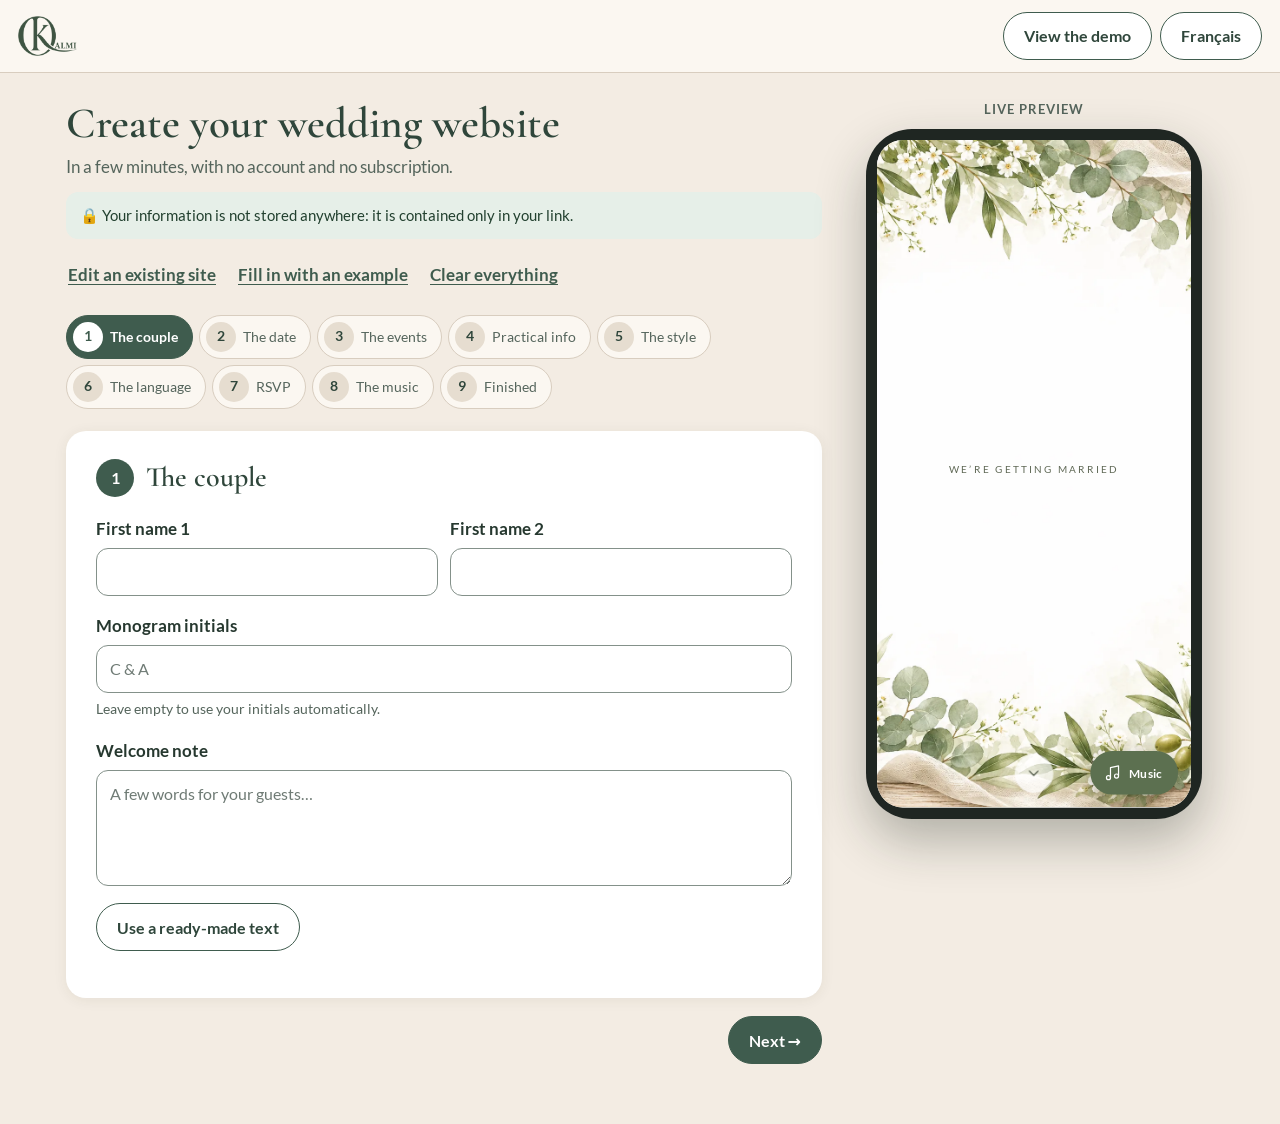
==== commit 5ed6cc6c: "En-tete : logo seul ; icone d'ecran d'accueil : nouveau logo Co-Authored-By: Claude Opus 5.5 <norepl" ====
--- a/creer.html
+++ b/creer.html
@@ -1,2 +1,2 @@
 <!doctype html><!-- (c) OKALMI. Tous droits réservés. -->
-<html lang="fr"><head><meta charset="utf-8"><meta name="viewport" content="width=device-width,initial-scale=1,viewport-fit=cover"><title>OKALMI – Créez votre site de mariage</title><meta name="description" content="Créez votre site de mariage en quelques minutes, sans compte ni abonnement."><meta name="robots" content="noindex,nofollow"><meta name="referrer" content="no-referrer"><meta http-equiv="Content-Security-Policy" content="default-src 'self'; img-src 'self' data: blob: https://res.cloudinary.com; style-src 'self' 'unsafe-inline'; script-src 'self'; connect-src 'self' https://api.cloudinary.com; media-src 'self'; frame-src 'self'; object-src 'none'; base-uri 'none'"><meta name="theme-color" content="#f3ece3"><link rel="icon" href="favicon.ico" sizes="any"><link rel="icon" type="image/png" sizes="64x64" href="img/okalmi.png"><link rel="apple-touch-icon" href="img/icon.png"><link rel="stylesheet" href="c.css?v=c984c360"></head><body><div id="app"></div><noscript><p style="padding:2em;text-align:center">Cette page a besoin de JavaScript. / This page needs JavaScript.</p></noscript><script src="c.js?v=e4a2134a"></script></body></html>+<html lang="fr"><head><meta charset="utf-8"><meta name="viewport" content="width=device-width,initial-scale=1,viewport-fit=cover"><title>OKALMI – Créez votre site de mariage</title><meta name="description" content="Créez votre site de mariage en quelques minutes, sans compte ni abonnement."><meta name="robots" content="noindex,nofollow"><meta name="referrer" content="no-referrer"><meta http-equiv="Content-Security-Policy" content="default-src 'self'; img-src 'self' data: blob: https://res.cloudinary.com; style-src 'self' 'unsafe-inline'; script-src 'self'; connect-src 'self' https://api.cloudinary.com; media-src 'self'; frame-src 'self'; object-src 'none'; base-uri 'none'"><meta name="theme-color" content="#f3ece3"><link rel="icon" href="favicon.ico" sizes="any"><link rel="icon" type="image/png" sizes="64x64" href="img/okalmi.png"><link rel="apple-touch-icon" href="img/icon.png"><link rel="stylesheet" href="c.css?v=74247673"></head><body><div id="app"></div><noscript><p style="padding:2em;text-align:center">Cette page a besoin de JavaScript. / This page needs JavaScript.</p></noscript><script src="c.js?v=31c9b049"></script></body></html>
--- a/c.css
+++ b/c.css
@@ -1,2 +1,2 @@
 /*! Site de mariage OKALMI — (c) OKALMI. Tous droits réservés. Reproduction, modification et réutilisation interdites sans accord écrit. Voir LICENSE. */
-@font-face{font-family:Allura;font-style:normal;font-weight:400;font-display:swap;src:url(fonts/allura-latin-ext-400-normal.woff2) format("woff2");unicode-range:U+0100-02BA,U+02BD-02C5,U+02C7-02CC,U+02CE-02D7,U+02DD-02FF,U+0304,U+0308,U+0329,U+1D00-1DBF,U+1E00-1E9F,U+1EF2-1EFF,U+2020,U+20A0-20AB,U+20AD-20C0,U+2113,U+2C60-2C7F,U+A720-A7FF}@font-face{font-family:Allura;font-style:normal;font-weight:400;font-display:swap;src:url(fonts/allura-latin-400-normal.woff2) format("woff2");unicode-range:U+0000-00FF,U+0131,U+0152-0153,U+02BB-02BC,U+02C6,U+02DA,U+02DC,U+0304,U+0308,U+0329,U+2000-206F,U+20AC,U+2122,U+2191,U+2193,U+2212,U+2215,U+FEFF,U+FFFD}@font-face{font-family:Cormorant Garamond;font-style:normal;font-weight:500;font-display:swap;src:url(fonts/cormorant-garamond-latin-ext-500-normal.woff2) format("woff2");unicode-range:U+0100-02BA,U+02BD-02C5,U+02C7-02CC,U+02CE-02D7,U+02DD-02FF,U+0304,U+0308,U+0329,U+1D00-1DBF,U+1E00-1E9F,U+1EF2-1EFF,U+2020,U+20A0-20AB,U+20AD-20C0,U+2113,U+2C60-2C7F,U+A720-A7FF}@font-face{font-family:Cormorant Garamond;font-style:normal;font-weight:500;font-display:swap;src:url(fonts/cormorant-garamond-latin-500-normal.woff2) format("woff2");unicode-range:U+0000-00FF,U+0131,U+0152-0153,U+02BB-02BC,U+02C6,U+02DA,U+02DC,U+0304,U+0308,U+0329,U+2000-206F,U+20AC,U+2122,U+2191,U+2193,U+2212,U+2215,U+FEFF,U+FFFD}@font-face{font-family:Cormorant Garamond;font-style:normal;font-weight:600;font-display:swap;src:url(fonts/cormorant-garamond-latin-ext-600-normal.woff2) format("woff2");unicode-range:U+0100-02BA,U+02BD-02C5,U+02C7-02CC,U+02CE-02D7,U+02DD-02FF,U+0304,U+0308,U+0329,U+1D00-1DBF,U+1E00-1E9F,U+1EF2-1EFF,U+2020,U+20A0-20AB,U+20AD-20C0,U+2113,U+2C60-2C7F,U+A720-A7FF}@font-face{font-family:Cormorant Garamond;font-style:normal;font-weight:600;font-display:swap;src:url(fonts/cormorant-garamond-latin-600-normal.woff2) format("woff2");unicode-range:U+0000-00FF,U+0131,U+0152-0153,U+02BB-02BC,U+02C6,U+02DA,U+02DC,U+0304,U+0308,U+0329,U+2000-206F,U+20AC,U+2122,U+2191,U+2193,U+2212,U+2215,U+FEFF,U+FFFD}@font-face{font-family:Lato;font-style:normal;font-weight:400;font-display:swap;src:url(fonts/lato-latin-ext-400-normal.woff2) format("woff2");unicode-range:U+0100-02BA,U+02BD-02C5,U+02C7-02CC,U+02CE-02D7,U+02DD-02FF,U+0304,U+0308,U+0329,U+1D00-1DBF,U+1E00-1E9F,U+1EF2-1EFF,U+2020,U+20A0-20AB,U+20AD-20C0,U+2113,U+2C60-2C7F,U+A720-A7FF}@font-face{font-family:Lato;font-style:normal;font-weight:400;font-display:swap;src:url(fonts/lato-latin-400-normal.woff2) format("woff2");unicode-range:U+0000-00FF,U+0131,U+0152-0153,U+02BB-02BC,U+02C6,U+02DA,U+02DC,U+0304,U+0308,U+0329,U+2000-206F,U+20AC,U+2122,U+2191,U+2193,U+2212,U+2215,U+FEFF,U+FFFD}@font-face{font-family:Lato;font-style:italic;font-weight:400;font-display:swap;src:url(fonts/lato-latin-ext-400-italic.woff2) format("woff2");unicode-range:U+0100-02BA,U+02BD-02C5,U+02C7-02CC,U+02CE-02D7,U+02DD-02FF,U+0304,U+0308,U+0329,U+1D00-1DBF,U+1E00-1E9F,U+1EF2-1EFF,U+2020,U+20A0-20AB,U+20AD-20C0,U+2113,U+2C60-2C7F,U+A720-A7FF}@font-face{font-family:Lato;font-style:italic;font-weight:400;font-display:swap;src:url(fonts/lato-latin-400-italic.woff2) format("woff2");unicode-range:U+0000-00FF,U+0131,U+0152-0153,U+02BB-02BC,U+02C6,U+02DA,U+02DC,U+0304,U+0308,U+0329,U+2000-206F,U+20AC,U+2122,U+2191,U+2193,U+2212,U+2215,U+FEFF,U+FFFD}@font-face{font-family:Lato;font-style:normal;font-weight:700;font-display:swap;src:url(fonts/lato-latin-ext-700-normal.woff2) format("woff2");unicode-range:U+0100-02BA,U+02BD-02C5,U+02C7-02CC,U+02CE-02D7,U+02DD-02FF,U+0304,U+0308,U+0329,U+1D00-1DBF,U+1E00-1E9F,U+1EF2-1EFF,U+2020,U+20A0-20AB,U+20AD-20C0,U+2113,U+2C60-2C7F,U+A720-A7FF}@font-face{font-family:Lato;font-style:normal;font-weight:700;font-display:swap;src:url(fonts/lato-latin-700-normal.woff2) format("woff2");unicode-range:U+0000-00FF,U+0131,U+0152-0153,U+02BB-02BC,U+02C6,U+02DA,U+02DC,U+0304,U+0308,U+0329,U+2000-206F,U+20AC,U+2122,U+2191,U+2193,U+2212,U+2215,U+FEFF,U+FFFD}@font-face{font-family:Playfair Display;font-style:normal;font-weight:400;font-display:swap;src:url(fonts/playfair-display-latin-ext-400-normal.woff2) format("woff2");unicode-range:U+0100-02BA,U+02BD-02C5,U+02C7-02CC,U+02CE-02D7,U+02DD-02FF,U+0304,U+0308,U+0329,U+1D00-1DBF,U+1E00-1E9F,U+1EF2-1EFF,U+2020,U+20A0-20AB,U+20AD-20C0,U+2113,U+2C60-2C7F,U+A720-A7FF}@font-face{font-family:Playfair Display;font-style:normal;font-weight:400;font-display:swap;src:url(fonts/playfair-display-latin-400-normal.woff2) format("woff2");unicode-range:U+0000-00FF,U+0131,U+0152-0153,U+02BB-02BC,U+02C6,U+02DA,U+02DC,U+0304,U+0308,U+0329,U+2000-206F,U+20AC,U+2122,U+2191,U+2193,U+2212,U+2215,U+FEFF,U+FFFD}@font-face{font-family:Playfair Display;font-style:italic;font-weight:400;font-display:swap;src:url(fonts/playfair-display-latin-ext-400-italic.woff2) format("woff2");unicode-range:U+0100-02BA,U+02BD-02C5,U+02C7-02CC,U+02CE-02D7,U+02DD-02FF,U+0304,U+0308,U+0329,U+1D00-1DBF,U+1E00-1E9F,U+1EF2-1EFF,U+2020,U+20A0-20AB,U+20AD-20C0,U+2113,U+2C60-2C7F,U+A720-A7FF}@font-face{font-family:Playfair Display;font-style:italic;font-weight:400;font-display:swap;src:url(fonts/playfair-display-latin-400-italic.woff2) format("woff2");unicode-range:U+0000-00FF,U+0131,U+0152-0153,U+02BB-02BC,U+02C6,U+02DA,U+02DC,U+0304,U+0308,U+0329,U+2000-206F,U+20AC,U+2122,U+2191,U+2193,U+2212,U+2215,U+FEFF,U+FFFD}@font-face{font-family:Playfair Display;font-style:normal;font-weight:500;font-display:swap;src:url(fonts/playfair-display-latin-ext-500-normal.woff2) format("woff2");unicode-range:U+0100-02BA,U+02BD-02C5,U+02C7-02CC,U+02CE-02D7,U+02DD-02FF,U+0304,U+0308,U+0329,U+1D00-1DBF,U+1E00-1E9F,U+1EF2-1EFF,U+2020,U+20A0-20AB,U+20AD-20C0,U+2113,U+2C60-2C7F,U+A720-A7FF}@font-face{font-family:Playfair Display;font-style:normal;font-weight:500;font-display:swap;src:url(fonts/playfair-display-latin-500-normal.woff2) format("woff2");unicode-range:U+0000-00FF,U+0131,U+0152-0153,U+02BB-02BC,U+02C6,U+02DA,U+02DC,U+0304,U+0308,U+0329,U+2000-206F,U+20AC,U+2122,U+2191,U+2193,U+2212,U+2215,U+FEFF,U+FFFD}@font-face{font-family:Playfair Display;font-style:italic;font-weight:500;font-display:swap;src:url(fonts/playfair-display-latin-ext-500-italic.woff2) format("woff2");unicode-range:U+0100-02BA,U+02BD-02C5,U+02C7-02CC,U+02CE-02D7,U+02DD-02FF,U+0304,U+0308,U+0329,U+1D00-1DBF,U+1E00-1E9F,U+1EF2-1EFF,U+2020,U+20A0-20AB,U+20AD-20C0,U+2113,U+2C60-2C7F,U+A720-A7FF}@font-face{font-family:Playfair Display;font-style:italic;font-weight:500;font-display:swap;src:url(fonts/playfair-display-latin-500-italic.woff2) format("woff2");unicode-range:U+0000-00FF,U+0131,U+0152-0153,U+02BB-02BC,U+02C6,U+02DA,U+02DC,U+0304,U+0308,U+0329,U+2000-206F,U+20AC,U+2122,U+2191,U+2193,U+2212,U+2215,U+FEFF,U+FFFD}@font-face{font-family:Playfair Display;font-style:normal;font-weight:600;font-display:swap;src:url(fonts/playfair-display-latin-ext-600-normal.woff2) format("woff2");unicode-range:U+0100-02BA,U+02BD-02C5,U+02C7-02CC,U+02CE-02D7,U+02DD-02FF,U+0304,U+0308,U+0329,U+1D00-1DBF,U+1E00-1E9F,U+1EF2-1EFF,U+2020,U+20A0-20AB,U+20AD-20C0,U+2113,U+2C60-2C7F,U+A720-A7FF}@font-face{font-family:Playfair Display;font-style:normal;font-weight:600;font-display:swap;src:url(fonts/playfair-display-latin-600-normal.woff2) format("woff2");unicode-range:U+0000-00FF,U+0131,U+0152-0153,U+02BB-02BC,U+02C6,U+02DA,U+02DC,U+0304,U+0308,U+0329,U+2000-206F,U+20AC,U+2122,U+2191,U+2193,U+2212,U+2215,U+FEFF,U+FFFD}@font-face{font-family:Jost;font-style:normal;font-weight:300;font-display:swap;src:url(fonts/jost-latin-ext-300-normal.woff2) format("woff2");unicode-range:U+0100-02BA,U+02BD-02C5,U+02C7-02CC,U+02CE-02D7,U+02DD-02FF,U+0304,U+0308,U+0329,U+1D00-1DBF,U+1E00-1E9F,U+1EF2-1EFF,U+2020,U+20A0-20AB,U+20AD-20C0,U+2113,U+2C60-2C7F,U+A720-A7FF}@font-face{font-family:Jost;font-style:normal;font-weight:300;font-display:swap;src:url(fonts/jost-latin-300-normal.woff2) format("woff2");unicode-range:U+0000-00FF,U+0131,U+0152-0153,U+02BB-02BC,U+02C6,U+02DA,U+02DC,U+0304,U+0308,U+0329,U+2000-206F,U+20AC,U+2122,U+2191,U+2193,U+2212,U+2215,U+FEFF,U+FFFD}@font-face{font-family:Jost;font-style:normal;font-weight:400;font-display:swap;src:url(fonts/jost-latin-ext-400-normal.woff2) format("woff2");unicode-range:U+0100-02BA,U+02BD-02C5,U+02C7-02CC,U+02CE-02D7,U+02DD-02FF,U+0304,U+0308,U+0329,U+1D00-1DBF,U+1E00-1E9F,U+1EF2-1EFF,U+2020,U+20A0-20AB,U+20AD-20C0,U+2113,U+2C60-2C7F,U+A720-A7FF}@font-face{font-family:Jost;font-style:normal;font-weight:400;font-display:swap;src:url(fonts/jost-latin-400-normal.woff2) format("woff2");unicode-range:U+0000-00FF,U+0131,U+0152-0153,U+02BB-02BC,U+02C6,U+02DA,U+02DC,U+0304,U+0308,U+0329,U+2000-206F,U+20AC,U+2122,U+2191,U+2193,U+2212,U+2215,U+FEFF,U+FFFD}@font-face{font-family:Jost;font-style:normal;font-weight:500;font-display:swap;src:url(fonts/jost-latin-ext-500-normal.woff2) format("woff2");unicode-range:U+0100-02BA,U+02BD-02C5,U+02C7-02CC,U+02CE-02D7,U+02DD-02FF,U+0304,U+0308,U+0329,U+1D00-1DBF,U+1E00-1E9F,U+1EF2-1EFF,U+2020,U+20A0-20AB,U+20AD-20C0,U+2113,U+2C60-2C7F,U+A720-A7FF}@font-face{font-family:Jost;font-style:normal;font-weight:500;font-display:swap;src:url(fonts/jost-latin-500-normal.woff2) format("woff2");unicode-range:U+0000-00FF,U+0131,U+0152-0153,U+02BB-02BC,U+02C6,U+02DA,U+02DC,U+0304,U+0308,U+0329,U+2000-206F,U+20AC,U+2122,U+2191,U+2193,U+2212,U+2215,U+FEFF,U+FFFD}@font-face{font-family:Jost;font-style:normal;font-weight:700;font-display:swap;src:url(fonts/jost-latin-ext-700-normal.woff2) format("woff2");unicode-range:U+0100-02BA,U+02BD-02C5,U+02C7-02CC,U+02CE-02D7,U+02DD-02FF,U+0304,U+0308,U+0329,U+1D00-1DBF,U+1E00-1E9F,U+1EF2-1EFF,U+2020,U+20A0-20AB,U+20AD-20C0,U+2113,U+2C60-2C7F,U+A720-A7FF}@font-face{font-family:Jost;font-style:normal;font-weight:700;font-display:swap;src:url(fonts/jost-latin-700-normal.woff2) format("woff2");unicode-range:U+0000-00FF,U+0131,U+0152-0153,U+02BB-02BC,U+02C6,U+02DA,U+02DC,U+0304,U+0308,U+0329,U+2000-206F,U+20AC,U+2122,U+2191,U+2193,U+2212,U+2215,U+FEFF,U+FFFD}@font-face{font-family:Pinyon Script;font-style:normal;font-weight:400;font-display:swap;src:url(fonts/pinyon-script-latin-ext-400-normal.woff2) format("woff2");unicode-range:U+0100-02BA,U+02BD-02C5,U+02C7-02CC,U+02CE-02D7,U+02DD-02FF,U+0304,U+0308,U+0329,U+1D00-1DBF,U+1E00-1E9F,U+1EF2-1EFF,U+2020,U+20A0-20AB,U+20AD-20C0,U+2113,U+2C60-2C7F,U+A720-A7FF}@font-face{font-family:Pinyon Script;font-style:normal;font-weight:400;font-display:swap;src:url(fonts/pinyon-script-latin-400-normal.woff2) format("woff2");unicode-range:U+0000-00FF,U+0131,U+0152-0153,U+02BB-02BC,U+02C6,U+02DA,U+02DC,U+0304,U+0308,U+0329,U+2000-206F,U+20AC,U+2122,U+2191,U+2193,U+2212,U+2215,U+FEFF,U+FFFD}@font-face{font-family:Cinzel;font-style:normal;font-weight:400;font-display:swap;src:url(fonts/cinzel-latin-ext-400-normal.woff2) format("woff2");unicode-range:U+0100-02BA,U+02BD-02C5,U+02C7-02CC,U+02CE-02D7,U+02DD-02FF,U+0304,U+0308,U+0329,U+1D00-1DBF,U+1E00-1E9F,U+1EF2-1EFF,U+2020,U+20A0-20AB,U+20AD-20C0,U+2113,U+2C60-2C7F,U+A720-A7FF}@font-face{font-family:Cinzel;font-style:normal;font-weight:400;font-display:swap;src:url(fonts/cinzel-latin-400-normal.woff2) format("woff2");unicode-range:U+0000-00FF,U+0131,U+0152-0153,U+02BB-02BC,U+02C6,U+02DA,U+02DC,U+0304,U+0308,U+0329,U+2000-206F,U+20AC,U+2122,U+2191,U+2193,U+2212,U+2215,U+FEFF,U+FFFD}@font-face{font-family:Cinzel;font-style:normal;font-weight:500;font-display:swap;src:url(fonts/cinzel-latin-ext-500-normal.woff2) format("woff2");unicode-range:U+0100-02BA,U+02BD-02C5,U+02C7-02CC,U+02CE-02D7,U+02DD-02FF,U+0304,U+0308,U+0329,U+1D00-1DBF,U+1E00-1E9F,U+1EF2-1EFF,U+2020,U+20A0-20AB,U+20AD-20C0,U+2113,U+2C60-2C7F,U+A720-A7FF}@font-face{font-family:Cinzel;font-style:normal;font-weight:500;font-display:swap;src:url(fonts/cinzel-latin-500-normal.woff2) format("woff2");unicode-range:U+0000-00FF,U+0131,U+0152-0153,U+02BB-02BC,U+02C6,U+02DA,U+02DC,U+0304,U+0308,U+0329,U+2000-206F,U+20AC,U+2122,U+2191,U+2193,U+2212,U+2215,U+FEFF,U+FFFD}@font-face{font-family:Cinzel;font-style:normal;font-weight:600;font-display:swap;src:url(fonts/cinzel-latin-ext-600-normal.woff2) format("woff2");unicode-range:U+0100-02BA,U+02BD-02C5,U+02C7-02CC,U+02CE-02D7,U+02DD-02FF,U+0304,U+0308,U+0329,U+1D00-1DBF,U+1E00-1E9F,U+1EF2-1EFF,U+2020,U+20A0-20AB,U+20AD-20C0,U+2113,U+2C60-2C7F,U+A720-A7FF}@font-face{font-family:Cinzel;font-style:normal;font-weight:600;font-display:swap;src:url(fonts/cinzel-latin-600-normal.woff2) format("woff2");unicode-range:U+0000-00FF,U+0131,U+0152-0153,U+02BB-02BC,U+02C6,U+02DA,U+02DC,U+0304,U+0308,U+0329,U+2000-206F,U+20AC,U+2122,U+2191,U+2193,U+2212,U+2215,U+FEFF,U+FFFD}@font-face{font-family:EB Garamond;font-style:normal;font-weight:400;font-display:swap;src:url(fonts/eb-garamond-latin-ext-400-normal.woff2) format("woff2");unicode-range:U+0100-02BA,U+02BD-02C5,U+02C7-02CC,U+02CE-02D7,U+02DD-02FF,U+0304,U+0308,U+0329,U+1D00-1DBF,U+1E00-1E9F,U+1EF2-1EFF,U+2020,U+20A0-20AB,U+20AD-20C0,U+2113,U+2C60-2C7F,U+A720-A7FF}@font-face{font-family:EB Garamond;font-style:normal;font-weight:400;font-display:swap;src:url(fonts/eb-garamond-latin-400-normal.woff2) format("woff2");unicode-range:U+0000-00FF,U+0131,U+0152-0153,U+02BB-02BC,U+02C6,U+02DA,U+02DC,U+0304,U+0308,U+0329,U+2000-206F,U+20AC,U+2122,U+2191,U+2193,U+2212,U+2215,U+FEFF,U+FFFD}@font-face{font-family:EB Garamond;font-style:italic;font-weight:400;font-display:swap;src:url(fonts/eb-garamond-latin-ext-400-italic.woff2) format("woff2");unicode-range:U+0100-02BA,U+02BD-02C5,U+02C7-02CC,U+02CE-02D7,U+02DD-02FF,U+0304,U+0308,U+0329,U+1D00-1DBF,U+1E00-1E9F,U+1EF2-1EFF,U+2020,U+20A0-20AB,U+20AD-20C0,U+2113,U+2C60-2C7F,U+A720-A7FF}@font-face{font-family:EB Garamond;font-style:italic;font-weight:400;font-display:swap;src:url(fonts/eb-garamond-latin-400-italic.woff2) format("woff2");unicode-range:U+0000-00FF,U+0131,U+0152-0153,U+02BB-02BC,U+02C6,U+02DA,U+02DC,U+0304,U+0308,U+0329,U+2000-206F,U+20AC,U+2122,U+2191,U+2193,U+2212,U+2215,U+FEFF,U+FFFD}@font-face{font-family:EB Garamond;font-style:normal;font-weight:700;font-display:swap;src:url(fonts/eb-garamond-latin-ext-700-normal.woff2) format("woff2");unicode-range:U+0100-02BA,U+02BD-02C5,U+02C7-02CC,U+02CE-02D7,U+02DD-02FF,U+0304,U+0308,U+0329,U+1D00-1DBF,U+1E00-1E9F,U+1EF2-1EFF,U+2020,U+20A0-20AB,U+20AD-20C0,U+2113,U+2C60-2C7F,U+A720-A7FF}@font-face{font-family:EB Garamond;font-style:normal;font-weight:700;font-display:swap;src:url(fonts/eb-garamond-latin-700-normal.woff2) format("woff2");unicode-range:U+0000-00FF,U+0131,U+0152-0153,U+02BB-02BC,U+02C6,U+02DA,U+02DC,U+0304,U+0308,U+0329,U+2000-206F,U+20AC,U+2122,U+2191,U+2193,U+2212,U+2215,U+FEFF,U+FFFD}@font-face{font-family:Yeseva One;font-style:normal;font-weight:400;font-display:swap;src:url(fonts/yeseva-one-latin-ext-400-normal.woff2) format("woff2");unicode-range:U+0100-02BA,U+02BD-02C5,U+02C7-02CC,U+02CE-02D7,U+02DD-02FF,U+0304,U+0308,U+0329,U+1D00-1DBF,U+1E00-1E9F,U+1EF2-1EFF,U+2020,U+20A0-20AB,U+20AD-20C0,U+2113,U+2C60-2C7F,U+A720-A7FF}@font-face{font-family:Yeseva One;font-style:normal;font-weight:400;font-display:swap;src:url(fonts/yeseva-one-latin-400-normal.woff2) format("woff2");unicode-range:U+0000-00FF,U+0131,U+0152-0153,U+02BB-02BC,U+02C6,U+02DA,U+02DC,U+0304,U+0308,U+0329,U+2000-206F,U+20AC,U+2122,U+2191,U+2193,U+2212,U+2215,U+FEFF,U+FFFD}@font-face{font-family:Marcellus;font-style:normal;font-weight:400;font-display:swap;src:url(fonts/marcellus-latin-ext-400-normal.woff2) format("woff2");unicode-range:U+0100-02BA,U+02BD-02C5,U+02C7-02CC,U+02CE-02D7,U+02DD-02FF,U+0304,U+0308,U+0329,U+1D00-1DBF,U+1E00-1E9F,U+1EF2-1EFF,U+2020,U+20A0-20AB,U+20AD-20C0,U+2113,U+2C60-2C7F,U+A720-A7FF}@font-face{font-family:Marcellus;font-style:normal;font-weight:400;font-display:swap;src:url(fonts/marcellus-latin-400-normal.woff2) format("woff2");unicode-range:U+0000-00FF,U+0131,U+0152-0153,U+02BB-02BC,U+02C6,U+02DA,U+02DC,U+0304,U+0308,U+0329,U+2000-206F,U+20AC,U+2122,U+2191,U+2193,U+2212,U+2215,U+FEFF,U+FFFD}*,*:before,*:after{box-sizing:border-box}html{-webkit-text-size-adjust:100%}body{margin:0;background:#f3ece3;color:#26382f;font:400 17px/1.6 Lato,system-ui,-apple-system,Segoe UI,sans-serif;-webkit-font-smoothing:antialiased;--g:#3f5c4e;--gd:#2f463b;--line:#d8cdbf;--mute:#55655c}img{max-width:100%;display:block}button,input,select,textarea{font:inherit;color:inherit}:focus-visible{outline:3px solid #1f6f4d;outline-offset:2px;border-radius:6px}.vh{position:absolute;width:1px;height:1px;opacity:0;overflow:hidden}.top{display:flex;align-items:center;justify-content:space-between;gap:12px;padding:12px 18px;background:#fbf7f1;border-bottom:1px solid var(--line)}.brand{display:flex;align-items:center;gap:10px;color:var(--gd);text-decoration:none;font-weight:700;letter-spacing:.2em}.brand img{display:block;height:40px;width:auto}.top-act{display:flex;gap:8px;flex-wrap:wrap;justify-content:flex-end}.wrap{display:grid;grid-template-columns:minmax(0,1fr);gap:32px;max-width:1180px;margin:0 auto;padding:26px 16px 110px}h1{margin:0 0 4px;font:600 clamp(2rem,6vw,2.7rem)/1.15 "Cormorant Garamond",serif;color:var(--gd)}.sub{margin:0 0 12px;font-size:1.08rem;color:var(--mute)}.priv{margin:0 0 14px;padding:11px 14px;border-radius:12px;background:#e6efe8;color:#22402f;font-size:.95rem}.tools{display:flex;flex-wrap:wrap;gap:4px 18px;margin-bottom:14px}.lk{min-height:44px;padding:8px 2px;border:0;background:none;color:var(--g);font-weight:700;text-decoration:underline;text-underline-offset:3px;cursor:pointer}.loadbox{margin-bottom:16px;padding:16px;border:1px solid var(--line);border-radius:16px;background:#fff}.notice{margin:0 0 14px;padding:11px 14px;border-radius:12px;background:#fff6d9;color:#5a4300;font-weight:700}.notice.bad{background:#fbe6e6;color:#8f1717}.nav{display:flex;gap:6px;margin:0 -16px 14px;padding:4px 16px 8px;overflow-x:auto;scrollbar-width:thin}.st{flex:none;display:flex;align-items:center;gap:7px;min-height:44px;padding:6px 14px 6px 6px;border:1px solid var(--line);border-radius:999px;background:#fbf7f1;color:var(--mute);font-size:.9rem;cursor:pointer;white-space:nowrap}.st b{display:grid;place-items:center;width:30px;height:30px;border-radius:50%;background:#e6ddd0;color:var(--gd);font-size:.85rem}.st.on{background:var(--g);border-color:var(--g);color:#fff;font-weight:700}.st.on b{background:#fff;color:var(--g)}.card{padding:22px 18px 26px;border-radius:20px;background:#fff;box-shadow:0 2px 14px #3c321e12}.card h2{display:flex;align-items:center;gap:12px;margin:0 0 18px;font:600 1.75rem/1.2 Cormorant Garamond,serif;color:var(--gd)}.card h2 span{display:grid;place-items:center;flex:none;width:38px;height:38px;border-radius:50%;background:var(--g);color:#fff;font:700 1rem Lato,sans-serif}.card h3{margin:0 0 8px;font:600 1.5rem Cormorant Garamond,serif;color:var(--gd)}.f{display:block;min-width:0;margin:0 0 16px;padding:0;border:0}.f-l{display:block;margin:0 0 6px;padding:0;font-weight:700}.f small,.box>small{display:block;margin-top:5px;font-size:.88rem;color:var(--mute)}input[type=text],input[type=date],input[type=time],input[type=tel],input[type=email],input[type=url],select,textarea{display:block;width:100%;min-height:48px;padding:11px 13px;border:1px solid #84918a;border-radius:12px;background:#fff;font-size:16px;line-height:1.45}textarea{resize:vertical}input::placeholder,textarea::placeholder{color:#6f7b75;opacity:1}.g2{display:grid;grid-template-columns:1fr 1fr;gap:0 12px}.note{margin:0 0 16px;padding:10px 14px;border-inline-start:3px solid #b9c9bd;background:#f6f3ee;border-radius:0 10px 10px 0;font-size:.94rem;color:#3d4d44}.f2{margin:-8px 0 16px;padding:8px 10px 10px;border-radius:0 0 12px 12px;background:#eef3f8}.f2 .f-l{font-size:.86rem;font-weight:400;color:#33475b}.binote p{margin:0 0 10px}.row>div>.f2{margin-top:-8px}.row input[data-cm2]{flex:1;min-width:0}.note.warn{border-color:#d9a514;background:#fff6d9;color:#5a4300}.empty{padding:22px;border:1px dashed var(--line);border-radius:14px;text-align:center;color:var(--mute)}.chips{display:flex;flex-wrap:wrap;gap:8px;margin-bottom:20px}.chip{min-height:44px;padding:8px 14px;border:1px solid var(--g);border-radius:999px;background:#fff;color:var(--gd);font-size:.92rem;font-weight:700;cursor:pointer}.chip:hover{background:#e6efe8}.box{position:relative;min-width:0;margin:0 0 18px;padding:16px 14px 6px;border:1px solid var(--line);border-radius:16px;background:#fdfbf8}.box legend{padding:0 8px;font:600 1.25rem Cormorant Garamond,serif;color:var(--gd)}.box-act{display:flex;justify-content:flex-end;gap:6px;margin:-6px 0 6px}.box>.b{margin-bottom:12px}.ib{width:44px;height:44px;flex:none;border:1px solid var(--line);border-radius:12px;background:#fff;cursor:pointer;font-size:1.05rem}.ib:disabled{opacity:.35;cursor:default}.ib-x{color:#8f1717}.row{display:flex;gap:8px;align-items:flex-start;margin-bottom:10px;padding-bottom:4px;border-bottom:1px dashed var(--line)}.row>div,.row>input{flex:1;min-width:0}.row>.ib{margin-top:30px}.row>input+.ib{margin-top:2px}.b{display:inline-flex;align-items:center;justify-content:center;gap:8px;min-height:48px;padding:10px 20px;border:1px solid var(--g);border-radius:999px;font-weight:700;font-size:1rem;line-height:1.2;text-decoration:none;cursor:pointer;text-align:center}.b-p{background:var(--g);color:#fff}.b-p:hover{background:var(--gd)}.b-s{background:#fff;color:var(--gd)}.b-s:hover{background:#e6efe8}.b-wa{background:#0e7a45;border-color:#0e7a45;color:#fff}.pn{display:flex;align-items:center;justify-content:space-between;gap:10px;margin-top:18px}.savedtag{font-size:.82rem;color:var(--mute);text-align:center}.styles{display:grid;grid-template-columns:repeat(auto-fill,minmax(104px,1fr));gap:10px;margin-bottom:20px}.sty,.il{position:relative;padding:0;border:3px solid transparent;border-radius:14px;background:#fff;overflow:hidden;cursor:pointer;box-shadow:0 0 0 1px var(--line)}.sty img,.il img{width:100%;height:auto;aspect-ratio:2/3;object-fit:cover}.sty span,.il span{display:block;padding:7px 4px;font-size:.88rem;font-weight:700;line-height:1.2}.sty.on,.il.on{border-color:var(--g);box-shadow:0 4px 14px #283c3240}.sty.on:after,.il.on:after{content:"\2713";position:absolute;top:6px;inset-inline-end:6px;display:grid;place-items:center;width:28px;height:28px;border-radius:50%;background:var(--g);color:#fff;font-weight:700}.illus{display:grid;grid-template-columns:repeat(auto-fill,minmax(88px,1fr));gap:10px}.il span{font-size:.78rem;font-weight:400}.colr{display:flex;align-items:center;gap:12px;flex-wrap:wrap}input[type=color]{width:64px;height:48px;padding:3px;border:1px solid #84918a;border-radius:12px;background:#fff;cursor:pointer}.photo{display:flex;gap:14px;align-items:center;margin-bottom:10px}.photo img{width:84px;height:112px;object-fit:cover;border-radius:12px}.vend{background:#f1f5f1;border-color:#c9d8cd;padding-bottom:14px}.vend .chips{margin-bottom:8px}.vmsg{margin:0 0 8px;padding:9px 12px;border-radius:10px;background:#fbe6e6;color:#8f1717;font-weight:700}.vend>small{margin-top:4px}.phq{margin:6px 0 0;font-size:.88rem;color:var(--mute)}.msg{margin:8px 0 0;font-size:.92rem;font-weight:700;color:var(--g);min-height:1.2em}.rds,.cks{display:grid;gap:8px}.cks-2{grid-template-columns:1fr 1fr;margin-bottom:16px}.rd,.ck{position:relative;display:block;cursor:pointer}.rd input,.ck input{position:absolute;top:15px;inset-inline-start:14px;width:20px;height:20px;margin:0;accent-color:var(--g)}.rd>span,.ck>span{display:flex;align-items:center;justify-content:space-between;flex-wrap:wrap;gap:8px;min-height:50px;padding:8px 12px;padding-inline-start:46px;border:1px solid var(--line);border-radius:12px;background:#fff}.rd input:checked+span,.ck input:checked+span{border-color:var(--g);background:#eef4ef;font-weight:700}.ck{margin-bottom:12px}.cks .ck{margin:0}.play{position:relative;z-index:1;min-height:40px;padding:6px 14px;font-size:.9rem}.todo ul{list-style:none;margin:0;padding:0;display:grid;gap:10px}.todo li{display:flex;align-items:center;justify-content:space-between;gap:10px;padding:10px 14px;border-radius:12px;background:#fff6d9;color:#5a4300;font-weight:700}.url{font:400 .85rem/1.45 ui-monospace,Consolas,monospace;word-break:break-all;background:#f6f3ee;margin-top:8px}.acts{display:flex;flex-wrap:wrap;gap:8px;margin:12px 0}.len{margin:0 0 10px;font-size:.86rem;color:var(--mute)}.qr{margin:12px 0;padding:10px;width:max-content;max-width:100%;border:1px solid var(--line);border-radius:14px;background:#fff}.qr img{width:220px;height:220px;image-rendering:pixelated}.warnbox{background:#fff6d9;border-color:#ecd28a;padding-bottom:12px}.warnbox p{margin:0 0 6px}.done .box{padding-top:14px}.pv{display:none}.pv-t{margin:0 0 10px;text-align:center;font-weight:700;color:var(--mute);letter-spacing:.08em;text-transform:uppercase;font-size:.8rem}.phone{position:relative;width:336px;height:690px;margin:0 auto;padding:11px;border-radius:46px;background:#1f2622;box-shadow:0 22px 50px #1e281e4d}.phone iframe{width:390px;height:829px;border:0;border-radius:32px;background:#fff;transform:scale(.8051);transform-origin:0 0}.pv-x{display:none}.pv-btn{position:fixed;z-index:30;bottom:calc(14px + env(safe-area-inset-bottom));inset-inline-end:14px;box-shadow:0 8px 24px #1e281e59}.pv-open{overflow:hidden}.pv-open .pv{display:flex;flex-direction:column;position:fixed;inset:0;z-index:40;background:#f3ece3}.pv-open .pv-t{display:none}.pv-open .phone{flex:1;width:100%;height:auto;padding:0;border-radius:0;box-shadow:none;background:#fff}.pv-open .phone iframe{width:100%;height:100%;border-radius:0;transform:none}.pv-open .pv-x{display:flex;margin:10px auto calc(10px + env(safe-area-inset-bottom))}@media(max-width:520px){.g2{grid-template-columns:1fr}.top{padding:10px 12px}.brand span{display:none}.top-act{flex-wrap:nowrap}.top-act .b{padding:8px 12px;font-size:.84rem;min-height:44px}}@media(min-width:1040px){.wrap{grid-template-columns:minmax(0,1fr) 360px;padding-bottom:60px}.card{padding:28px 30px 30px}.pv{display:block;position:sticky;top:18px;align-self:start}.pv-btn{display:none}.nav{flex-wrap:wrap;overflow:visible;margin:0 0 14px;padding:4px 0 8px}}@media(prefers-reduced-motion:reduce){*{scroll-behavior:auto!important}}
+@font-face{font-family:Allura;font-style:normal;font-weight:400;font-display:swap;src:url(fonts/allura-latin-ext-400-normal.woff2) format("woff2");unicode-range:U+0100-02BA,U+02BD-02C5,U+02C7-02CC,U+02CE-02D7,U+02DD-02FF,U+0304,U+0308,U+0329,U+1D00-1DBF,U+1E00-1E9F,U+1EF2-1EFF,U+2020,U+20A0-20AB,U+20AD-20C0,U+2113,U+2C60-2C7F,U+A720-A7FF}@font-face{font-family:Allura;font-style:normal;font-weight:400;font-display:swap;src:url(fonts/allura-latin-400-normal.woff2) format("woff2");unicode-range:U+0000-00FF,U+0131,U+0152-0153,U+02BB-02BC,U+02C6,U+02DA,U+02DC,U+0304,U+0308,U+0329,U+2000-206F,U+20AC,U+2122,U+2191,U+2193,U+2212,U+2215,U+FEFF,U+FFFD}@font-face{font-family:Cormorant Garamond;font-style:normal;font-weight:500;font-display:swap;src:url(fonts/cormorant-garamond-latin-ext-500-normal.woff2) format("woff2");unicode-range:U+0100-02BA,U+02BD-02C5,U+02C7-02CC,U+02CE-02D7,U+02DD-02FF,U+0304,U+0308,U+0329,U+1D00-1DBF,U+1E00-1E9F,U+1EF2-1EFF,U+2020,U+20A0-20AB,U+20AD-20C0,U+2113,U+2C60-2C7F,U+A720-A7FF}@font-face{font-family:Cormorant Garamond;font-style:normal;font-weight:500;font-display:swap;src:url(fonts/cormorant-garamond-latin-500-normal.woff2) format("woff2");unicode-range:U+0000-00FF,U+0131,U+0152-0153,U+02BB-02BC,U+02C6,U+02DA,U+02DC,U+0304,U+0308,U+0329,U+2000-206F,U+20AC,U+2122,U+2191,U+2193,U+2212,U+2215,U+FEFF,U+FFFD}@font-face{font-family:Cormorant Garamond;font-style:normal;font-weight:600;font-display:swap;src:url(fonts/cormorant-garamond-latin-ext-600-normal.woff2) format("woff2");unicode-range:U+0100-02BA,U+02BD-02C5,U+02C7-02CC,U+02CE-02D7,U+02DD-02FF,U+0304,U+0308,U+0329,U+1D00-1DBF,U+1E00-1E9F,U+1EF2-1EFF,U+2020,U+20A0-20AB,U+20AD-20C0,U+2113,U+2C60-2C7F,U+A720-A7FF}@font-face{font-family:Cormorant Garamond;font-style:normal;font-weight:600;font-display:swap;src:url(fonts/cormorant-garamond-latin-600-normal.woff2) format("woff2");unicode-range:U+0000-00FF,U+0131,U+0152-0153,U+02BB-02BC,U+02C6,U+02DA,U+02DC,U+0304,U+0308,U+0329,U+2000-206F,U+20AC,U+2122,U+2191,U+2193,U+2212,U+2215,U+FEFF,U+FFFD}@font-face{font-family:Lato;font-style:normal;font-weight:400;font-display:swap;src:url(fonts/lato-latin-ext-400-normal.woff2) format("woff2");unicode-range:U+0100-02BA,U+02BD-02C5,U+02C7-02CC,U+02CE-02D7,U+02DD-02FF,U+0304,U+0308,U+0329,U+1D00-1DBF,U+1E00-1E9F,U+1EF2-1EFF,U+2020,U+20A0-20AB,U+20AD-20C0,U+2113,U+2C60-2C7F,U+A720-A7FF}@font-face{font-family:Lato;font-style:normal;font-weight:400;font-display:swap;src:url(fonts/lato-latin-400-normal.woff2) format("woff2");unicode-range:U+0000-00FF,U+0131,U+0152-0153,U+02BB-02BC,U+02C6,U+02DA,U+02DC,U+0304,U+0308,U+0329,U+2000-206F,U+20AC,U+2122,U+2191,U+2193,U+2212,U+2215,U+FEFF,U+FFFD}@font-face{font-family:Lato;font-style:italic;font-weight:400;font-display:swap;src:url(fonts/lato-latin-ext-400-italic.woff2) format("woff2");unicode-range:U+0100-02BA,U+02BD-02C5,U+02C7-02CC,U+02CE-02D7,U+02DD-02FF,U+0304,U+0308,U+0329,U+1D00-1DBF,U+1E00-1E9F,U+1EF2-1EFF,U+2020,U+20A0-20AB,U+20AD-20C0,U+2113,U+2C60-2C7F,U+A720-A7FF}@font-face{font-family:Lato;font-style:italic;font-weight:400;font-display:swap;src:url(fonts/lato-latin-400-italic.woff2) format("woff2");unicode-range:U+0000-00FF,U+0131,U+0152-0153,U+02BB-02BC,U+02C6,U+02DA,U+02DC,U+0304,U+0308,U+0329,U+2000-206F,U+20AC,U+2122,U+2191,U+2193,U+2212,U+2215,U+FEFF,U+FFFD}@font-face{font-family:Lato;font-style:normal;font-weight:700;font-display:swap;src:url(fonts/lato-latin-ext-700-normal.woff2) format("woff2");unicode-range:U+0100-02BA,U+02BD-02C5,U+02C7-02CC,U+02CE-02D7,U+02DD-02FF,U+0304,U+0308,U+0329,U+1D00-1DBF,U+1E00-1E9F,U+1EF2-1EFF,U+2020,U+20A0-20AB,U+20AD-20C0,U+2113,U+2C60-2C7F,U+A720-A7FF}@font-face{font-family:Lato;font-style:normal;font-weight:700;font-display:swap;src:url(fonts/lato-latin-700-normal.woff2) format("woff2");unicode-range:U+0000-00FF,U+0131,U+0152-0153,U+02BB-02BC,U+02C6,U+02DA,U+02DC,U+0304,U+0308,U+0329,U+2000-206F,U+20AC,U+2122,U+2191,U+2193,U+2212,U+2215,U+FEFF,U+FFFD}@font-face{font-family:Playfair Display;font-style:normal;font-weight:400;font-display:swap;src:url(fonts/playfair-display-latin-ext-400-normal.woff2) format("woff2");unicode-range:U+0100-02BA,U+02BD-02C5,U+02C7-02CC,U+02CE-02D7,U+02DD-02FF,U+0304,U+0308,U+0329,U+1D00-1DBF,U+1E00-1E9F,U+1EF2-1EFF,U+2020,U+20A0-20AB,U+20AD-20C0,U+2113,U+2C60-2C7F,U+A720-A7FF}@font-face{font-family:Playfair Display;font-style:normal;font-weight:400;font-display:swap;src:url(fonts/playfair-display-latin-400-normal.woff2) format("woff2");unicode-range:U+0000-00FF,U+0131,U+0152-0153,U+02BB-02BC,U+02C6,U+02DA,U+02DC,U+0304,U+0308,U+0329,U+2000-206F,U+20AC,U+2122,U+2191,U+2193,U+2212,U+2215,U+FEFF,U+FFFD}@font-face{font-family:Playfair Display;font-style:italic;font-weight:400;font-display:swap;src:url(fonts/playfair-display-latin-ext-400-italic.woff2) format("woff2");unicode-range:U+0100-02BA,U+02BD-02C5,U+02C7-02CC,U+02CE-02D7,U+02DD-02FF,U+0304,U+0308,U+0329,U+1D00-1DBF,U+1E00-1E9F,U+1EF2-1EFF,U+2020,U+20A0-20AB,U+20AD-20C0,U+2113,U+2C60-2C7F,U+A720-A7FF}@font-face{font-family:Playfair Display;font-style:italic;font-weight:400;font-display:swap;src:url(fonts/playfair-display-latin-400-italic.woff2) format("woff2");unicode-range:U+0000-00FF,U+0131,U+0152-0153,U+02BB-02BC,U+02C6,U+02DA,U+02DC,U+0304,U+0308,U+0329,U+2000-206F,U+20AC,U+2122,U+2191,U+2193,U+2212,U+2215,U+FEFF,U+FFFD}@font-face{font-family:Playfair Display;font-style:normal;font-weight:500;font-display:swap;src:url(fonts/playfair-display-latin-ext-500-normal.woff2) format("woff2");unicode-range:U+0100-02BA,U+02BD-02C5,U+02C7-02CC,U+02CE-02D7,U+02DD-02FF,U+0304,U+0308,U+0329,U+1D00-1DBF,U+1E00-1E9F,U+1EF2-1EFF,U+2020,U+20A0-20AB,U+20AD-20C0,U+2113,U+2C60-2C7F,U+A720-A7FF}@font-face{font-family:Playfair Display;font-style:normal;font-weight:500;font-display:swap;src:url(fonts/playfair-display-latin-500-normal.woff2) format("woff2");unicode-range:U+0000-00FF,U+0131,U+0152-0153,U+02BB-02BC,U+02C6,U+02DA,U+02DC,U+0304,U+0308,U+0329,U+2000-206F,U+20AC,U+2122,U+2191,U+2193,U+2212,U+2215,U+FEFF,U+FFFD}@font-face{font-family:Playfair Display;font-style:italic;font-weight:500;font-display:swap;src:url(fonts/playfair-display-latin-ext-500-italic.woff2) format("woff2");unicode-range:U+0100-02BA,U+02BD-02C5,U+02C7-02CC,U+02CE-02D7,U+02DD-02FF,U+0304,U+0308,U+0329,U+1D00-1DBF,U+1E00-1E9F,U+1EF2-1EFF,U+2020,U+20A0-20AB,U+20AD-20C0,U+2113,U+2C60-2C7F,U+A720-A7FF}@font-face{font-family:Playfair Display;font-style:italic;font-weight:500;font-display:swap;src:url(fonts/playfair-display-latin-500-italic.woff2) format("woff2");unicode-range:U+0000-00FF,U+0131,U+0152-0153,U+02BB-02BC,U+02C6,U+02DA,U+02DC,U+0304,U+0308,U+0329,U+2000-206F,U+20AC,U+2122,U+2191,U+2193,U+2212,U+2215,U+FEFF,U+FFFD}@font-face{font-family:Playfair Display;font-style:normal;font-weight:600;font-display:swap;src:url(fonts/playfair-display-latin-ext-600-normal.woff2) format("woff2");unicode-range:U+0100-02BA,U+02BD-02C5,U+02C7-02CC,U+02CE-02D7,U+02DD-02FF,U+0304,U+0308,U+0329,U+1D00-1DBF,U+1E00-1E9F,U+1EF2-1EFF,U+2020,U+20A0-20AB,U+20AD-20C0,U+2113,U+2C60-2C7F,U+A720-A7FF}@font-face{font-family:Playfair Display;font-style:normal;font-weight:600;font-display:swap;src:url(fonts/playfair-display-latin-600-normal.woff2) format("woff2");unicode-range:U+0000-00FF,U+0131,U+0152-0153,U+02BB-02BC,U+02C6,U+02DA,U+02DC,U+0304,U+0308,U+0329,U+2000-206F,U+20AC,U+2122,U+2191,U+2193,U+2212,U+2215,U+FEFF,U+FFFD}@font-face{font-family:Jost;font-style:normal;font-weight:300;font-display:swap;src:url(fonts/jost-latin-ext-300-normal.woff2) format("woff2");unicode-range:U+0100-02BA,U+02BD-02C5,U+02C7-02CC,U+02CE-02D7,U+02DD-02FF,U+0304,U+0308,U+0329,U+1D00-1DBF,U+1E00-1E9F,U+1EF2-1EFF,U+2020,U+20A0-20AB,U+20AD-20C0,U+2113,U+2C60-2C7F,U+A720-A7FF}@font-face{font-family:Jost;font-style:normal;font-weight:300;font-display:swap;src:url(fonts/jost-latin-300-normal.woff2) format("woff2");unicode-range:U+0000-00FF,U+0131,U+0152-0153,U+02BB-02BC,U+02C6,U+02DA,U+02DC,U+0304,U+0308,U+0329,U+2000-206F,U+20AC,U+2122,U+2191,U+2193,U+2212,U+2215,U+FEFF,U+FFFD}@font-face{font-family:Jost;font-style:normal;font-weight:400;font-display:swap;src:url(fonts/jost-latin-ext-400-normal.woff2) format("woff2");unicode-range:U+0100-02BA,U+02BD-02C5,U+02C7-02CC,U+02CE-02D7,U+02DD-02FF,U+0304,U+0308,U+0329,U+1D00-1DBF,U+1E00-1E9F,U+1EF2-1EFF,U+2020,U+20A0-20AB,U+20AD-20C0,U+2113,U+2C60-2C7F,U+A720-A7FF}@font-face{font-family:Jost;font-style:normal;font-weight:400;font-display:swap;src:url(fonts/jost-latin-400-normal.woff2) format("woff2");unicode-range:U+0000-00FF,U+0131,U+0152-0153,U+02BB-02BC,U+02C6,U+02DA,U+02DC,U+0304,U+0308,U+0329,U+2000-206F,U+20AC,U+2122,U+2191,U+2193,U+2212,U+2215,U+FEFF,U+FFFD}@font-face{font-family:Jost;font-style:normal;font-weight:500;font-display:swap;src:url(fonts/jost-latin-ext-500-normal.woff2) format("woff2");unicode-range:U+0100-02BA,U+02BD-02C5,U+02C7-02CC,U+02CE-02D7,U+02DD-02FF,U+0304,U+0308,U+0329,U+1D00-1DBF,U+1E00-1E9F,U+1EF2-1EFF,U+2020,U+20A0-20AB,U+20AD-20C0,U+2113,U+2C60-2C7F,U+A720-A7FF}@font-face{font-family:Jost;font-style:normal;font-weight:500;font-display:swap;src:url(fonts/jost-latin-500-normal.woff2) format("woff2");unicode-range:U+0000-00FF,U+0131,U+0152-0153,U+02BB-02BC,U+02C6,U+02DA,U+02DC,U+0304,U+0308,U+0329,U+2000-206F,U+20AC,U+2122,U+2191,U+2193,U+2212,U+2215,U+FEFF,U+FFFD}@font-face{font-family:Jost;font-style:normal;font-weight:700;font-display:swap;src:url(fonts/jost-latin-ext-700-normal.woff2) format("woff2");unicode-range:U+0100-02BA,U+02BD-02C5,U+02C7-02CC,U+02CE-02D7,U+02DD-02FF,U+0304,U+0308,U+0329,U+1D00-1DBF,U+1E00-1E9F,U+1EF2-1EFF,U+2020,U+20A0-20AB,U+20AD-20C0,U+2113,U+2C60-2C7F,U+A720-A7FF}@font-face{font-family:Jost;font-style:normal;font-weight:700;font-display:swap;src:url(fonts/jost-latin-700-normal.woff2) format("woff2");unicode-range:U+0000-00FF,U+0131,U+0152-0153,U+02BB-02BC,U+02C6,U+02DA,U+02DC,U+0304,U+0308,U+0329,U+2000-206F,U+20AC,U+2122,U+2191,U+2193,U+2212,U+2215,U+FEFF,U+FFFD}@font-face{font-family:Pinyon Script;font-style:normal;font-weight:400;font-display:swap;src:url(fonts/pinyon-script-latin-ext-400-normal.woff2) format("woff2");unicode-range:U+0100-02BA,U+02BD-02C5,U+02C7-02CC,U+02CE-02D7,U+02DD-02FF,U+0304,U+0308,U+0329,U+1D00-1DBF,U+1E00-1E9F,U+1EF2-1EFF,U+2020,U+20A0-20AB,U+20AD-20C0,U+2113,U+2C60-2C7F,U+A720-A7FF}@font-face{font-family:Pinyon Script;font-style:normal;font-weight:400;font-display:swap;src:url(fonts/pinyon-script-latin-400-normal.woff2) format("woff2");unicode-range:U+0000-00FF,U+0131,U+0152-0153,U+02BB-02BC,U+02C6,U+02DA,U+02DC,U+0304,U+0308,U+0329,U+2000-206F,U+20AC,U+2122,U+2191,U+2193,U+2212,U+2215,U+FEFF,U+FFFD}@font-face{font-family:Cinzel;font-style:normal;font-weight:400;font-display:swap;src:url(fonts/cinzel-latin-ext-400-normal.woff2) format("woff2");unicode-range:U+0100-02BA,U+02BD-02C5,U+02C7-02CC,U+02CE-02D7,U+02DD-02FF,U+0304,U+0308,U+0329,U+1D00-1DBF,U+1E00-1E9F,U+1EF2-1EFF,U+2020,U+20A0-20AB,U+20AD-20C0,U+2113,U+2C60-2C7F,U+A720-A7FF}@font-face{font-family:Cinzel;font-style:normal;font-weight:400;font-display:swap;src:url(fonts/cinzel-latin-400-normal.woff2) format("woff2");unicode-range:U+0000-00FF,U+0131,U+0152-0153,U+02BB-02BC,U+02C6,U+02DA,U+02DC,U+0304,U+0308,U+0329,U+2000-206F,U+20AC,U+2122,U+2191,U+2193,U+2212,U+2215,U+FEFF,U+FFFD}@font-face{font-family:Cinzel;font-style:normal;font-weight:500;font-display:swap;src:url(fonts/cinzel-latin-ext-500-normal.woff2) format("woff2");unicode-range:U+0100-02BA,U+02BD-02C5,U+02C7-02CC,U+02CE-02D7,U+02DD-02FF,U+0304,U+0308,U+0329,U+1D00-1DBF,U+1E00-1E9F,U+1EF2-1EFF,U+2020,U+20A0-20AB,U+20AD-20C0,U+2113,U+2C60-2C7F,U+A720-A7FF}@font-face{font-family:Cinzel;font-style:normal;font-weight:500;font-display:swap;src:url(fonts/cinzel-latin-500-normal.woff2) format("woff2");unicode-range:U+0000-00FF,U+0131,U+0152-0153,U+02BB-02BC,U+02C6,U+02DA,U+02DC,U+0304,U+0308,U+0329,U+2000-206F,U+20AC,U+2122,U+2191,U+2193,U+2212,U+2215,U+FEFF,U+FFFD}@font-face{font-family:Cinzel;font-style:normal;font-weight:600;font-display:swap;src:url(fonts/cinzel-latin-ext-600-normal.woff2) format("woff2");unicode-range:U+0100-02BA,U+02BD-02C5,U+02C7-02CC,U+02CE-02D7,U+02DD-02FF,U+0304,U+0308,U+0329,U+1D00-1DBF,U+1E00-1E9F,U+1EF2-1EFF,U+2020,U+20A0-20AB,U+20AD-20C0,U+2113,U+2C60-2C7F,U+A720-A7FF}@font-face{font-family:Cinzel;font-style:normal;font-weight:600;font-display:swap;src:url(fonts/cinzel-latin-600-normal.woff2) format("woff2");unicode-range:U+0000-00FF,U+0131,U+0152-0153,U+02BB-02BC,U+02C6,U+02DA,U+02DC,U+0304,U+0308,U+0329,U+2000-206F,U+20AC,U+2122,U+2191,U+2193,U+2212,U+2215,U+FEFF,U+FFFD}@font-face{font-family:EB Garamond;font-style:normal;font-weight:400;font-display:swap;src:url(fonts/eb-garamond-latin-ext-400-normal.woff2) format("woff2");unicode-range:U+0100-02BA,U+02BD-02C5,U+02C7-02CC,U+02CE-02D7,U+02DD-02FF,U+0304,U+0308,U+0329,U+1D00-1DBF,U+1E00-1E9F,U+1EF2-1EFF,U+2020,U+20A0-20AB,U+20AD-20C0,U+2113,U+2C60-2C7F,U+A720-A7FF}@font-face{font-family:EB Garamond;font-style:normal;font-weight:400;font-display:swap;src:url(fonts/eb-garamond-latin-400-normal.woff2) format("woff2");unicode-range:U+0000-00FF,U+0131,U+0152-0153,U+02BB-02BC,U+02C6,U+02DA,U+02DC,U+0304,U+0308,U+0329,U+2000-206F,U+20AC,U+2122,U+2191,U+2193,U+2212,U+2215,U+FEFF,U+FFFD}@font-face{font-family:EB Garamond;font-style:italic;font-weight:400;font-display:swap;src:url(fonts/eb-garamond-latin-ext-400-italic.woff2) format("woff2");unicode-range:U+0100-02BA,U+02BD-02C5,U+02C7-02CC,U+02CE-02D7,U+02DD-02FF,U+0304,U+0308,U+0329,U+1D00-1DBF,U+1E00-1E9F,U+1EF2-1EFF,U+2020,U+20A0-20AB,U+20AD-20C0,U+2113,U+2C60-2C7F,U+A720-A7FF}@font-face{font-family:EB Garamond;font-style:italic;font-weight:400;font-display:swap;src:url(fonts/eb-garamond-latin-400-italic.woff2) format("woff2");unicode-range:U+0000-00FF,U+0131,U+0152-0153,U+02BB-02BC,U+02C6,U+02DA,U+02DC,U+0304,U+0308,U+0329,U+2000-206F,U+20AC,U+2122,U+2191,U+2193,U+2212,U+2215,U+FEFF,U+FFFD}@font-face{font-family:EB Garamond;font-style:normal;font-weight:700;font-display:swap;src:url(fonts/eb-garamond-latin-ext-700-normal.woff2) format("woff2");unicode-range:U+0100-02BA,U+02BD-02C5,U+02C7-02CC,U+02CE-02D7,U+02DD-02FF,U+0304,U+0308,U+0329,U+1D00-1DBF,U+1E00-1E9F,U+1EF2-1EFF,U+2020,U+20A0-20AB,U+20AD-20C0,U+2113,U+2C60-2C7F,U+A720-A7FF}@font-face{font-family:EB Garamond;font-style:normal;font-weight:700;font-display:swap;src:url(fonts/eb-garamond-latin-700-normal.woff2) format("woff2");unicode-range:U+0000-00FF,U+0131,U+0152-0153,U+02BB-02BC,U+02C6,U+02DA,U+02DC,U+0304,U+0308,U+0329,U+2000-206F,U+20AC,U+2122,U+2191,U+2193,U+2212,U+2215,U+FEFF,U+FFFD}@font-face{font-family:Yeseva One;font-style:normal;font-weight:400;font-display:swap;src:url(fonts/yeseva-one-latin-ext-400-normal.woff2) format("woff2");unicode-range:U+0100-02BA,U+02BD-02C5,U+02C7-02CC,U+02CE-02D7,U+02DD-02FF,U+0304,U+0308,U+0329,U+1D00-1DBF,U+1E00-1E9F,U+1EF2-1EFF,U+2020,U+20A0-20AB,U+20AD-20C0,U+2113,U+2C60-2C7F,U+A720-A7FF}@font-face{font-family:Yeseva One;font-style:normal;font-weight:400;font-display:swap;src:url(fonts/yeseva-one-latin-400-normal.woff2) format("woff2");unicode-range:U+0000-00FF,U+0131,U+0152-0153,U+02BB-02BC,U+02C6,U+02DA,U+02DC,U+0304,U+0308,U+0329,U+2000-206F,U+20AC,U+2122,U+2191,U+2193,U+2212,U+2215,U+FEFF,U+FFFD}@font-face{font-family:Marcellus;font-style:normal;font-weight:400;font-display:swap;src:url(fonts/marcellus-latin-ext-400-normal.woff2) format("woff2");unicode-range:U+0100-02BA,U+02BD-02C5,U+02C7-02CC,U+02CE-02D7,U+02DD-02FF,U+0304,U+0308,U+0329,U+1D00-1DBF,U+1E00-1E9F,U+1EF2-1EFF,U+2020,U+20A0-20AB,U+20AD-20C0,U+2113,U+2C60-2C7F,U+A720-A7FF}@font-face{font-family:Marcellus;font-style:normal;font-weight:400;font-display:swap;src:url(fonts/marcellus-latin-400-normal.woff2) format("woff2");unicode-range:U+0000-00FF,U+0131,U+0152-0153,U+02BB-02BC,U+02C6,U+02DA,U+02DC,U+0304,U+0308,U+0329,U+2000-206F,U+20AC,U+2122,U+2191,U+2193,U+2212,U+2215,U+FEFF,U+FFFD}*,*:before,*:after{box-sizing:border-box}html{-webkit-text-size-adjust:100%}body{margin:0;background:#f3ece3;color:#26382f;font:400 17px/1.6 Lato,system-ui,-apple-system,Segoe UI,sans-serif;-webkit-font-smoothing:antialiased;--g:#3f5c4e;--gd:#2f463b;--line:#d8cdbf;--mute:#55655c}img{max-width:100%;display:block}button,input,select,textarea{font:inherit;color:inherit}:focus-visible{outline:3px solid #1f6f4d;outline-offset:2px;border-radius:6px}.vh{position:absolute;width:1px;height:1px;opacity:0;overflow:hidden}.top{display:flex;align-items:center;justify-content:space-between;gap:12px;padding:12px 18px;background:#fbf7f1;border-bottom:1px solid var(--line)}.brand{display:flex;align-items:center;gap:10px;color:var(--gd);text-decoration:none;font-weight:700;letter-spacing:.2em}.brand img{display:block;height:40px;width:auto}.top-act{display:flex;gap:8px;flex-wrap:wrap;justify-content:flex-end}.wrap{display:grid;grid-template-columns:minmax(0,1fr);gap:32px;max-width:1180px;margin:0 auto;padding:26px 16px 110px}h1{margin:0 0 4px;font:600 clamp(2rem,6vw,2.7rem)/1.15 "Cormorant Garamond",serif;color:var(--gd)}.sub{margin:0 0 12px;font-size:1.08rem;color:var(--mute)}.priv{margin:0 0 14px;padding:11px 14px;border-radius:12px;background:#e6efe8;color:#22402f;font-size:.95rem}.tools{display:flex;flex-wrap:wrap;gap:4px 18px;margin-bottom:14px}.lk{min-height:44px;padding:8px 2px;border:0;background:none;color:var(--g);font-weight:700;text-decoration:underline;text-underline-offset:3px;cursor:pointer}.loadbox{margin-bottom:16px;padding:16px;border:1px solid var(--line);border-radius:16px;background:#fff}.notice{margin:0 0 14px;padding:11px 14px;border-radius:12px;background:#fff6d9;color:#5a4300;font-weight:700}.notice.bad{background:#fbe6e6;color:#8f1717}.nav{display:flex;gap:6px;margin:0 -16px 14px;padding:4px 16px 8px;overflow-x:auto;scrollbar-width:thin}.st{flex:none;display:flex;align-items:center;gap:7px;min-height:44px;padding:6px 14px 6px 6px;border:1px solid var(--line);border-radius:999px;background:#fbf7f1;color:var(--mute);font-size:.9rem;cursor:pointer;white-space:nowrap}.st b{display:grid;place-items:center;width:30px;height:30px;border-radius:50%;background:#e6ddd0;color:var(--gd);font-size:.85rem}.st.on{background:var(--g);border-color:var(--g);color:#fff;font-weight:700}.st.on b{background:#fff;color:var(--g)}.card{padding:22px 18px 26px;border-radius:20px;background:#fff;box-shadow:0 2px 14px #3c321e12}.card h2{display:flex;align-items:center;gap:12px;margin:0 0 18px;font:600 1.75rem/1.2 Cormorant Garamond,serif;color:var(--gd)}.card h2 span{display:grid;place-items:center;flex:none;width:38px;height:38px;border-radius:50%;background:var(--g);color:#fff;font:700 1rem Lato,sans-serif}.card h3{margin:0 0 8px;font:600 1.5rem Cormorant Garamond,serif;color:var(--gd)}.f{display:block;min-width:0;margin:0 0 16px;padding:0;border:0}.f-l{display:block;margin:0 0 6px;padding:0;font-weight:700}.f small,.box>small{display:block;margin-top:5px;font-size:.88rem;color:var(--mute)}input[type=text],input[type=date],input[type=time],input[type=tel],input[type=email],input[type=url],select,textarea{display:block;width:100%;min-height:48px;padding:11px 13px;border:1px solid #84918a;border-radius:12px;background:#fff;font-size:16px;line-height:1.45}textarea{resize:vertical}input::placeholder,textarea::placeholder{color:#6f7b75;opacity:1}.g2{display:grid;grid-template-columns:1fr 1fr;gap:0 12px}.note{margin:0 0 16px;padding:10px 14px;border-inline-start:3px solid #b9c9bd;background:#f6f3ee;border-radius:0 10px 10px 0;font-size:.94rem;color:#3d4d44}.f2{margin:-8px 0 16px;padding:8px 10px 10px;border-radius:0 0 12px 12px;background:#eef3f8}.f2 .f-l{font-size:.86rem;font-weight:400;color:#33475b}.binote p{margin:0 0 10px}.row>div>.f2{margin-top:-8px}.row input[data-cm2]{flex:1;min-width:0}.note.warn{border-color:#d9a514;background:#fff6d9;color:#5a4300}.empty{padding:22px;border:1px dashed var(--line);border-radius:14px;text-align:center;color:var(--mute)}.chips{display:flex;flex-wrap:wrap;gap:8px;margin-bottom:20px}.chip{min-height:44px;padding:8px 14px;border:1px solid var(--g);border-radius:999px;background:#fff;color:var(--gd);font-size:.92rem;font-weight:700;cursor:pointer}.chip:hover{background:#e6efe8}.box{position:relative;min-width:0;margin:0 0 18px;padding:16px 14px 6px;border:1px solid var(--line);border-radius:16px;background:#fdfbf8}.box legend{padding:0 8px;font:600 1.25rem Cormorant Garamond,serif;color:var(--gd)}.box-act{display:flex;justify-content:flex-end;gap:6px;margin:-6px 0 6px}.box>.b{margin-bottom:12px}.ib{width:44px;height:44px;flex:none;border:1px solid var(--line);border-radius:12px;background:#fff;cursor:pointer;font-size:1.05rem}.ib:disabled{opacity:.35;cursor:default}.ib-x{color:#8f1717}.row{display:flex;gap:8px;align-items:flex-start;margin-bottom:10px;padding-bottom:4px;border-bottom:1px dashed var(--line)}.row>div,.row>input{flex:1;min-width:0}.row>.ib{margin-top:30px}.row>input+.ib{margin-top:2px}.b{display:inline-flex;align-items:center;justify-content:center;gap:8px;min-height:48px;padding:10px 20px;border:1px solid var(--g);border-radius:999px;font-weight:700;font-size:1rem;line-height:1.2;text-decoration:none;cursor:pointer;text-align:center}.b-p{background:var(--g);color:#fff}.b-p:hover{background:var(--gd)}.b-s{background:#fff;color:var(--gd)}.b-s:hover{background:#e6efe8}.b-wa{background:#0e7a45;border-color:#0e7a45;color:#fff}.pn{display:flex;align-items:center;justify-content:space-between;gap:10px;margin-top:18px}.savedtag{font-size:.82rem;color:var(--mute);text-align:center}.styles{display:grid;grid-template-columns:repeat(auto-fill,minmax(104px,1fr));gap:10px;margin-bottom:20px}.sty,.il{position:relative;padding:0;border:3px solid transparent;border-radius:14px;background:#fff;overflow:hidden;cursor:pointer;box-shadow:0 0 0 1px var(--line)}.sty img,.il img{width:100%;height:auto;aspect-ratio:2/3;object-fit:cover}.sty span,.il span{display:block;padding:7px 4px;font-size:.88rem;font-weight:700;line-height:1.2}.sty.on,.il.on{border-color:var(--g);box-shadow:0 4px 14px #283c3240}.sty.on:after,.il.on:after{content:"\2713";position:absolute;top:6px;inset-inline-end:6px;display:grid;place-items:center;width:28px;height:28px;border-radius:50%;background:var(--g);color:#fff;font-weight:700}.illus{display:grid;grid-template-columns:repeat(auto-fill,minmax(88px,1fr));gap:10px}.il span{font-size:.78rem;font-weight:400}.colr{display:flex;align-items:center;gap:12px;flex-wrap:wrap}input[type=color]{width:64px;height:48px;padding:3px;border:1px solid #84918a;border-radius:12px;background:#fff;cursor:pointer}.photo{display:flex;gap:14px;align-items:center;margin-bottom:10px}.photo img{width:84px;height:112px;object-fit:cover;border-radius:12px}.vend{background:#f1f5f1;border-color:#c9d8cd;padding-bottom:14px}.vend .chips{margin-bottom:8px}.vmsg{margin:0 0 8px;padding:9px 12px;border-radius:10px;background:#fbe6e6;color:#8f1717;font-weight:700}.vend>small{margin-top:4px}.phq{margin:6px 0 0;font-size:.88rem;color:var(--mute)}.msg{margin:8px 0 0;font-size:.92rem;font-weight:700;color:var(--g);min-height:1.2em}.rds,.cks{display:grid;gap:8px}.cks-2{grid-template-columns:1fr 1fr;margin-bottom:16px}.rd,.ck{position:relative;display:block;cursor:pointer}.rd input,.ck input{position:absolute;top:15px;inset-inline-start:14px;width:20px;height:20px;margin:0;accent-color:var(--g)}.rd>span,.ck>span{display:flex;align-items:center;justify-content:space-between;flex-wrap:wrap;gap:8px;min-height:50px;padding:8px 12px;padding-inline-start:46px;border:1px solid var(--line);border-radius:12px;background:#fff}.rd input:checked+span,.ck input:checked+span{border-color:var(--g);background:#eef4ef;font-weight:700}.ck{margin-bottom:12px}.cks .ck{margin:0}.play{position:relative;z-index:1;min-height:40px;padding:6px 14px;font-size:.9rem}.todo ul{list-style:none;margin:0;padding:0;display:grid;gap:10px}.todo li{display:flex;align-items:center;justify-content:space-between;gap:10px;padding:10px 14px;border-radius:12px;background:#fff6d9;color:#5a4300;font-weight:700}.url{font:400 .85rem/1.45 ui-monospace,Consolas,monospace;word-break:break-all;background:#f6f3ee;margin-top:8px}.acts{display:flex;flex-wrap:wrap;gap:8px;margin:12px 0}.len{margin:0 0 10px;font-size:.86rem;color:var(--mute)}.qr{margin:12px 0;padding:10px;width:max-content;max-width:100%;border:1px solid var(--line);border-radius:14px;background:#fff}.qr img{width:220px;height:220px;image-rendering:pixelated}.warnbox{background:#fff6d9;border-color:#ecd28a;padding-bottom:12px}.warnbox p{margin:0 0 6px}.done .box{padding-top:14px}.pv{display:none}.pv-t{margin:0 0 10px;text-align:center;font-weight:700;color:var(--mute);letter-spacing:.08em;text-transform:uppercase;font-size:.8rem}.phone{position:relative;width:336px;height:690px;margin:0 auto;padding:11px;border-radius:46px;background:#1f2622;box-shadow:0 22px 50px #1e281e4d}.phone iframe{width:390px;height:829px;border:0;border-radius:32px;background:#fff;transform:scale(.8051);transform-origin:0 0}.pv-x{display:none}.pv-btn{position:fixed;z-index:30;bottom:calc(14px + env(safe-area-inset-bottom));inset-inline-end:14px;box-shadow:0 8px 24px #1e281e59}.pv-open{overflow:hidden}.pv-open .pv{display:flex;flex-direction:column;position:fixed;inset:0;z-index:40;background:#f3ece3}.pv-open .pv-t{display:none}.pv-open .phone{flex:1;width:100%;height:auto;padding:0;border-radius:0;box-shadow:none;background:#fff}.pv-open .phone iframe{width:100%;height:100%;border-radius:0;transform:none}.pv-open .pv-x{display:flex;margin:10px auto calc(10px + env(safe-area-inset-bottom))}@media(max-width:520px){.g2{grid-template-columns:1fr}.top{padding:10px 12px}.top-act{flex-wrap:nowrap}.top-act .b{padding:8px 12px;font-size:.84rem;min-height:44px}}@media(min-width:1040px){.wrap{grid-template-columns:minmax(0,1fr) 360px;padding-bottom:60px}.card{padding:28px 30px 30px}.pv{display:block;position:sticky;top:18px;align-self:start}.pv-btn{display:none}.nav{flex-wrap:wrap;overflow:visible;margin:0 0 14px;padding:4px 0 8px}}@media(prefers-reduced-motion:reduce){*{scroll-behavior:auto!important}}
